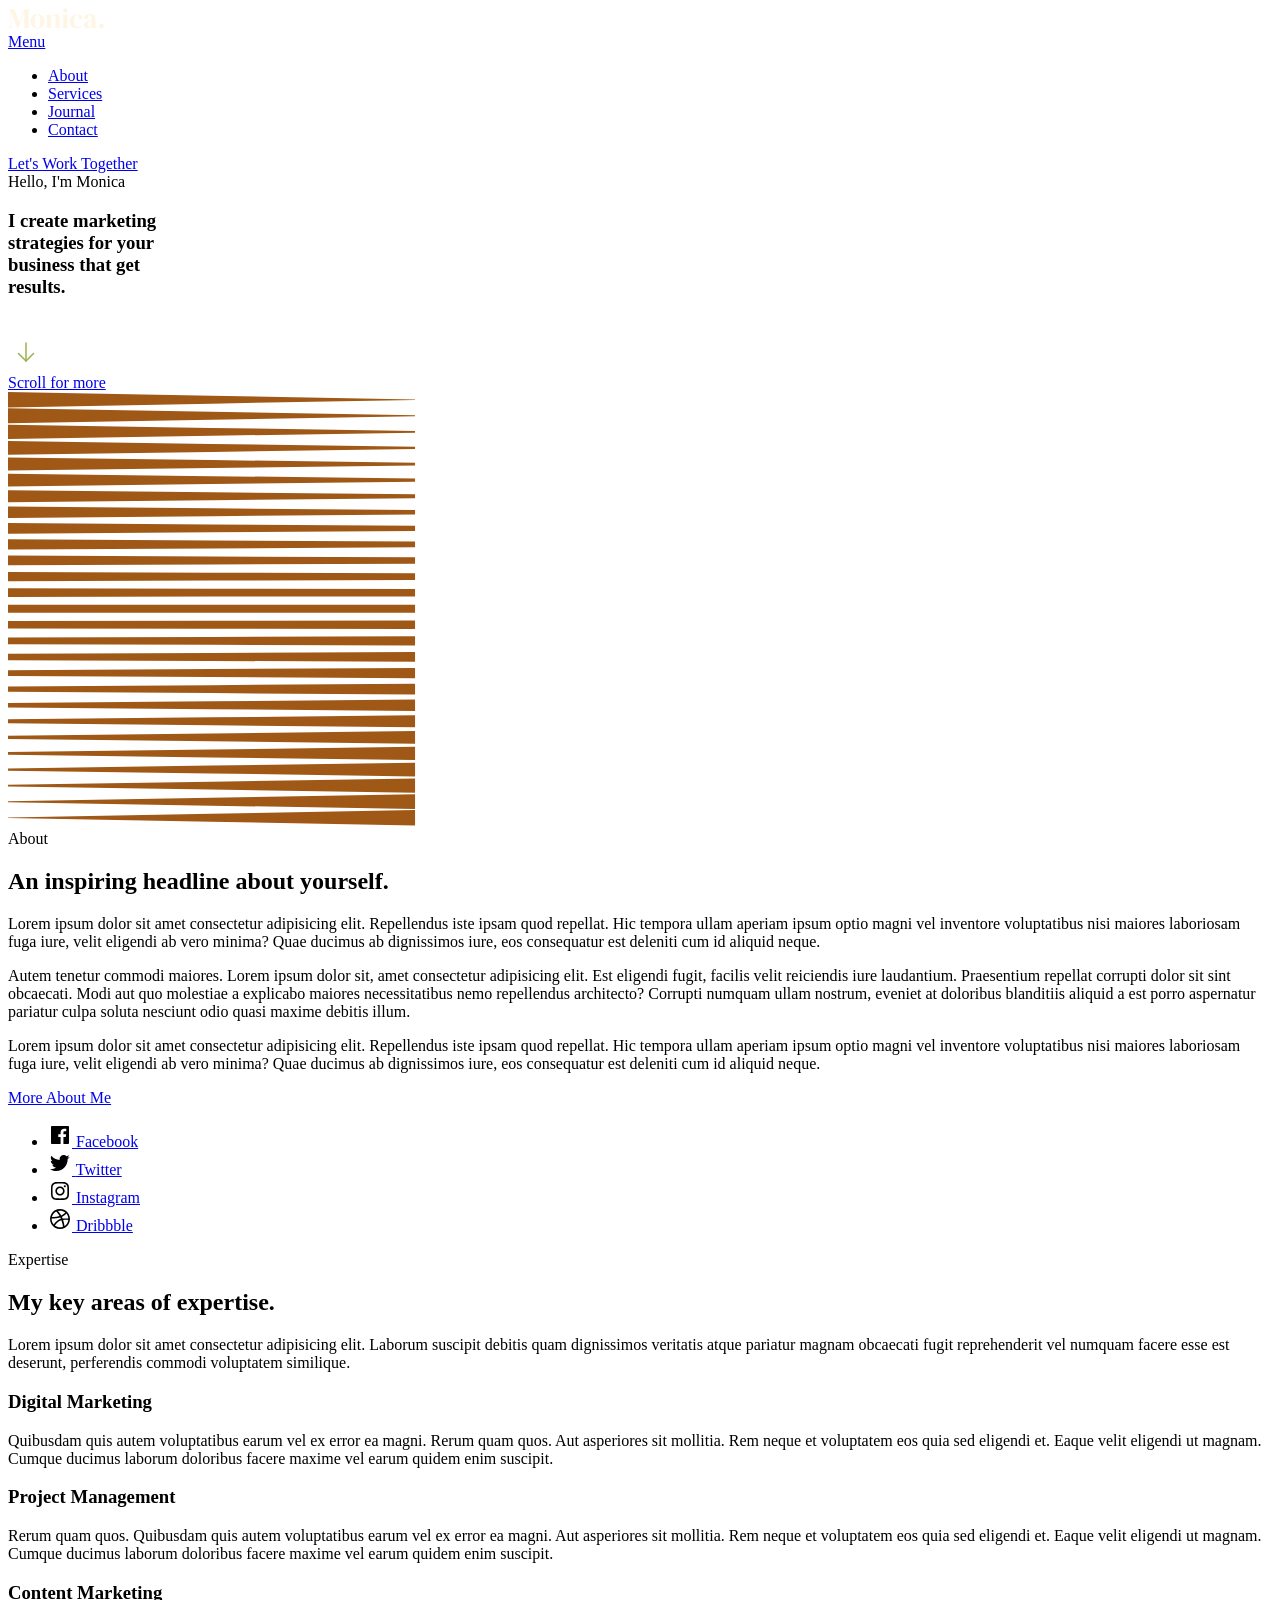
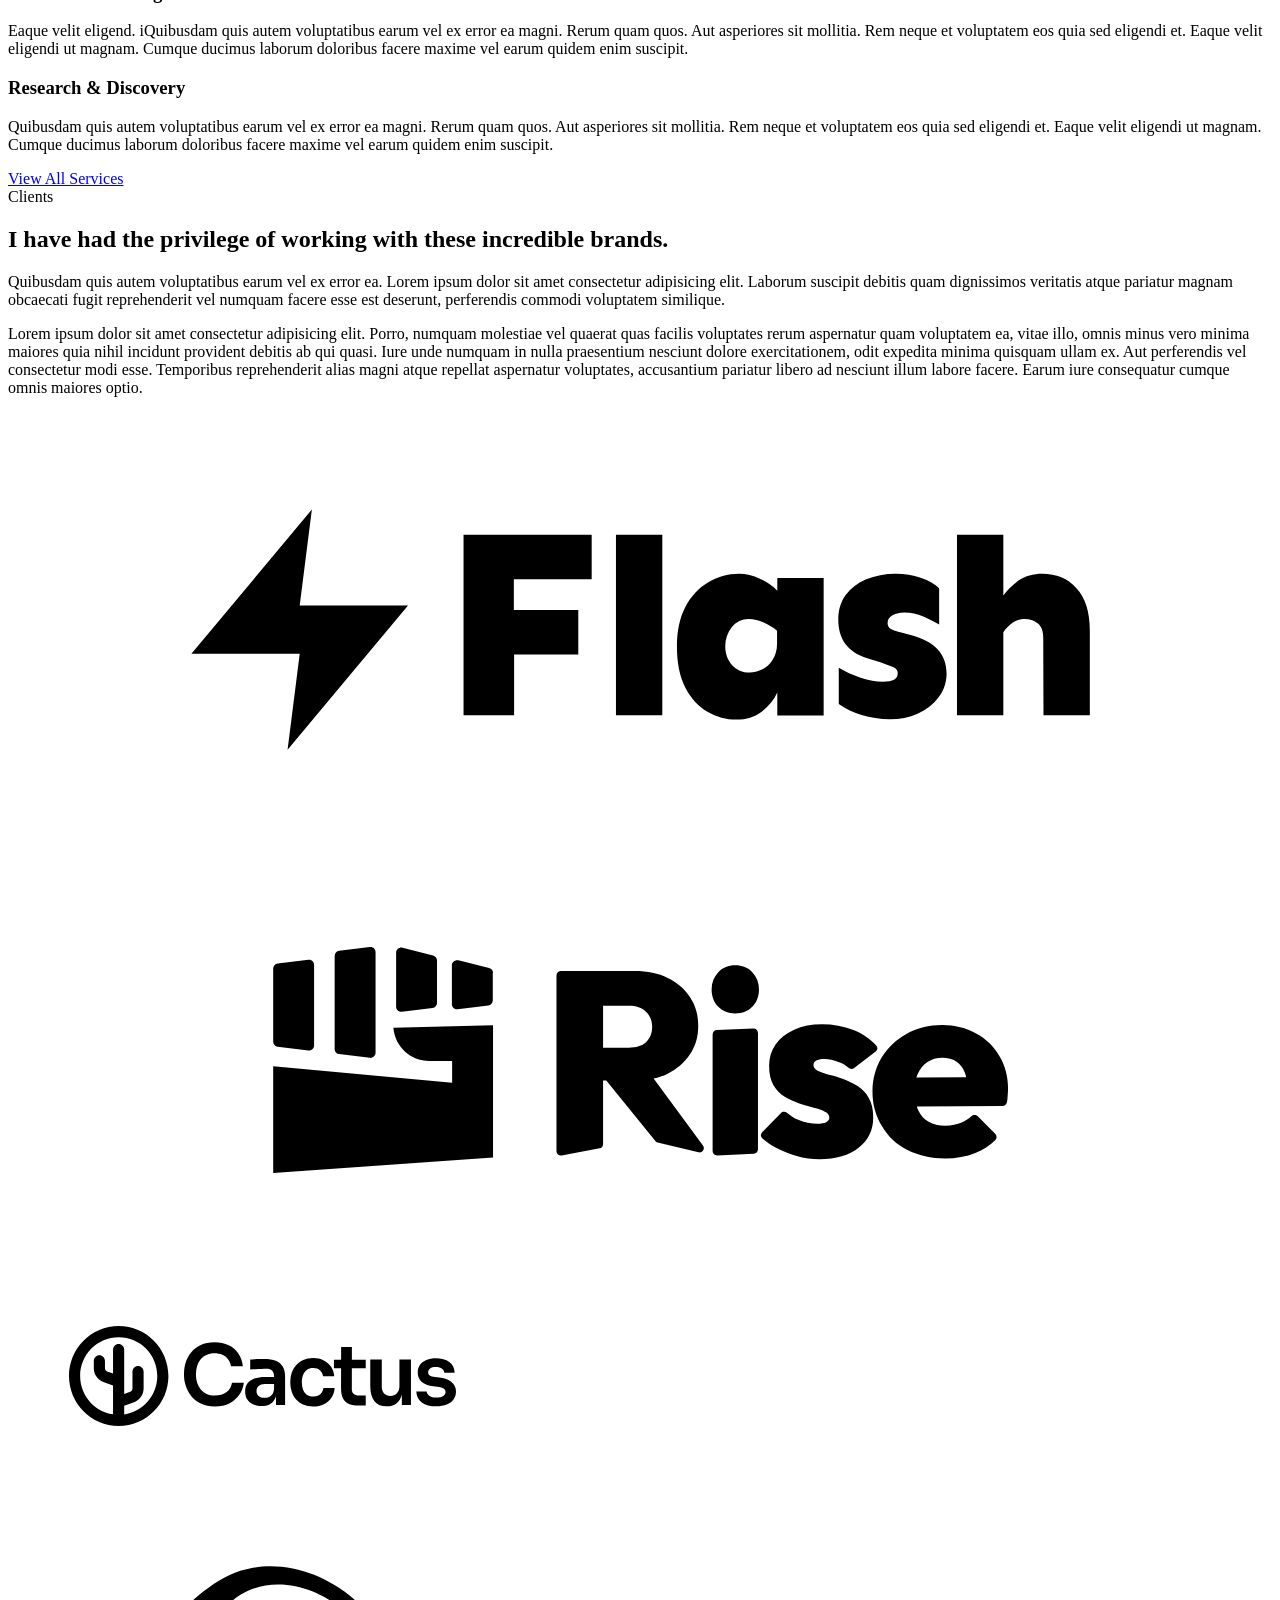
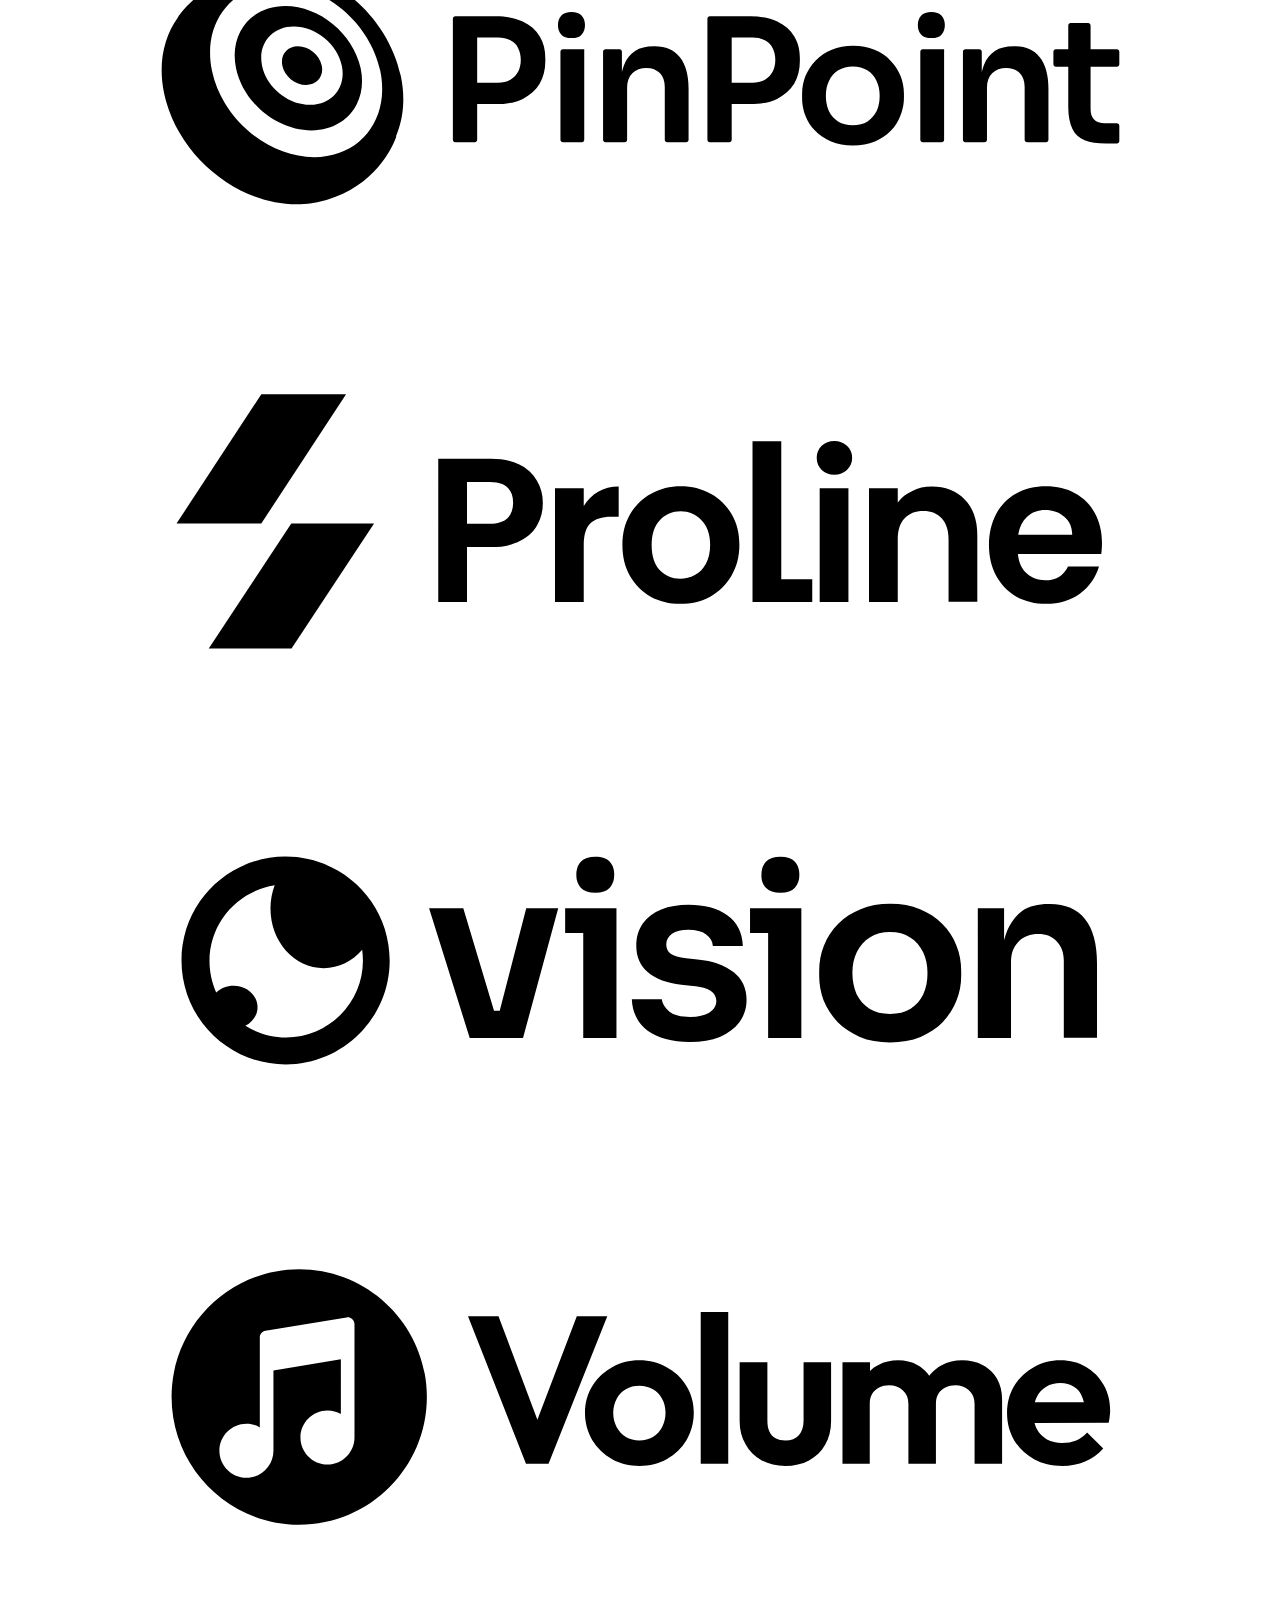
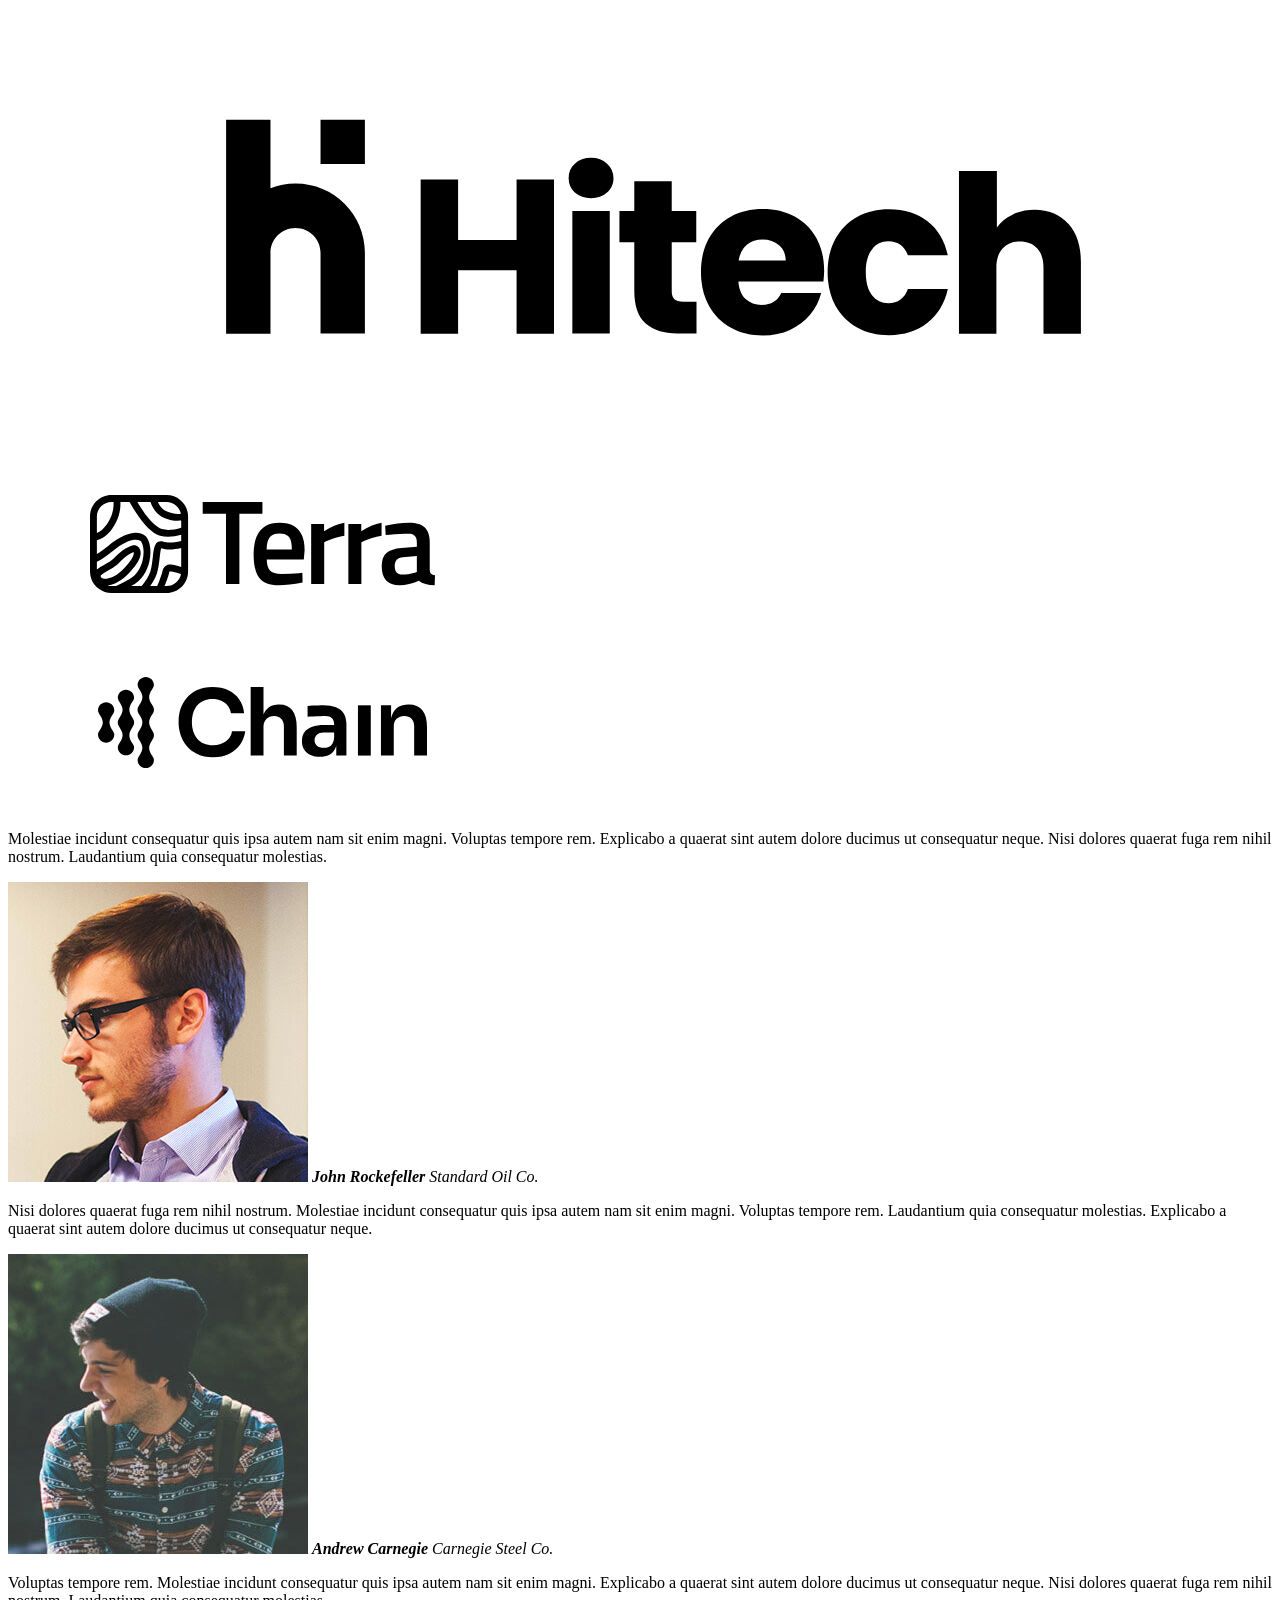
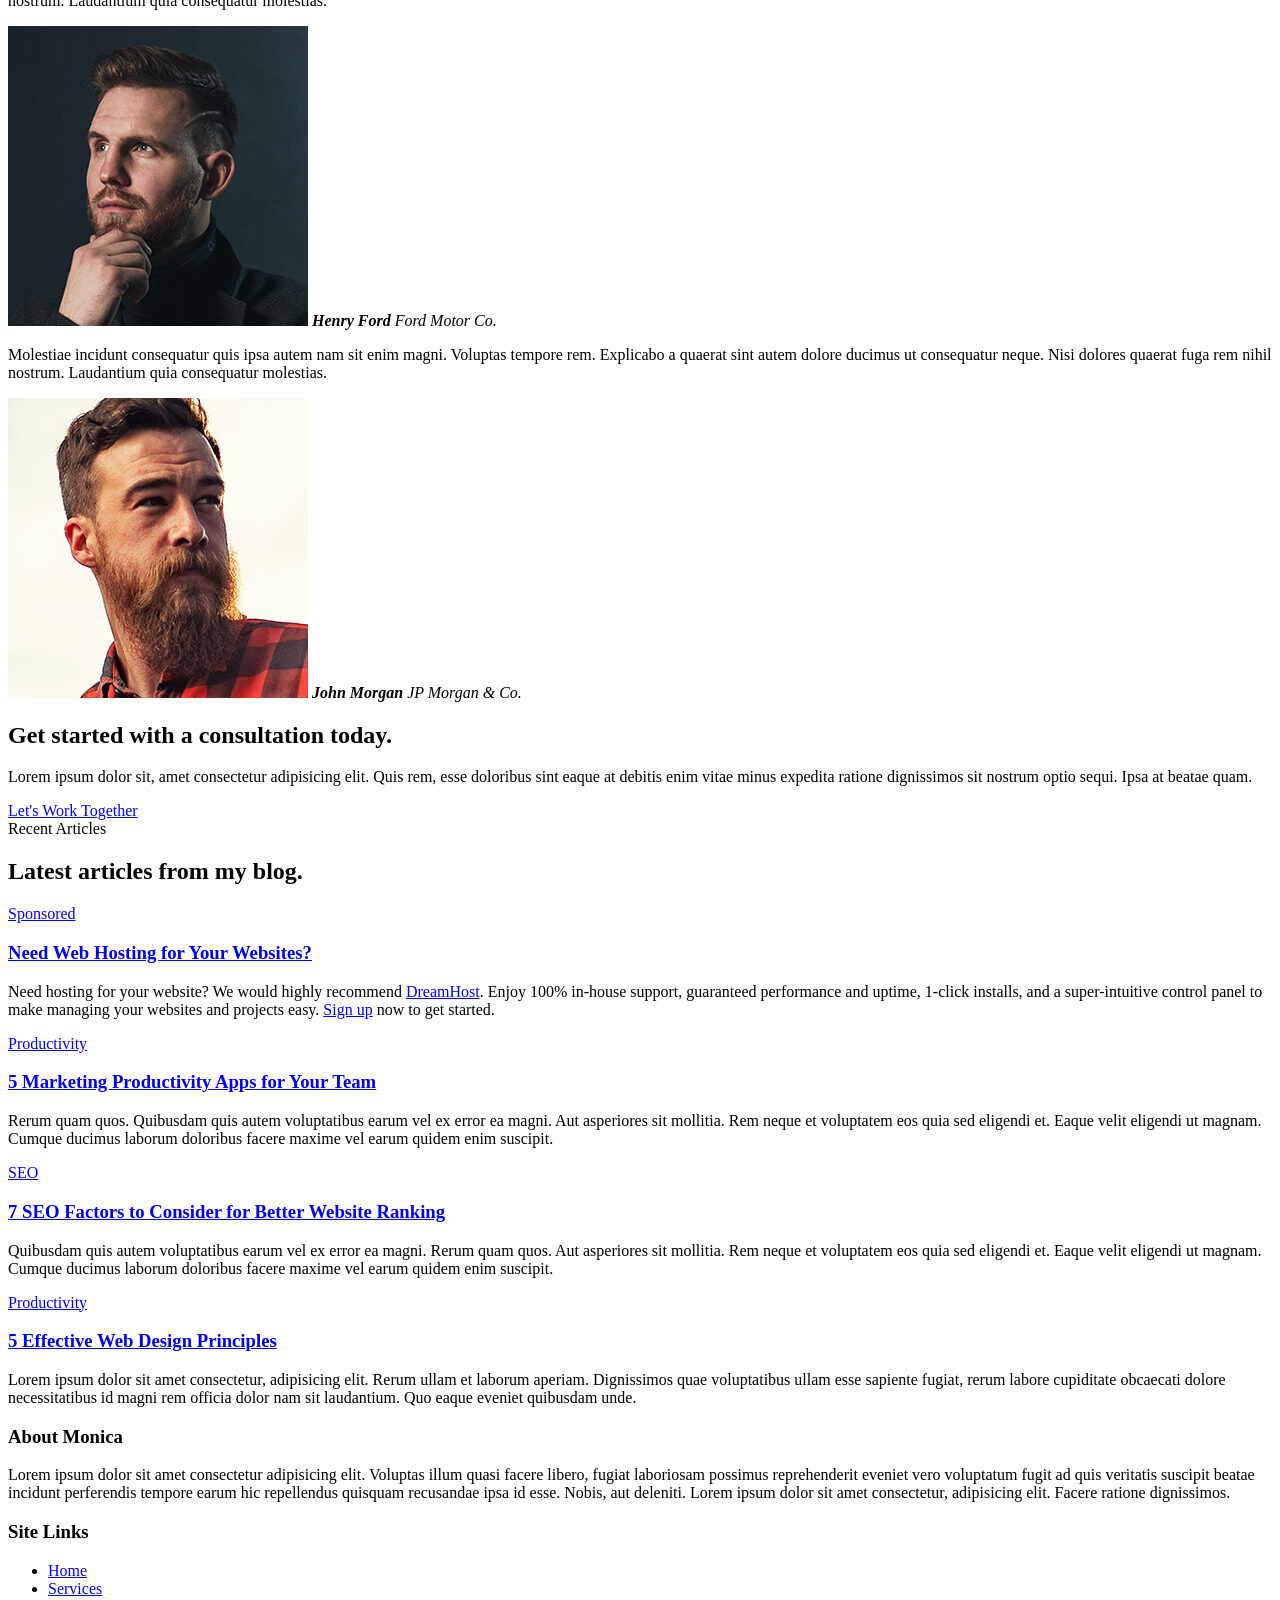
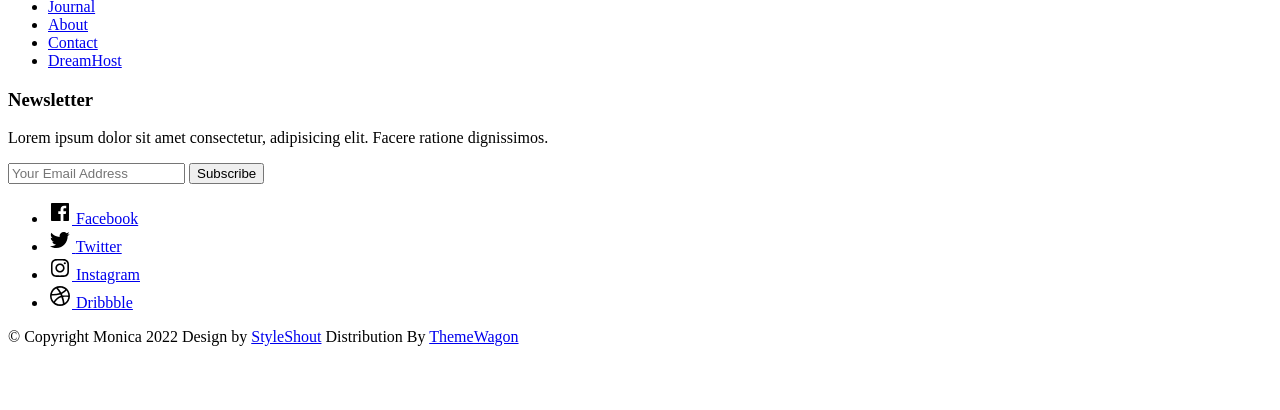
==== index.html @ dda1d22d "Hitesh P | First commit for web hosting" ====
<!DOCTYPE html>
<html lang="en" class="no-js" >
<head>

    <!--- basic page needs
    ================================================== -->
    <meta charset="utf-8">
    <meta name="viewport" content="width=device-width, initial-scale=1">
    <title>Monica</title>

    <script>
        document.documentElement.classList.remove('no-js');
        document.documentElement.classList.add('js');
    </script>

    <!-- CSS
    ================================================== -->
    <link rel="stylesheet" href="css/vendor.css">
    <link rel="stylesheet" href="css/styles.css">

    <!-- favicons
    ================================================== -->
    <link rel="apple-touch-icon" sizes="180x180" href="apple-touch-icon.png">
    <link rel="icon" type="image/png" sizes="32x32" href="favicon-32x32.png">
    <link rel="icon" type="image/png" sizes="16x16" href="favicon-16x16.png">
    <link rel="manifest" href="site.webmanifest">

</head>


<body id="top">

    
    <!-- preloader
    ================================================== -->
    <div id="preloader">
        <div id="loader" class="dots-fade">
            <div></div>
            <div></div>
            <div></div>
        </div>
    </div>


    <!-- page wrap
    ================================================== -->
    <div id="page" class="s-pagewrap ss-home">


        <!-- # site header 
        ================================================== -->
        <header class="s-header">

            <div class="row s-header__inner width-sixteen-col">

                <div class="s-header__block">
                    <div class="s-header__logo">
                        <a class="logo" href="index.html">
                            <img src="images/logo.svg" alt="Homepage">
                        </a>
                    </div>

                    <a class="s-header__menu-toggle" href="#0"><span>Menu</span></a>
                </div> <!-- end s-header__block -->

                <nav class="s-header__nav">
    
                    <ul class="s-header__menu-links">
                        <li><a href="about.html">About</a></li>
                        <li><a href="services.html">Services</a></li>
                        <li><a href="blog.html">Journal</a></li>
                        <li><a href="contact.html">Contact</a></li>
                    </ul> <!-- s-header__menu-links -->

                    <div class="s-header__contact">
                        <a href="contact.html" class="btn btn--primary s-header__contact-btn">Let's Work Together</a>                        
                    </div> <!-- s-header__contact -->
    
                </nav> <!-- end s-header__nav -->

            </div> <!-- end s-header__inner -->

        </header> <!-- end s-header -->


        <!-- # site main content
        ================================================== -->
        <section id="content" class="s-content">

            <!-- intro
            ----------------------------------------------- -->
            <section id="intro" class="s-intro">

                <div class="row s-intro__content width-sixteen-col">

                    <div class="column lg-12 s-intro__content-inner grid-block">
                        
                        <div class="s-intro__content-text">
                            <div class="s-intro__content-pretitle text-pretitle">Hello, I'm Monica</div>
                            <h1 class="s-intro__content-title">
                            I create marketing <br>
                            strategies for your <br>
                            business that get <br>
                            results.
                            </h1>
                        </div> <!-- s-intro__content-text -->

                        <div class="s-intro__content-media"> 
                            <div class="s-intro__content-media-inner">                               
                                <img src="images/intro-bg.jpg" srcset="images/intro-bg.jpg 1x, images/intro-bg@2x.jpg 2x" alt="">
                                <div class="lines">                               
                                    <span></span>                                  
                                </div>
                            </div>
                        </div> <!-- s-intro__content-media -->                      

                        <div class="s-intro__scroll-down">
                            <a href="#about" class="smoothscroll">
                                <div class="scroll-icon">
                                    <svg xmlns="http://www.w3.org/2000/svg" viewBox="0 0 24 24" width="36" height="36" fill="none" stroke="#97b34a" stroke-width="1" stroke-linecap="round" stroke-linejoin="round">&lt;!--!  Atomicons Free 1.00 by @atisalab License - https://atomicons.com/license/ (Icons: CC BY 4.0) Copyright 2021 Atomicons --&gt;<polyline points="7 13 12 18 17 13"></polyline><line x1="12" y1="18" x2="12" y2="6"></line></svg>
                                </div>
                                <span>Scroll for more</span>
                            </a>
                        </div> <!-- s-intro__scroll-down -->
                        
                    </div> <!-- s-intro__content-inner -->

                </div> <!-- s-intro__content -->

            </section> <!-- end s-intro -->

            <!-- about
            ----------------------------------------------- -->
            <section id="about" class="s-about target-section">

                <div class="row s-about__content width-sixteen-col">
                    <div class="column grid-block grid-section-split">

                        <img src="images/geometric_shape.svg" alt="" class="s-about__content-imgbg">

                        <div class="section-header grid-section-split__header">
                            <div class="text-pretitle">About</div>                           
                            <h2 class="text-display-title">
                            An inspiring headline about yourself.
                            </h2>                           
                        </div> <!-- end section-header -->

                        <div class="s-about__content-main grid-section-split__primary">
                            <p class="attention-getter">
                            Lorem ipsum dolor sit amet consectetur adipisicing elit. 
                            Repellendus iste ipsam quod repellat. Hic tempora ullam aperiam 
                            ipsum optio magni vel inventore voluptatibus nisi maiores laboriosam 
                            fuga iure, velit eligendi ab vero minima? Quae ducimus ab dignissimos 
                            iure, eos consequatur est deleniti cum id aliquid neque.
                            </p>

                            <p class="attention-getter">
                            Autem tenetur commodi maiores. Lorem ipsum dolor sit, amet consectetur adipisicing elit.  
                            Est eligendi fugit, facilis velit reiciendis iure laudantium. Praesentium repellat 
                            corrupti dolor sit sint obcaecati. Modi aut quo molestiae a explicabo maiores necessitatibus 
                            nemo repellendus architecto? Corrupti numquam ullam nostrum, eveniet at doloribus blanditiis 
                            aliquid a est porro aspernatur pariatur culpa soluta nesciunt odio quasi maxime debitis illum.
                            </p>

                            <p class="attention-getter">
                            Lorem ipsum dolor sit amet consectetur adipisicing elit. 
                            Repellendus iste ipsam quod repellat. Hic tempora ullam aperiam 
                            ipsum optio magni vel inventore voluptatibus nisi maiores laboriosam 
                            fuga iure, velit eligendi ab vero minima? Quae ducimus ab dignissimos 
                            iure, eos consequatur est deleniti cum id aliquid neque.
                            </p>
                        </div> <!-- end s-about__content-main -->

                        <div class="s-about__content-btn grid-section-split__bottom">
                            <a href="about.html" class="btn btn--stroke u-fullwidth">More About Me</a>

                            <ul class="s-about__social social-list">
                                <li>
                                    <a href="#0">
                                        <svg xmlns="http://www.w3.org/2000/svg" width="24" height="24" viewBox="0 0 24 24" style="fill:rgba(0, 0, 0, 1);transform:;-ms-filter:"><path d="M20,3H4C3.447,3,3,3.448,3,4v16c0,0.552,0.447,1,1,1h8.615v-6.96h-2.338v-2.725h2.338v-2c0-2.325,1.42-3.592,3.5-3.592 c0.699-0.002,1.399,0.034,2.095,0.107v2.42h-1.435c-1.128,0-1.348,0.538-1.348,1.325v1.735h2.697l-0.35,2.725h-2.348V21H20 c0.553,0,1-0.448,1-1V4C21,3.448,20.553,3,20,3z"></path></svg>
                                        <span class="u-screen-reader-text">Facebook</span>
                                    </a>
                                </li>
                                <li>
                                    <a href="#0">
                                        <svg xmlns="http://www.w3.org/2000/svg" width="24" height="24" viewBox="0 0 24 24" style="fill:rgba(0, 0, 0, 1);transform:;-ms-filter:"><path d="M19.633,7.997c0.013,0.175,0.013,0.349,0.013,0.523c0,5.325-4.053,11.461-11.46,11.461c-2.282,0-4.402-0.661-6.186-1.809 c0.324,0.037,0.636,0.05,0.973,0.05c1.883,0,3.616-0.636,5.001-1.721c-1.771-0.037-3.255-1.197-3.767-2.793 c0.249,0.037,0.499,0.062,0.761,0.062c0.361,0,0.724-0.05,1.061-0.137c-1.847-0.374-3.23-1.995-3.23-3.953v-0.05 c0.537,0.299,1.16,0.486,1.82,0.511C3.534,9.419,2.823,8.184,2.823,6.787c0-0.748,0.199-1.434,0.548-2.032 c1.983,2.443,4.964,4.04,8.306,4.215c-0.062-0.3-0.1-0.611-0.1-0.923c0-2.22,1.796-4.028,4.028-4.028 c1.16,0,2.207,0.486,2.943,1.272c0.91-0.175,1.782-0.512,2.556-0.973c-0.299,0.935-0.936,1.721-1.771,2.22 c0.811-0.088,1.597-0.312,2.319-0.624C21.104,6.712,20.419,7.423,19.633,7.997z"></path></svg>
                                        <span class="u-screen-reader-text">Twitter</span>
                                    </a>
                                </li>
                                <li>
                                    <a href="#0">
                                        <svg xmlns="http://www.w3.org/2000/svg" width="24" height="24" viewBox="0 0 24 24" style="fill:rgba(0, 0, 0, 1);transform:;-ms-filter:"><path d="M11.999,7.377c-2.554,0-4.623,2.07-4.623,4.623c0,2.554,2.069,4.624,4.623,4.624c2.552,0,4.623-2.07,4.623-4.624 C16.622,9.447,14.551,7.377,11.999,7.377L11.999,7.377z M11.999,15.004c-1.659,0-3.004-1.345-3.004-3.003 c0-1.659,1.345-3.003,3.004-3.003s3.002,1.344,3.002,3.003C15.001,13.659,13.658,15.004,11.999,15.004L11.999,15.004z"></path><circle cx="16.806" cy="7.207" r="1.078"></circle><path d="M20.533,6.111c-0.469-1.209-1.424-2.165-2.633-2.632c-0.699-0.263-1.438-0.404-2.186-0.42 c-0.963-0.042-1.268-0.054-3.71-0.054s-2.755,0-3.71,0.054C7.548,3.074,6.809,3.215,6.11,3.479C4.9,3.946,3.945,4.902,3.477,6.111 c-0.263,0.7-0.404,1.438-0.419,2.186c-0.043,0.962-0.056,1.267-0.056,3.71c0,2.442,0,2.753,0.056,3.71 c0.015,0.748,0.156,1.486,0.419,2.187c0.469,1.208,1.424,2.164,2.634,2.632c0.696,0.272,1.435,0.426,2.185,0.45 c0.963,0.042,1.268,0.055,3.71,0.055s2.755,0,3.71-0.055c0.747-0.015,1.486-0.157,2.186-0.419c1.209-0.469,2.164-1.424,2.633-2.633 c0.263-0.7,0.404-1.438,0.419-2.186c0.043-0.962,0.056-1.267,0.056-3.71s0-2.753-0.056-3.71C20.941,7.57,20.801,6.819,20.533,6.111z M19.315,15.643c-0.007,0.576-0.111,1.147-0.311,1.688c-0.305,0.787-0.926,1.409-1.712,1.711c-0.535,0.199-1.099,0.303-1.67,0.311 c-0.95,0.044-1.218,0.055-3.654,0.055c-2.438,0-2.687,0-3.655-0.055c-0.569-0.007-1.135-0.112-1.669-0.311 c-0.789-0.301-1.414-0.923-1.719-1.711c-0.196-0.534-0.302-1.099-0.311-1.669c-0.043-0.95-0.053-1.218-0.053-3.654 c0-2.437,0-2.686,0.053-3.655c0.007-0.576,0.111-1.146,0.311-1.687c0.305-0.789,0.93-1.41,1.719-1.712 c0.534-0.198,1.1-0.303,1.669-0.311c0.951-0.043,1.218-0.055,3.655-0.055c2.437,0,2.687,0,3.654,0.055 c0.571,0.007,1.135,0.112,1.67,0.311c0.786,0.303,1.407,0.925,1.712,1.712c0.196,0.534,0.302,1.099,0.311,1.669 c0.043,0.951,0.054,1.218,0.054,3.655c0,2.436,0,2.698-0.043,3.654H19.315z"></path></svg>
                                        <span class="u-screen-reader-text">Instagram</span>
                                    </a>
                                </li>
                                <li>
                                    <a href="#0">
                                        <svg xmlns="http://www.w3.org/2000/svg" width="24" height="24" viewBox="0 0 24 24" style="fill: rgba(0, 0, 0, 1);transform: ;msFilter:;"><path d="M20.66 6.98a9.932 9.932 0 0 0-3.641-3.64C15.486 2.447 13.813 2 12 2s-3.486.447-5.02 1.34c-1.533.893-2.747 2.107-3.64 3.64S2 10.187 2 12s.446 3.487 1.34 5.02a9.924 9.924 0 0 0 3.641 3.64C8.514 21.553 10.187 22 12 22s3.486-.447 5.02-1.34a9.932 9.932 0 0 0 3.641-3.64C21.554 15.487 22 13.813 22 12s-.446-3.487-1.34-5.02zM12 3.66c2 0 3.772.64 5.32 1.919-.92 1.174-2.286 2.14-4.1 2.9-1.002-1.813-2.088-3.327-3.261-4.54A7.715 7.715 0 0 1 12 3.66zM5.51 6.8a8.116 8.116 0 0 1 2.711-2.22c1.212 1.201 2.325 2.7 3.34 4.5-2 .6-4.114.9-6.341.9-.573 0-1.006-.013-1.3-.04A8.549 8.549 0 0 1 5.51 6.8zM3.66 12c0-.054.003-.12.01-.2.007-.08.01-.146.01-.2.254.014.641.02 1.161.02 2.666 0 5.146-.367 7.439-1.1.187.373.381.793.58 1.26-1.32.293-2.674 1.006-4.061 2.14S6.4 16.247 5.76 17.5c-1.4-1.587-2.1-3.42-2.1-5.5zM12 20.34c-1.894 0-3.594-.587-5.101-1.759.601-1.187 1.524-2.322 2.771-3.401 1.246-1.08 2.483-1.753 3.71-2.02a29.441 29.441 0 0 1 1.56 6.62 8.166 8.166 0 0 1-2.94.56zm7.08-3.96a8.351 8.351 0 0 1-2.58 2.621c-.24-2.08-.7-4.107-1.379-6.081.932-.066 1.765-.1 2.5-.1.799 0 1.686.034 2.659.1a8.098 8.098 0 0 1-1.2 3.46zm-1.24-5c-1.16 0-2.233.047-3.22.14a27.053 27.053 0 0 0-.68-1.62c2.066-.906 3.532-2.006 4.399-3.3 1.2 1.414 1.854 3.027 1.96 4.84-.812-.04-1.632-.06-2.459-.06z"></path></svg>
                                        <span class="u-screen-reader-text">Dribbble</span>
                                    </a>
                                </li>
                            </ul> <!-- end s-footer__social -->
                        </div> <!-- end s-about__content-btn -->
                    
                    </div> <!-- content-inner -->
                </div>
                
            </section> <!-- end s-about -->

            <!-- expertise
            ----------------------------------------------- -->
            <section id="expertise" class="s-expertise">

                <div class="row s-expertise__content width-sixteen-col">
                    <div class="column xl-12 grid-block grid-section-split">

                        <div class="section-header grid-section-split__header">
                            <div class="text-pretitle">Expertise</div>                           
                            <h2 class="text-display-title">
                            My key areas of expertise.
                            </h2>     
                            
                            <p class="lead">
                            Lorem ipsum dolor sit amet consectetur adipisicing elit. Laborum suscipit debitis quam dignissimos veritatis atque pariatur magnam obcaecati fugit reprehenderit vel numquam facere esse est deserunt, perferendis commodi voluptatem similique.
                            </p>
                        </div> <!-- end section-header -->

                        <div class="s-expertise__content-main grid-section-split__primary">

                            <div class="grid-list-items list-items show-ctr">
                                <div class="grid-list-items__item list-items__item">
                                    <div class="grid-list-items__title list-items__item-header">
                                        <h3 class="list-items__item-title">Digital Marketing</h3>
                                    </div>
                                    <div class="grid-list-items__text list-items__item-text">
                                        <p>
                                        Quibusdam quis autem voluptatibus earum vel ex error ea magni. Rerum quam quos. Aut asperiores 
                                        sit mollitia. Rem neque et voluptatem eos quia sed eligendi et. Eaque velit eligendi ut 
                                        magnam. Cumque ducimus laborum doloribus facere maxime vel earum quidem enim suscipit.
                                        </p>
                                    </div>
                                </div> <!-- list-item -->
                                <div class="grid-list-items__item list-items__item">
                                    <div class="grid-list-items__title list-items__item-header">
                                        <h3 class="list-items__item-title">Project Management</h3>
                                    </div>
                                    <div class="grid-list-items__text list-items__item-text">
                                        <p>
                                        Rerum quam quos. Quibusdam quis autem voluptatibus earum vel ex error ea magni. Aut asperiores 
                                        sit mollitia. Rem neque et voluptatem eos quia sed eligendi et. Eaque velit eligendi ut 
                                        magnam. Cumque ducimus laborum doloribus facere maxime vel earum quidem enim suscipit.
                                        </p>
                                    </div>
                                </div> <!-- list-expertise__item -->
                                <div class="grid-list-items__item list-items__item">
                                    <div class="grid-list-items__title list-items__item-header">
                                        <h3 class="list-items__item-title">Content Marketing</h3>
                                    </div>
                                    <div class="grid-list-items__text list-items__item-text">
                                        <p>
                                        Eaque velit eligend. iQuibusdam quis autem voluptatibus earum vel ex error ea magni. 
                                        Rerum quam quos. Aut asperiores sit mollitia. Rem neque et voluptatem eos quia sed eligendi et. 
                                        Eaque velit eligendi ut magnam. Cumque ducimus laborum doloribus facere maxime vel earum quidem enim suscipit.
                                        </p>
                                    </div>
                                </div> <!-- list-expertise__item -->
                                <div class="grid-list-items__item list-items__item">
                                    <div class="grid-list-items__title list-items__item-header">
                                        <h3 class="list-items__item-title">Research & Discovery</h3>
                                    </div>
                                    <div class="grid-list-items__text list-items__item-text">
                                        <p>
                                        Quibusdam quis autem voluptatibus earum vel ex error ea magni. Rerum quam quos. Aut asperiores 
                                        sit mollitia. Rem neque et voluptatem eos quia sed eligendi et. Eaque velit eligendi ut 
                                        magnam. Cumque ducimus laborum doloribus facere maxime vel earum quidem enim suscipit.
                                        </p>
                                    </div>
                                </div> <!-- list-expertise__item -->

                            </div> <!-- grid-list-items -->
                        </div> <!-- end s-expertise__content-main -->

                        <div class="s-expertise__content-btn grid-section-split__bottom">
                            <a href="services.html" class="btn btn--stroke u-fullwidth">View All Services</a>
                        </div> <!-- end s-about__content-btn -->

                    </div> <!-- end grid-block-->
                </div> <!-- end s-expertise__content -->

            </section> <!-- end s-expertise -->

            <!-- clients
            ----------------------------------------------- -->
            <section id="clients" class="s-clients">          

                <div class="row s-clients__content-block width-sixteen-col">
                    <div class="column xl-12 grid-block grid-section-split">
                    
                        <div class="section-header grid-section-split__header">
                            <div class="text-pretitle">Clients</div>                           
                            <h2 class="text-display-title">
                            I have had the privilege of working with these incredible brands.
                            </h2>       
                        </div> <!-- end section-header -->
                    
                        <div class="grid-section-split__primary">
                            <p class="lead">
                            Quibusdam quis autem voluptatibus earum vel ex error ea. Lorem ipsum dolor sit amet consectetur 
                            adipisicing elit. Laborum suscipit debitis quam dignissimos veritatis atque pariatur magnam 
                            obcaecati fugit reprehenderit vel numquam facere esse est deserunt, perferendis commodi voluptatem similique.
                            </p>   

                            <p>
                            Lorem ipsum dolor sit amet consectetur adipisicing elit. Porro, numquam molestiae vel quaerat quas 
                            facilis voluptates rerum aspernatur quam voluptatem ea, vitae illo, omnis minus vero minima maiores 
                            quia nihil incidunt provident debitis ab qui quasi. Iure unde numquam in nulla praesentium nesciunt 
                            dolore exercitationem, odit expedita minima quisquam ullam ex. Aut perferendis vel consectetur modi esse.
                            Temporibus reprehenderit alias magni atque repellat aspernatur voluptates, accusantium pariatur libero ad 
                            nesciunt illum labore facere. Earum iure consequatur cumque omnis maiores optio.
                            </p>
                        </div> <!-- end grid-section-split__primary -->
                    
                    </div> <!-- end column -->
                </div> <!-- end row -->

                <div class="row s-clients__content-block width-sixteen-col">
                    <div class="column xl-12">
                    
                        <div class="clients-list">                            
                            <div class="clients-list__item">
                                <a href="#0">
                                    <img src="images/clients/flash.svg" alt="">
                                </a>
                            </div>
                            <div class="clients-list__item">
                                <a href="#0">
                                    <img src="images/clients/rise.svg" alt="">
                                </a>
                            </div>
                            <div class="clients-list__item">
                                <a href="#0">
                                    <img src="images/clients/cactus.svg" alt="">
                                </a>
                            </div>
                            <div class="clients-list__item">
                                <a href="#0">
                                    <img src="images/clients/pinpoint.svg" alt="">
                                </a>
                            </div>
                            <div class="clients-list__item">
                                <a href="#0">
                                    <img src="images/clients/proline.svg" alt="">
                                </a>
                            </div>
                            <div class="clients-list__item">
                                <a href="#0">
                                    <img src="images/clients/vision.svg" alt="">
                                </a>
                            </div>
                            <div class="column clients-list__item">
                                <a href="#0">
                                    <img src="images/clients/volume.svg" alt="">
                                </a>
                            </div>
                            <div class="column clients-list__item">
                                <a href="#0">
                                    <img src="images/clients/hitech.svg" alt="">
                                </a>
                            </div><div class="clients-list__item">
                                <a href="#0">
                                    <img src="images/clients/terra.svg" alt="">
                                </a>
                            </div>
                            <div class="clients-list__item">
                                <a href="#0">
                                    <img src="images/clients/chain.svg" alt="">
                                </a>
                            </div>
                        </div> <!-- end clients-list -->

                    </div> <!-- end column -->
                </div> <!-- end row -->
                                
                <div class="row s-clients__content-block width-sixteen-col">
                    <div class="column xl-12 testimonials">
                    
                        <div class="swiper-container testimonials__slider home-slider">

                            <div class="swiper-wrapper">
                                <div class="testimonials__slide swiper-slide">
                                    <p>
                                    Molestiae incidunt consequatur quis ipsa autem nam sit enim magni. Voluptas tempore rem. 
                                    Explicabo a quaerat sint autem dolore ducimus ut consequatur neque. Nisi dolores quaerat fuga rem nihil nostrum.
                                    Laudantium quia consequatur molestias.
                                    </p>
                                    <div class="testimonials__author">
                                        <img src="images/avatars/user-01.jpg" alt="Author image" class="testimonials__avatar">
                                        <cite class="testimonials__cite">
                                            <strong>John Rockefeller</strong>
                                            <span>Standard Oil Co.</span>
                                        </cite>
                                    </div>
                                </div>
                                <div class="testimonials__slide swiper-slide">
                                    <p>
                                    Nisi dolores quaerat fuga rem nihil nostrum. Molestiae incidunt consequatur quis ipsa autem nam sit enim magni. 
                                    Voluptas tempore rem. Laudantium quia consequatur molestias.
                                    Explicabo a quaerat sint autem dolore ducimus ut consequatur neque.
                                    </p>
                                    <div class="testimonials__author">
                                        <img src="images/avatars/user-04.jpg" alt="Author image" class="testimonials__avatar">
                                        <cite class="testimonials__cite">
                                            <strong>Andrew Carnegie</strong>
                                            <span>Carnegie Steel Co.</span>
                                        </cite>
                                    </div>
                                </div>
                                <div class="testimonials__slide swiper-slide">
                                    <p>
                                    Voluptas tempore rem. Molestiae incidunt consequatur quis ipsa autem nam sit enim magni.  
                                    Explicabo a quaerat sint autem dolore ducimus ut consequatur neque. 
                                    Nisi dolores quaerat fuga rem nihil nostrum. Laudantium quia consequatur molestias.
                                    </p>
                                    <div class="testimonials__author">
                                        <img src="images/avatars/user-06.jpg" alt="Author image" class="testimonials__avatar">
                                        <cite class="testimonials__cite">
                                            <strong>Henry Ford</strong>
                                            <span>Ford Motor Co.</span>
                                        </cite>
                                    </div>
                                </div>
                                <div class="testimonials__slide swiper-slide">
                                    <p>
                                    Molestiae incidunt consequatur quis ipsa autem nam sit enim magni. Voluptas tempore rem. 
                                    Explicabo a quaerat sint autem dolore ducimus ut consequatur neque. Nisi dolores quaerat fuga rem nihil nostrum.
                                    Laudantium quia consequatur molestias.
                                    </p>
                                    <div class="testimonials__author">
                                        <img src="images/avatars/user-02.jpg" alt="Author image" class="testimonials__avatar">
                                        <cite class="testimonials__cite">
                                            <strong>John Morgan</strong>
                                            <span>JP Morgan & Co.</span>
                                        </cite>
                                    </div>
                                </div> 
                            </div> <!-- end swiper-wrapper --> 

                            <div class="swiper-pagination"></div>

                        </div> <!--end testimonials__slider -->                    
                    
                    </div> <!-- end column -->
                </div> <!-- end row -->


            </section> <!-- end s-clients -->            

        </section> <!-- s-content-->

        <!-- # cta
        ================================================== -->
        <section id="cta" class="s-cta">

            <div class="row row-x-center text-center">
                <div class="column xl-8 lg-12">

                    <div class="s-cta__content">
                        <h2 class="text-display-title">
                        Get started with a consultation today.
                        </h2>
                        <p class="lead">
                        Lorem ipsum dolor sit, amet consectetur adipisicing elit. Quis rem, esse doloribus sint eaque at debitis enim vitae minus expedita ratione dignissimos sit nostrum optio sequi. Ipsa at beatae quam.
                        </p>
                        <a href="contact.html" class="btn btn--primary">Let's Work Together</a>
                    </div>

                </div>
            </div>

        </section> <!-- end s-cta -->

        <!-- # journal
        ================================================== -->
        <section id="journal" class="s-journal">

            <div class="row s-journal__content width-sixteen-col">
                <div class="column xl-12 grid-block">

                    <div class="grid-full section-header text-center">
                        <div class="text-pretitle">Recent Articles</div>                           
                        <h2 class="text-display-title">
                        Latest articles from my blog.
                        </h2>  
                    </div> <!-- end section-header --> 

                    <div class="grid-full s-journal__content-main grid-list-items">

                        <div class="grid-list-items__item blog-card">
                            <div class="blog-card__header">
                                <div class="blog-card__cat-links">
                                    <a href="https://www.dreamhost.com/r.cgi?287326">Sponsored</a>
                                </div>
                                <h3 class="blog-card__title"><a href="https://www.dreamhost.com/r.cgi?287326">Need Web Hosting for Your Websites?</a></h3>
                            </div>
                            <div class="blog-card__text">
                                <p>
                                Need hosting for your website? We would highly recommend <a href="https://www.dreamhost.com/r.cgi?287326">DreamHost</a>.
                                Enjoy 100% in-house support, guaranteed performance and uptime, 1-click installs, and a super-intuitive control 
                                panel to make managing your websites and projects easy. <a href="https://www.dreamhost.com/r.cgi?287326">Sign up</a> now to get started.
                                </p>
                            </div>
                        </div> <!-- end blog-card -->
                        <div class="grid-list-items__item blog-card">
                            <div class="blog-card__header">
                                <div class="blog-card__cat-links">
                                    <a href="blog.html">Productivity</a>
                                </div>
                                <h3 class="blog-card__title"><a href="single.html">5 Marketing Productivity Apps for Your Team</a></h3>
                            </div>
                            <div class="blog-card__text">
                                <p>
                                Rerum quam quos. Quibusdam quis autem voluptatibus earum vel ex error ea magni. Aut asperiores 
                                sit mollitia. Rem neque et voluptatem eos quia sed eligendi et. Eaque velit eligendi ut 
                                magnam. Cumque ducimus laborum doloribus facere maxime vel earum quidem enim suscipit.
                                </p>
                            </div>
                        </div> <!-- end blog-card -->
                        <div class="grid-list-items__item blog-card">
                            <div class="blog-card__header">
                                <div class="blog-card__cat-links">
                                    <a href="blog.html">SEO</a>
                                </div>
                                <h3 class="blog-card__title"><a href="single.html">7 SEO Factors to Consider for Better Website Ranking</a></h3>
                            </div>
                            <div class="blog-card__text">
                                <p>
                                Quibusdam quis autem voluptatibus earum vel ex error ea magni. Rerum quam quos. Aut asperiores 
                                sit mollitia. Rem neque et voluptatem eos quia sed eligendi et. Eaque velit eligendi ut 
                                magnam. Cumque ducimus laborum doloribus facere maxime vel earum quidem enim suscipit.
                                </p>
                            </div>
                        </div> <!-- end blog card -->
                        <div class="grid-list-items__item blog-card">
                            <div class="blog-card__header">
                                <div class="blog-card__cat-links">
                                    <a href="blog.html">Productivity</a>
                                </div>
                                <h3 class="blog-card__title"><a href="single.html">5 Effective Web Design Principles</a></h3>
                            </div>
                            <div class="blog-card__text">
                                <p>
                                Lorem ipsum dolor sit amet consectetur, adipisicing elit. Rerum ullam et laborum aperiam. 
                                Dignissimos quae voluptatibus ullam esse sapiente fugiat, rerum labore cupiditate obcaecati 
                                dolore necessitatibus id magni rem officia dolor nam sit laudantium. Quo eaque eveniet quibusdam unde. 
                                </p>
                            </div>
                        </div> <!-- end blog-card -->

                    </div> <!-- end grid-list-items -->

                </div> <!-- end grid-block-->
            </div> <!-- end s-journal__content -->

        </section> <!-- end s-journal -->


        <!-- # footer 
        ================================================== -->
        <footer class="s-footer">
            <div class="row s-footer__content">
                <div class="column xl-6 lg-6 md-12 s-footer__block s-footer__about">                    
                    <h3>About Monica</h3>
                    <p>
                    Lorem ipsum dolor sit amet consectetur adipisicing elit. Voluptas illum quasi facere libero, 
                    fugiat laboriosam possimus reprehenderit eveniet vero voluptatum fugit ad quis veritatis suscipit beatae 
                    incidunt perferendis tempore earum hic repellendus quisquam recusandae ipsa id esse. Nobis, aut deleniti.
                    Lorem ipsum dolor sit amet consectetur, adipisicing elit. Facere ratione dignissimos.
                    </p>               
                </div>                
                <div class="column xl-3 lg-6 md-12 s-footer__block s-footer__site-links">
                    <h3>Site Links</h3>
                    <ul class="link-list">
                        <li><a href="index.html">Home</a></li>
                        <li><a href="services.html">Services</a></li>
                        <li><a href="blog.html">Journal</a></li>
                        <li><a href="about.html">About</a></li>
                        <li><a href="contact.html">Contact</a></li>
                        <li><a href="https://www.dreamhost.com/r.cgi?287326">DreamHost</a></li>
                    </ul>
                </div>
                <div class="column xl-3 lg-6 md-12 tab-12 s-footer__block s-footer__newsletter">
                    <h3>Newsletter</h3>

                    <p>
                    Lorem ipsum dolor sit amet consectetur, adipisicing elit. Facere ratione dignissimos.
                    </p>

                    <div class="subscribe-form">
                        <form id="mc-form" class="mc-form">
                            <input type="email" name="EMAIL" id="mce-EMAIL" class="u-fullwidth text-center" placeholder="Your Email Address" title="The domain portion of the email address is invalid (the portion after the @)." pattern="^([^\x00-\x20\x22\x28\x29\x2c\x2e\x3a-\x3c\x3e\x40\x5b-\x5d\x7f-\xff]+|\x22([^\x0d\x22\x5c\x80-\xff]|\x5c[\x00-\x7f])*\x22)(\x2e([^\x00-\x20\x22\x28\x29\x2c\x2e\x3a-\x3c\x3e\x40\x5b-\x5d\x7f-\xff]+|\x22([^\x0d\x22\x5c\x80-\xff]|\x5c[\x00-\x7f])*\x22))*\x40([^\x00-\x20\x22\x28\x29\x2c\x2e\x3a-\x3c\x3e\x40\x5b-\x5d\x7f-\xff]+|\x5b([^\x0d\x5b-\x5d\x80-\xff]|\x5c[\x00-\x7f])*\x5d)(\x2e([^\x00-\x20\x22\x28\x29\x2c\x2e\x3a-\x3c\x3e\x40\x5b-\x5d\x7f-\xff]+|\x5b([^\x0d\x5b-\x5d\x80-\xff]|\x5c[\x00-\x7f])*\x5d))*(\.\w{2,})+$" required>
                            <input type="submit" name="subscribe" value="Subscribe" class="btn btn--primary btn--small u-fullwidth">
                            <!-- <div style="position: absolute; left: -5000px;" aria-hidden="true"><input type="text" name="b_cdb7b577e41181934ed6a6a44_9a91cfe7b3" tabindex="-1" value=""></div> -->
                            <div class="mc-status"></div>
                        </form>
                    </div>
                </div>
            </div>    
            
            <div class="row s-footer__bottom">
                <div class="column xl-6 lg-12">
                    <ul class="s-footer__social social-list">
                        <li>
                            <a href="#0">
                                <svg xmlns="http://www.w3.org/2000/svg" width="24" height="24" viewBox="0 0 24 24" style="fill:rgba(0, 0, 0, 1);transform:;-ms-filter:"><path d="M20,3H4C3.447,3,3,3.448,3,4v16c0,0.552,0.447,1,1,1h8.615v-6.96h-2.338v-2.725h2.338v-2c0-2.325,1.42-3.592,3.5-3.592 c0.699-0.002,1.399,0.034,2.095,0.107v2.42h-1.435c-1.128,0-1.348,0.538-1.348,1.325v1.735h2.697l-0.35,2.725h-2.348V21H20 c0.553,0,1-0.448,1-1V4C21,3.448,20.553,3,20,3z"></path></svg>
                                <span class="u-screen-reader-text">Facebook</span>
                            </a>
                        </li>
                        <li>
                            <a href="#0">
                                <svg xmlns="http://www.w3.org/2000/svg" width="24" height="24" viewBox="0 0 24 24" style="fill:rgba(0, 0, 0, 1);transform:;-ms-filter:"><path d="M19.633,7.997c0.013,0.175,0.013,0.349,0.013,0.523c0,5.325-4.053,11.461-11.46,11.461c-2.282,0-4.402-0.661-6.186-1.809 c0.324,0.037,0.636,0.05,0.973,0.05c1.883,0,3.616-0.636,5.001-1.721c-1.771-0.037-3.255-1.197-3.767-2.793 c0.249,0.037,0.499,0.062,0.761,0.062c0.361,0,0.724-0.05,1.061-0.137c-1.847-0.374-3.23-1.995-3.23-3.953v-0.05 c0.537,0.299,1.16,0.486,1.82,0.511C3.534,9.419,2.823,8.184,2.823,6.787c0-0.748,0.199-1.434,0.548-2.032 c1.983,2.443,4.964,4.04,8.306,4.215c-0.062-0.3-0.1-0.611-0.1-0.923c0-2.22,1.796-4.028,4.028-4.028 c1.16,0,2.207,0.486,2.943,1.272c0.91-0.175,1.782-0.512,2.556-0.973c-0.299,0.935-0.936,1.721-1.771,2.22 c0.811-0.088,1.597-0.312,2.319-0.624C21.104,6.712,20.419,7.423,19.633,7.997z"></path></svg>
                                <span class="u-screen-reader-text">Twitter</span>
                            </a>
                        </li>
                        <li>
                            <a href="#0">
                                <svg xmlns="http://www.w3.org/2000/svg" width="24" height="24" viewBox="0 0 24 24" style="fill:rgba(0, 0, 0, 1);transform:;-ms-filter:"><path d="M11.999,7.377c-2.554,0-4.623,2.07-4.623,4.623c0,2.554,2.069,4.624,4.623,4.624c2.552,0,4.623-2.07,4.623-4.624 C16.622,9.447,14.551,7.377,11.999,7.377L11.999,7.377z M11.999,15.004c-1.659,0-3.004-1.345-3.004-3.003 c0-1.659,1.345-3.003,3.004-3.003s3.002,1.344,3.002,3.003C15.001,13.659,13.658,15.004,11.999,15.004L11.999,15.004z"></path><circle cx="16.806" cy="7.207" r="1.078"></circle><path d="M20.533,6.111c-0.469-1.209-1.424-2.165-2.633-2.632c-0.699-0.263-1.438-0.404-2.186-0.42 c-0.963-0.042-1.268-0.054-3.71-0.054s-2.755,0-3.71,0.054C7.548,3.074,6.809,3.215,6.11,3.479C4.9,3.946,3.945,4.902,3.477,6.111 c-0.263,0.7-0.404,1.438-0.419,2.186c-0.043,0.962-0.056,1.267-0.056,3.71c0,2.442,0,2.753,0.056,3.71 c0.015,0.748,0.156,1.486,0.419,2.187c0.469,1.208,1.424,2.164,2.634,2.632c0.696,0.272,1.435,0.426,2.185,0.45 c0.963,0.042,1.268,0.055,3.71,0.055s2.755,0,3.71-0.055c0.747-0.015,1.486-0.157,2.186-0.419c1.209-0.469,2.164-1.424,2.633-2.633 c0.263-0.7,0.404-1.438,0.419-2.186c0.043-0.962,0.056-1.267,0.056-3.71s0-2.753-0.056-3.71C20.941,7.57,20.801,6.819,20.533,6.111z M19.315,15.643c-0.007,0.576-0.111,1.147-0.311,1.688c-0.305,0.787-0.926,1.409-1.712,1.711c-0.535,0.199-1.099,0.303-1.67,0.311 c-0.95,0.044-1.218,0.055-3.654,0.055c-2.438,0-2.687,0-3.655-0.055c-0.569-0.007-1.135-0.112-1.669-0.311 c-0.789-0.301-1.414-0.923-1.719-1.711c-0.196-0.534-0.302-1.099-0.311-1.669c-0.043-0.95-0.053-1.218-0.053-3.654 c0-2.437,0-2.686,0.053-3.655c0.007-0.576,0.111-1.146,0.311-1.687c0.305-0.789,0.93-1.41,1.719-1.712 c0.534-0.198,1.1-0.303,1.669-0.311c0.951-0.043,1.218-0.055,3.655-0.055c2.437,0,2.687,0,3.654,0.055 c0.571,0.007,1.135,0.112,1.67,0.311c0.786,0.303,1.407,0.925,1.712,1.712c0.196,0.534,0.302,1.099,0.311,1.669 c0.043,0.951,0.054,1.218,0.054,3.655c0,2.436,0,2.698-0.043,3.654H19.315z"></path></svg>
                                <span class="u-screen-reader-text">Instagram</span>
                            </a>
                        </li>
                        <li>
                            <a href="#0">
                                <svg xmlns="http://www.w3.org/2000/svg" width="24" height="24" viewBox="0 0 24 24" style="fill: rgba(0, 0, 0, 1);transform: ;msFilter:;"><path d="M20.66 6.98a9.932 9.932 0 0 0-3.641-3.64C15.486 2.447 13.813 2 12 2s-3.486.447-5.02 1.34c-1.533.893-2.747 2.107-3.64 3.64S2 10.187 2 12s.446 3.487 1.34 5.02a9.924 9.924 0 0 0 3.641 3.64C8.514 21.553 10.187 22 12 22s3.486-.447 5.02-1.34a9.932 9.932 0 0 0 3.641-3.64C21.554 15.487 22 13.813 22 12s-.446-3.487-1.34-5.02zM12 3.66c2 0 3.772.64 5.32 1.919-.92 1.174-2.286 2.14-4.1 2.9-1.002-1.813-2.088-3.327-3.261-4.54A7.715 7.715 0 0 1 12 3.66zM5.51 6.8a8.116 8.116 0 0 1 2.711-2.22c1.212 1.201 2.325 2.7 3.34 4.5-2 .6-4.114.9-6.341.9-.573 0-1.006-.013-1.3-.04A8.549 8.549 0 0 1 5.51 6.8zM3.66 12c0-.054.003-.12.01-.2.007-.08.01-.146.01-.2.254.014.641.02 1.161.02 2.666 0 5.146-.367 7.439-1.1.187.373.381.793.58 1.26-1.32.293-2.674 1.006-4.061 2.14S6.4 16.247 5.76 17.5c-1.4-1.587-2.1-3.42-2.1-5.5zM12 20.34c-1.894 0-3.594-.587-5.101-1.759.601-1.187 1.524-2.322 2.771-3.401 1.246-1.08 2.483-1.753 3.71-2.02a29.441 29.441 0 0 1 1.56 6.62 8.166 8.166 0 0 1-2.94.56zm7.08-3.96a8.351 8.351 0 0 1-2.58 2.621c-.24-2.08-.7-4.107-1.379-6.081.932-.066 1.765-.1 2.5-.1.799 0 1.686.034 2.659.1a8.098 8.098 0 0 1-1.2 3.46zm-1.24-5c-1.16 0-2.233.047-3.22.14a27.053 27.053 0 0 0-.68-1.62c2.066-.906 3.532-2.006 4.399-3.3 1.2 1.414 1.854 3.027 1.96 4.84-.812-.04-1.632-.06-2.459-.06z"></path></svg>
                                <span class="u-screen-reader-text">Dribbble</span>
                            </a>
                        </li>
                    </ul> <!-- end s-footer__social -->
                </div>
                <div class="column xl-6 lg-12">
                    <p class="ss-copyright">
                        <span>© Copyright Monica 2022</span> 
                        <span>Design by <a href="https://www.styleshout.com/">StyleShout</a> Distribution By <a href="https://themewagon.com">ThemeWagon</a></span>
                    </p>
                </div>

                <div class="ss-go-top">
                    <a class="smoothscroll" title="Back to Top" href="#top">
                        <svg xmlns="http://www.w3.org/2000/svg" viewBox="0 0 24 24" width="36" height="36" fill="none" stroke="#ffffff" stroke-width="1" stroke-linecap="round" stroke-linejoin="round">&lt;!--!  Atomicons Free 1.00 by @atisalab License - https://atomicons.com/license/ (Icons: CC BY 4.0) Copyright 2021 Atomicons --&gt;<polyline points="17 11 12 6 7 11"></polyline><line x1="12" y1="18" x2="12" y2="6"></line></svg>
                    </a>
                </div> <!-- end ss-go-top -->
            </div>
            
        </footer> <!-- end s-footer -->

    </div> <!-- end page-wrap -->

    <!-- Java Script
    ================================================== -->
    <script src="js/plugins.js"></script>
    <script src="js/main.js"></script>

</body>
</html>
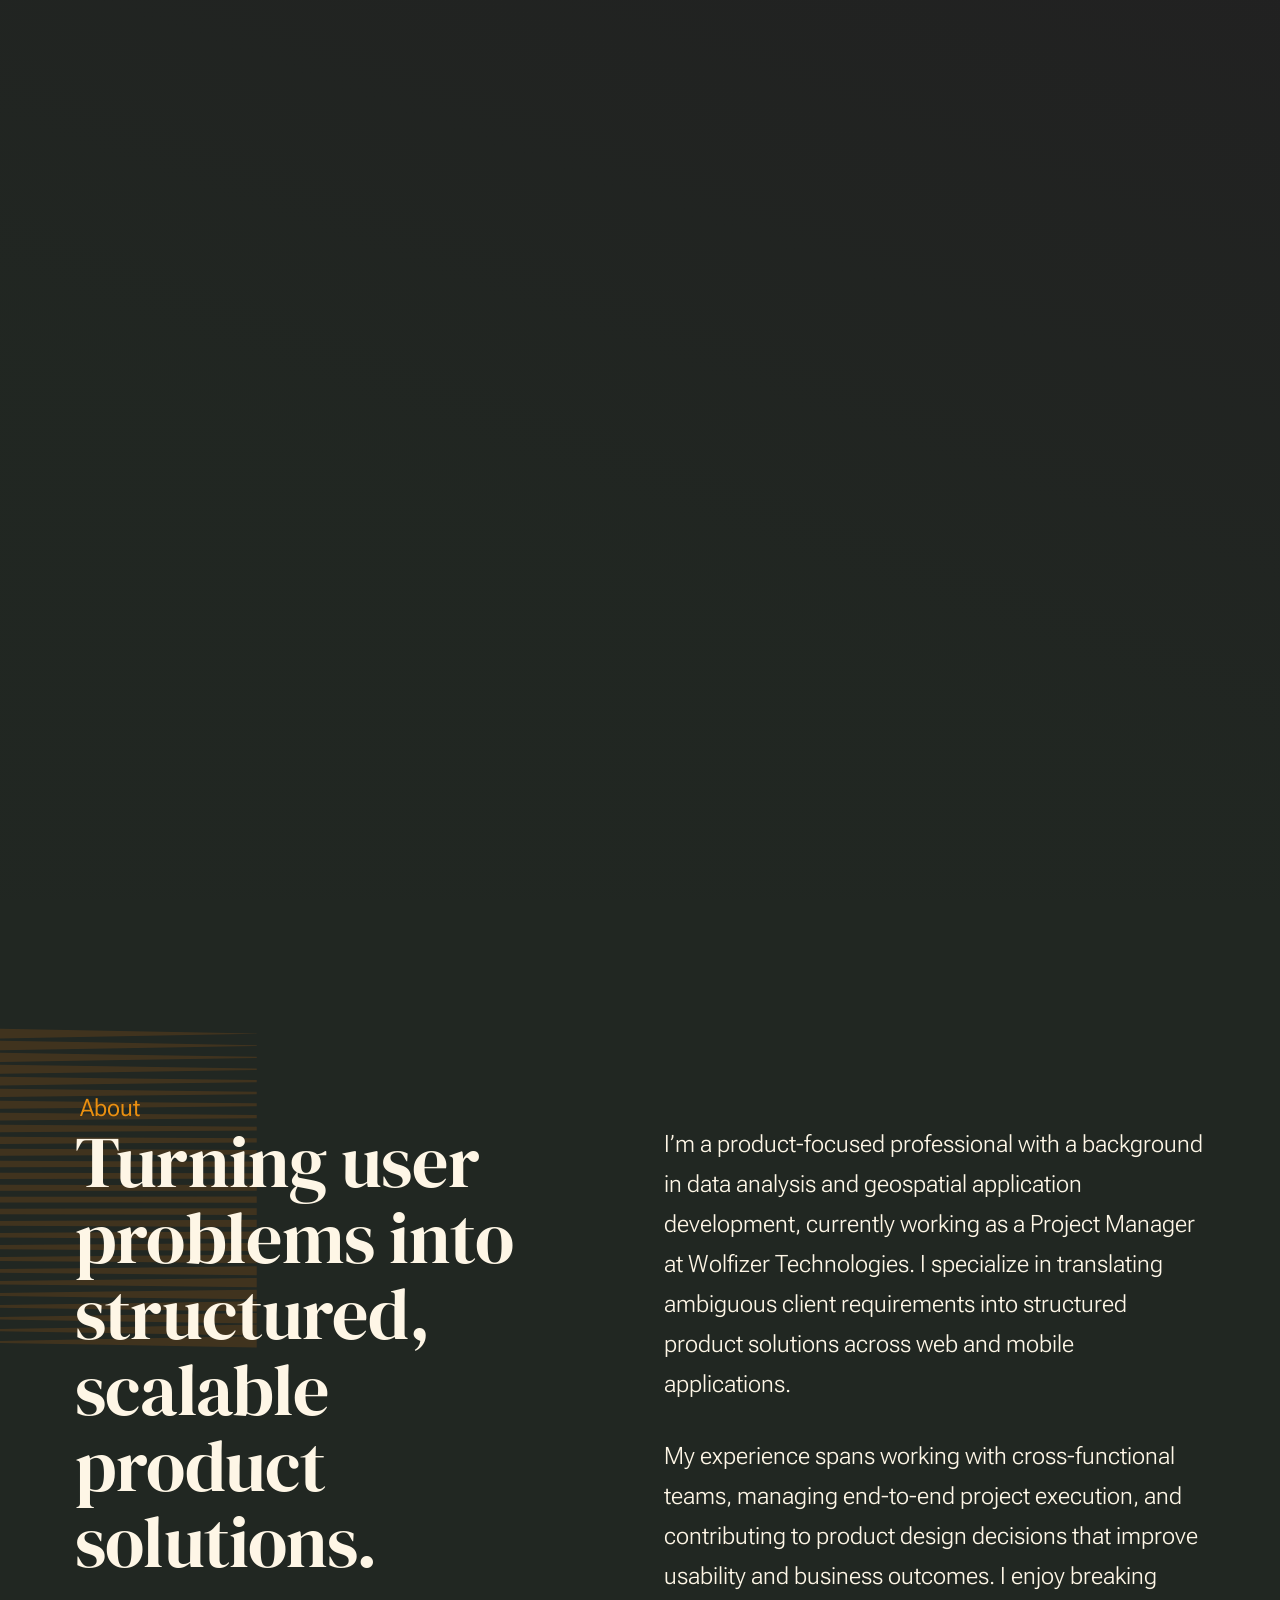
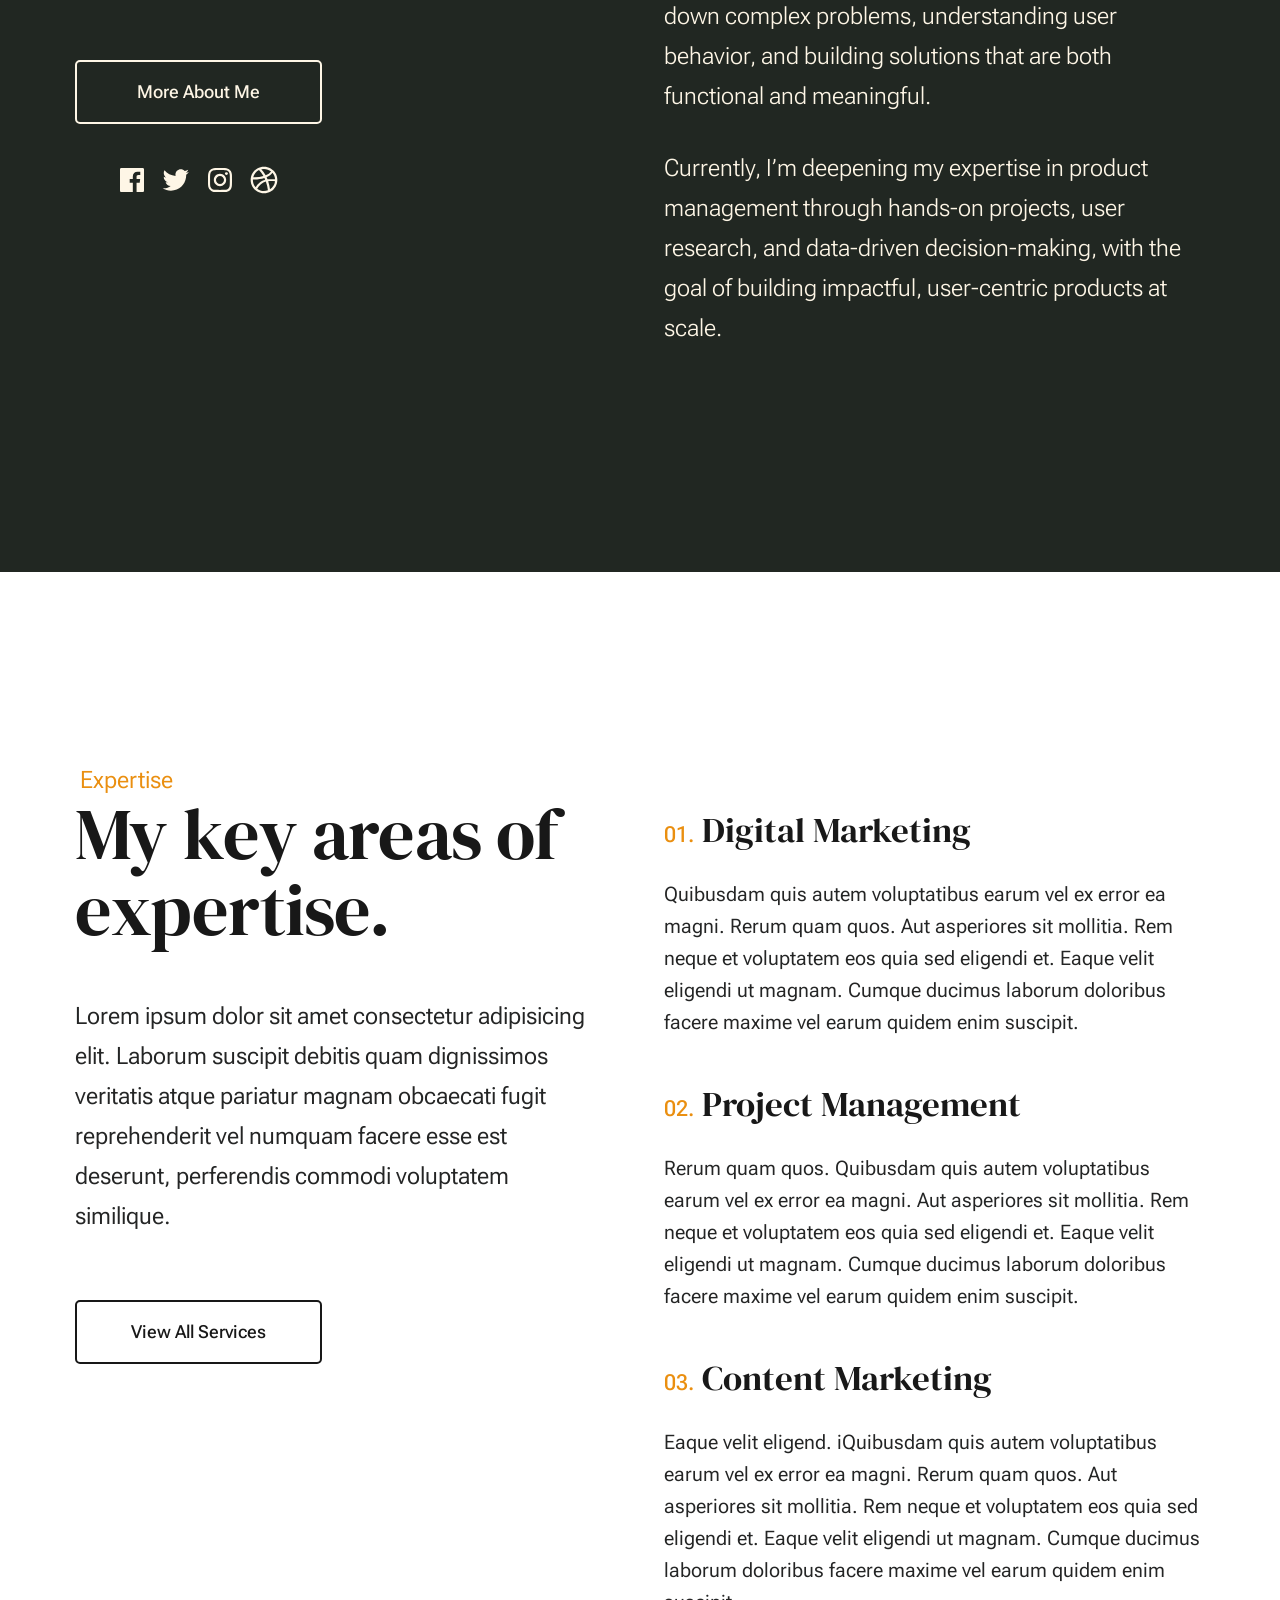
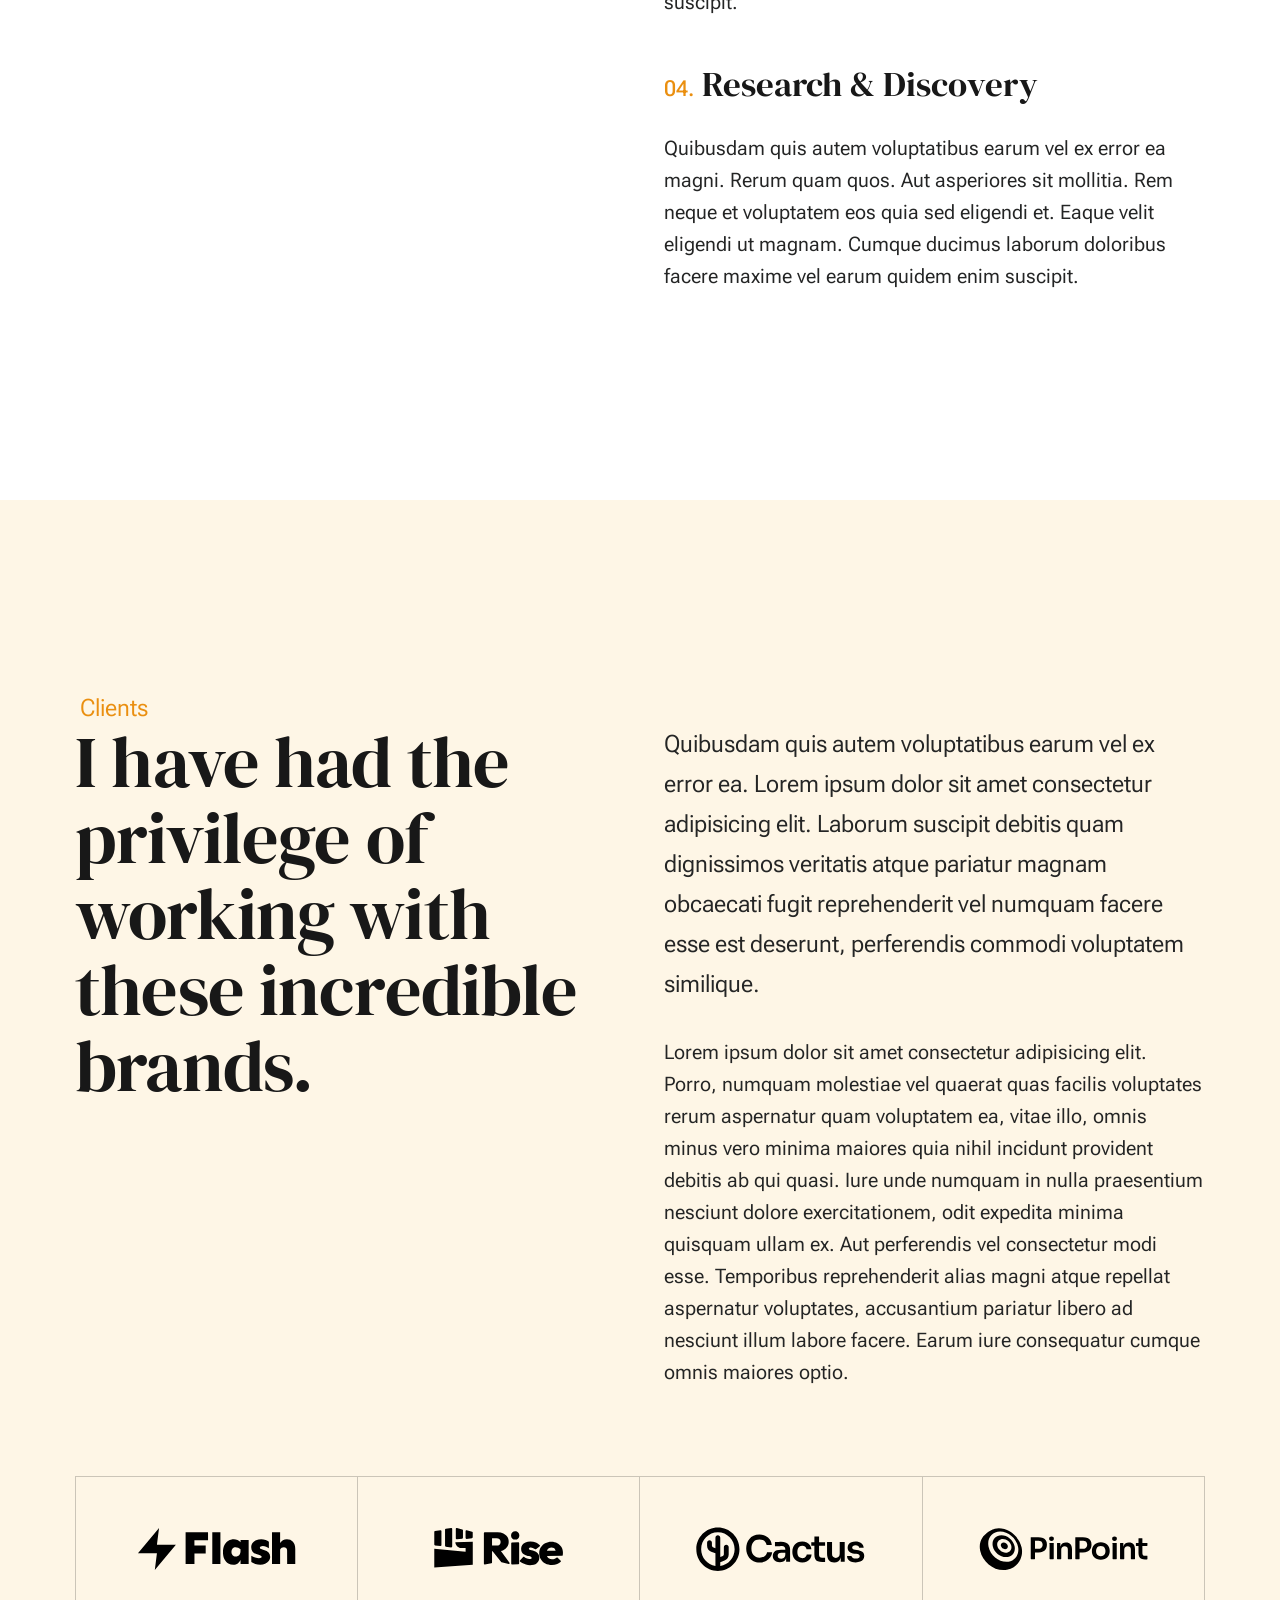
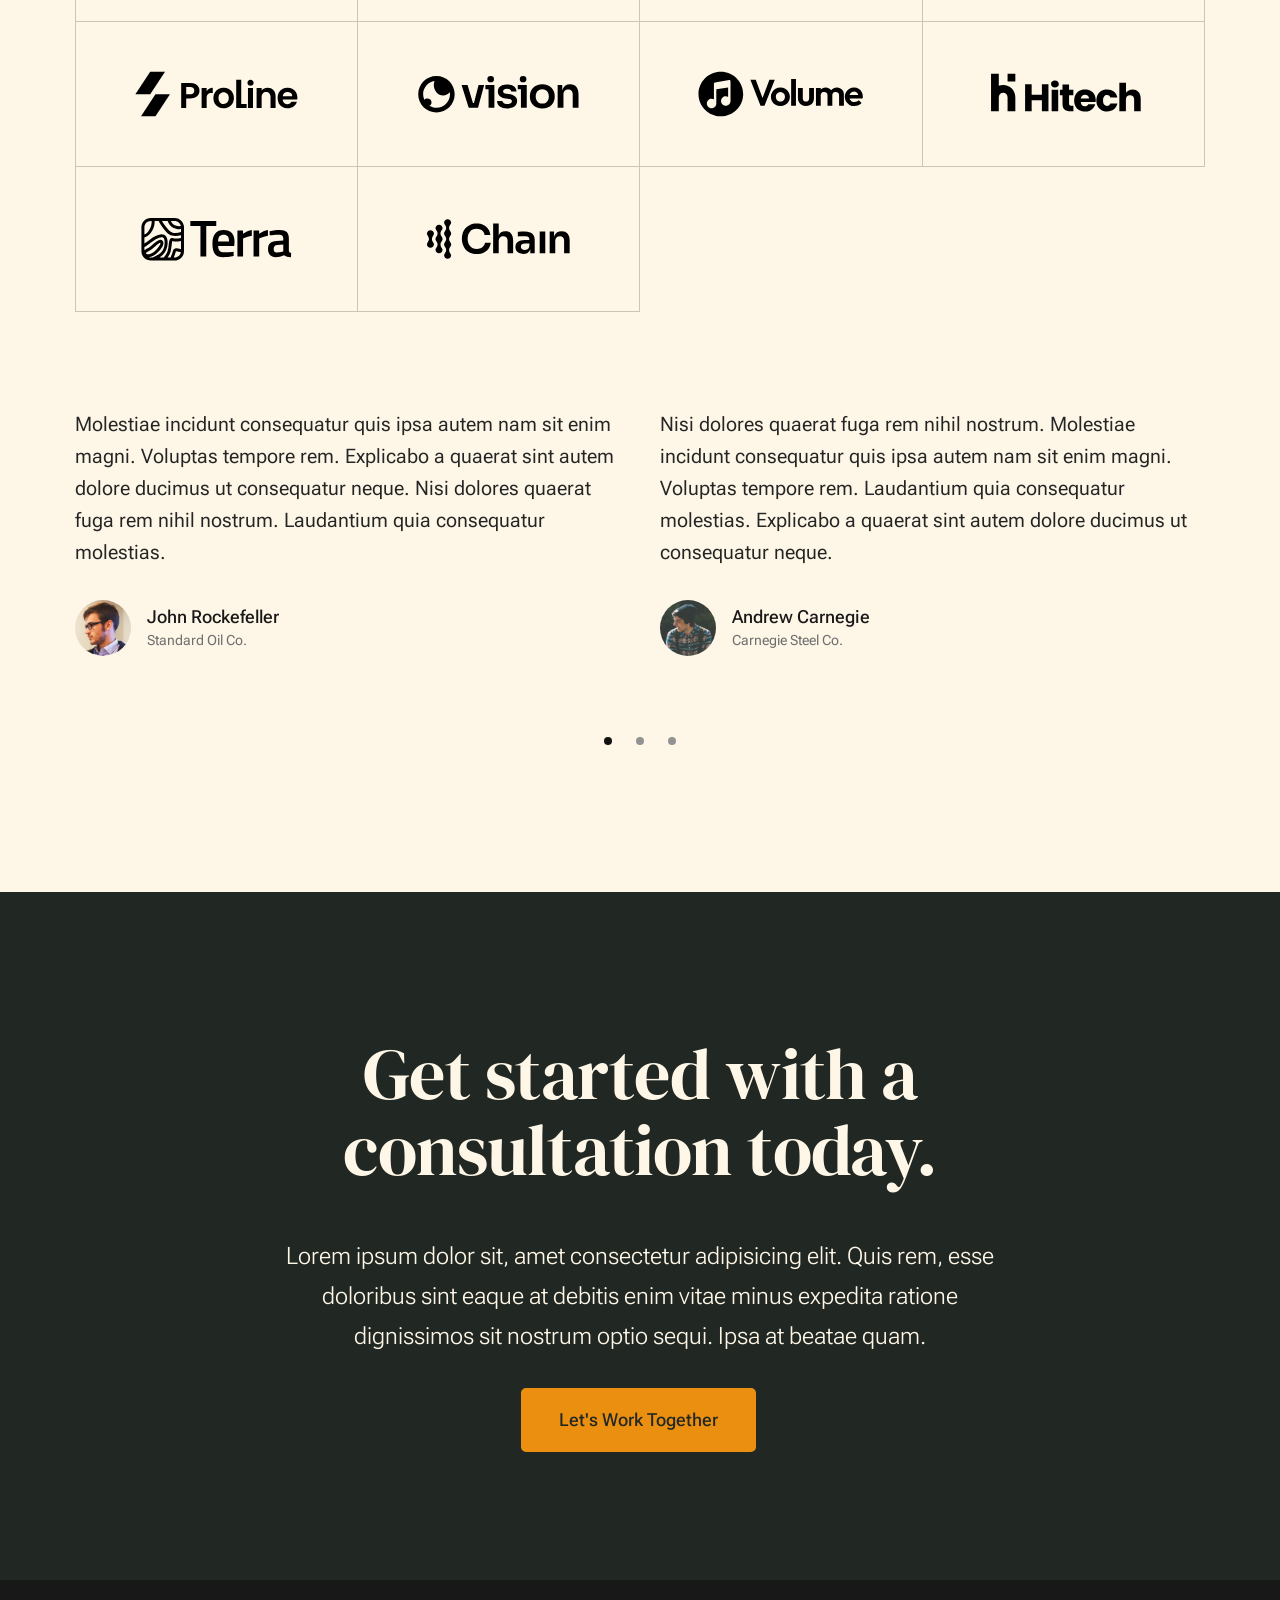
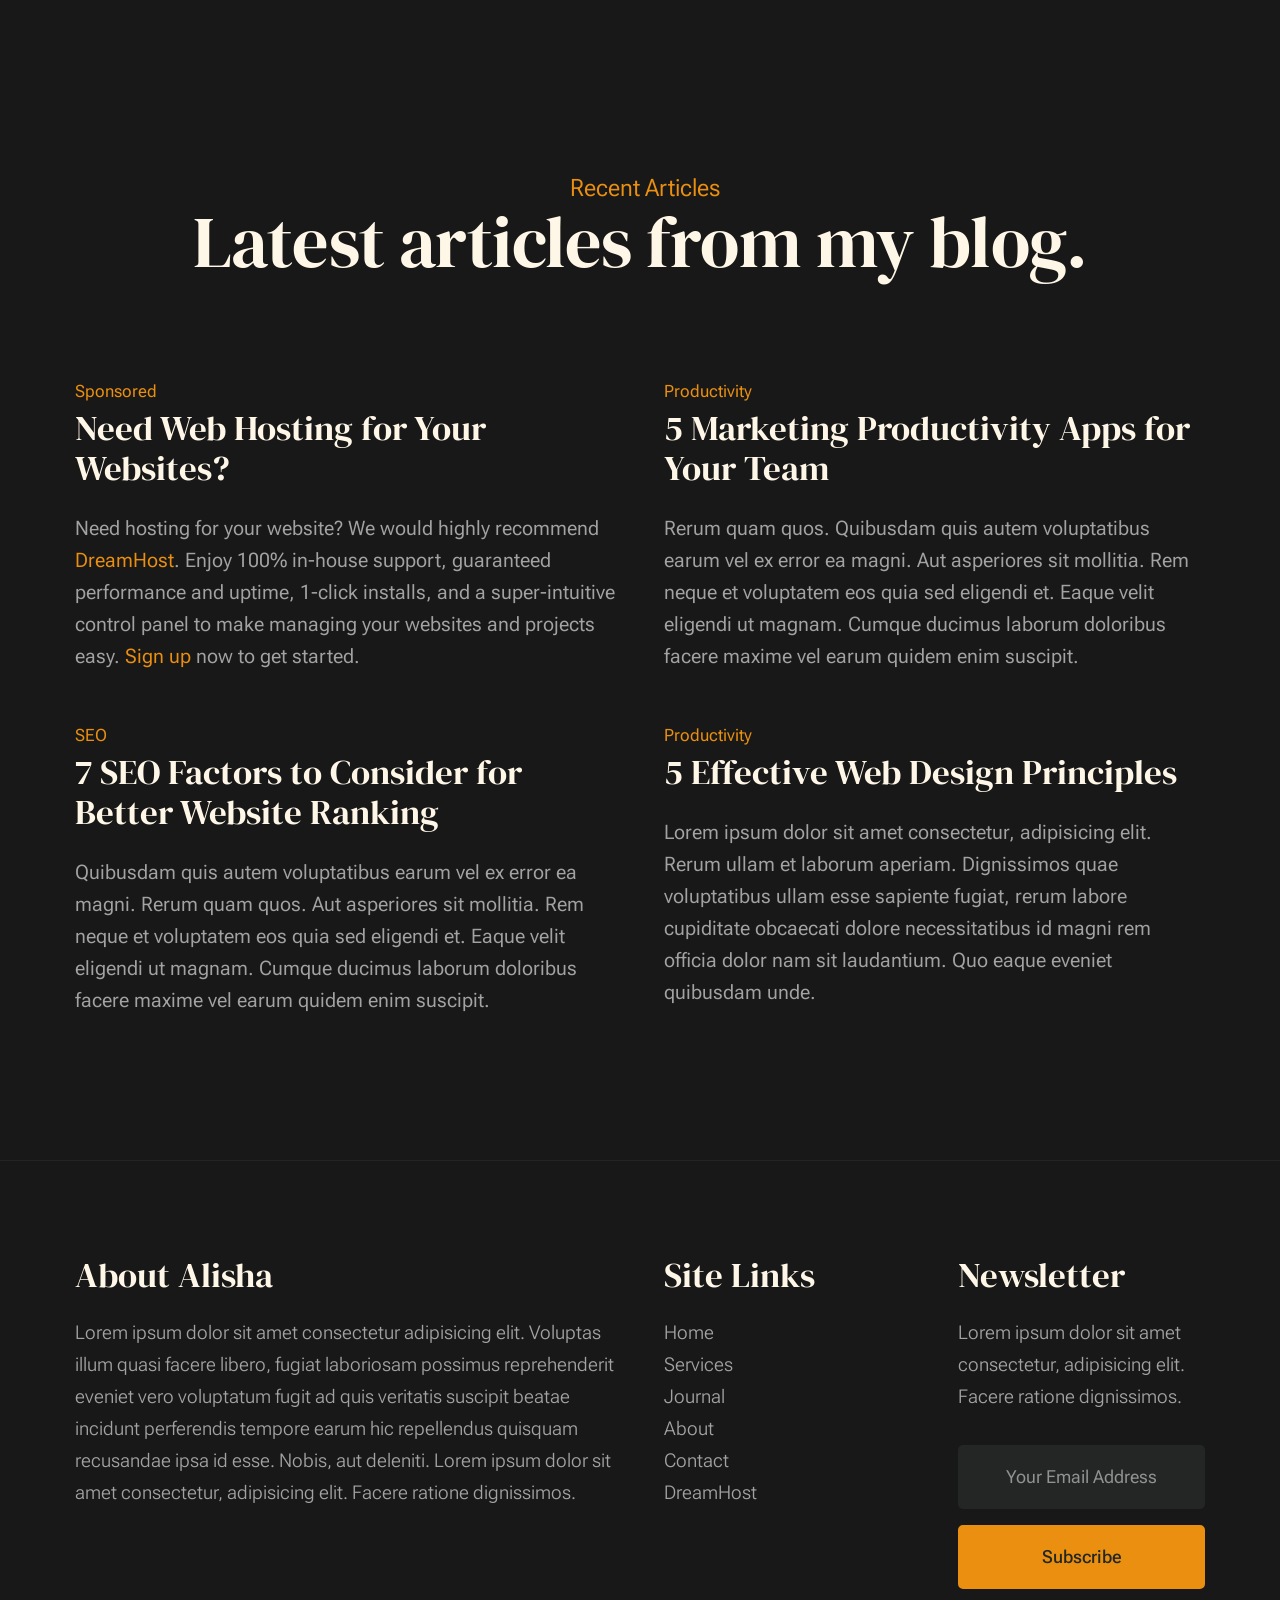
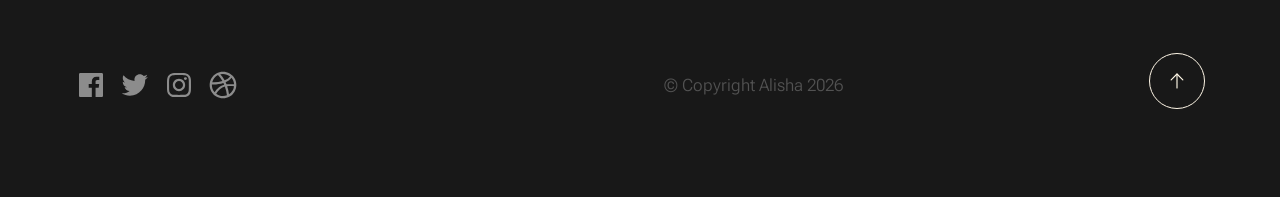
==== commit 5c13f216: "Hitesh P | Index page changes Signed-off-by: patilhiteshb <patilhiteshb@gmail.com>" ====
--- a/index.html
+++ b/index.html
@@ -6,7 +6,7 @@
     ================================================== -->
     <meta charset="utf-8">
     <meta name="viewport" content="width=device-width, initial-scale=1">
-    <title>Monica</title>
+    <title>Alisha</title>
 
     <script>
         document.documentElement.classList.remove('no-js');
@@ -96,12 +96,11 @@
                     <div class="column lg-12 s-intro__content-inner grid-block">
                         
                         <div class="s-intro__content-text">
-                            <div class="s-intro__content-pretitle text-pretitle">Hello, I'm Monica</div>
+                            <div class="s-intro__content-pretitle text-pretitle">Hello, I'm Alisha</div>
                             <h1 class="s-intro__content-title">
-                            I create marketing <br>
-                            strategies for your <br>
-                            business that get <br>
-                            results.
+                            I build user-focused <br>
+                            digital products that <br>
+                            solve real problems.
                             </h1>
                         </div> <!-- s-intro__content-text -->
 
@@ -141,33 +140,21 @@
                         <div class="section-header grid-section-split__header">
                             <div class="text-pretitle">About</div>                           
                             <h2 class="text-display-title">
-                            An inspiring headline about yourself.
+                            Turning user problems into structured, scalable product solutions.
                             </h2>                           
                         </div> <!-- end section-header -->
 
                         <div class="s-about__content-main grid-section-split__primary">
                             <p class="attention-getter">
-                            Lorem ipsum dolor sit amet consectetur adipisicing elit. 
-                            Repellendus iste ipsam quod repellat. Hic tempora ullam aperiam 
-                            ipsum optio magni vel inventore voluptatibus nisi maiores laboriosam 
-                            fuga iure, velit eligendi ab vero minima? Quae ducimus ab dignissimos 
-                            iure, eos consequatur est deleniti cum id aliquid neque.
+                            I’m a product-focused professional with a background in data analysis and geospatial application development, currently working as a Project Manager at Wolfizer Technologies. I specialize in translating ambiguous client requirements into structured product solutions across web and mobile applications.
                             </p>
 
                             <p class="attention-getter">
-                            Autem tenetur commodi maiores. Lorem ipsum dolor sit, amet consectetur adipisicing elit.  
-                            Est eligendi fugit, facilis velit reiciendis iure laudantium. Praesentium repellat 
-                            corrupti dolor sit sint obcaecati. Modi aut quo molestiae a explicabo maiores necessitatibus 
-                            nemo repellendus architecto? Corrupti numquam ullam nostrum, eveniet at doloribus blanditiis 
-                            aliquid a est porro aspernatur pariatur culpa soluta nesciunt odio quasi maxime debitis illum.
+                            My experience spans working with cross-functional teams, managing end-to-end project execution, and contributing to product design decisions that improve usability and business outcomes. I enjoy breaking down complex problems, understanding user behavior, and building solutions that are both functional and meaningful.
                             </p>
 
                             <p class="attention-getter">
-                            Lorem ipsum dolor sit amet consectetur adipisicing elit. 
-                            Repellendus iste ipsam quod repellat. Hic tempora ullam aperiam 
-                            ipsum optio magni vel inventore voluptatibus nisi maiores laboriosam 
-                            fuga iure, velit eligendi ab vero minima? Quae ducimus ab dignissimos 
-                            iure, eos consequatur est deleniti cum id aliquid neque.
+                            Currently, I’m deepening my expertise in product management through hands-on projects, user research, and data-driven decision-making, with the goal of building impactful, user-centric products at scale.
                             </p>
                         </div> <!-- end s-about__content-main -->
 
@@ -569,7 +556,7 @@
         <footer class="s-footer">
             <div class="row s-footer__content">
                 <div class="column xl-6 lg-6 md-12 s-footer__block s-footer__about">                    
-                    <h3>About Monica</h3>
+                    <h3>About Alisha</h3>
                     <p>
                     Lorem ipsum dolor sit amet consectetur adipisicing elit. Voluptas illum quasi facere libero, 
                     fugiat laboriosam possimus reprehenderit eveniet vero voluptatum fugit ad quis veritatis suscipit beatae 
@@ -637,8 +624,8 @@
                 </div>
                 <div class="column xl-6 lg-12">
                     <p class="ss-copyright">
-                        <span>© Copyright Monica 2022</span> 
-                        <span>Design by <a href="https://www.styleshout.com/">StyleShout</a> Distribution By <a href="https://themewagon.com">ThemeWagon</a></span>
+                        <span>© Copyright Alisha 2026</span> 
+                        <!-- <span>Design by <a href="https://www.styleshout.com/">StyleShout</a> Distribution By <a href="https://themewagon.com">ThemeWagon</a></span> -->
                     </p>
                 </div>
 
@@ -659,4 +646,4 @@
     <script src="js/main.js"></script>
 
 </body>
-</html>+</html>
--- a/css/vendor.css
+++ b/css/vendor.css
@@ -0,0 +1,776 @@
+/* ===================================================================
+ * Alisha Third-party Stylesheets
+ * Template Ver. 1.0.0
+ * 12-13-2022
+ * -------------------------------------------------------------------
+ *
+ * TOC:
+ * # PrismJS
+ * # Swiper
+ *
+ * ------------------------------------------------------------------- */
+
+
+/* ===================================================================
+ * # PrismJS 1.20.0
+ *   https://prismjs.com/download.html#themes=prism-okaidia&languages=markup+css+clike+javascript+markup-templating+php 
+ *   
+ *   okaidia theme for JavaScript, CSS and HTML
+ *   Loosely based on Monokai textmate theme by http://www.monokai.nl/
+ *   @author ocodia
+ * ------------------------------------------------------------------- */
+code[class*=language-],
+pre[class*=language-] {
+  color          : #f8f8f2;
+  background     : none;
+  text-shadow    : 0 1px rgba(0, 0, 0, 0.3);
+  font-family    : var(--font-mono);
+  font-size      : calc(var(--text-size) * 0.9444);
+  text-align     : left;
+  white-space    : pre;
+  word-spacing   : normal;
+  word-break     : normal;
+  word-wrap      : normal;
+  line-height    : var(--vspace-1);
+  -moz-tab-size  : 4;
+  -o-tab-size    : 4;
+  tab-size       : 4;
+  -webkit-hyphens: none;
+  -ms-hyphens    : none;
+  hyphens        : none;
+}
+
+/* Code blocks */
+pre[class*=language-] {
+  padding : var(--vspace-0_5) 0 var(--vspace-1);
+  margin  : var(--vspace-1) 0;
+  overflow: auto;
+}
+
+:not(pre)>code[class*=language-],
+pre[class*=language-] {
+  background: #272822;
+}
+
+/* Inline code */
+:not(pre)>code[class*=language-] {
+  padding    : 0.1em;
+  white-space: normal;
+}
+
+.token.comment,
+.token.prolog,
+.token.doctype,
+.token.cdata {
+  color: slategray;
+}
+
+.token.punctuation {
+  color: #f8f8f2;
+}
+
+.token.namespace {
+  opacity: 0.7;
+}
+
+.token.property,
+.token.tag,
+.token.constant,
+.token.symbol,
+.token.deleted {
+  color: #f92672;
+}
+
+.token.boolean,
+.token.number {
+  color: #ae81ff;
+}
+
+.token.selector,
+.token.attr-name,
+.token.string,
+.token.char,
+.token.builtin,
+.token.inserted {
+  color: #a6e22e;
+}
+
+.token.operator,
+.token.entity,
+.token.url,
+.language-css .token.string,
+.style .token.string,
+.token.variable {
+  color: #f8f8f2;
+}
+
+.token.atrule,
+.token.attr-value,
+.token.function,
+.token.class-name {
+  color: #e6db74;
+}
+
+.token.keyword {
+  color: #66d9ef;
+}
+
+.token.regex,
+.token.important {
+  color: #fd971f;
+}
+
+.token.important,
+.token.bold {
+  font-weight: bold;
+}
+
+.token.italic {
+  font-style: italic;
+}
+
+.token.entity {
+  cursor: help;
+}
+
+
+
+/* ===================================================================
+ * # Swiper 6.4.5
+ *   Most modern mobile touch slider and framework with hardware accelerated transitions
+ *   https://swiperjs.com
+ *
+ *   Copyright 2014-2020 Vladimir Kharlampidi
+ *
+ *   Released under the MIT License
+ *
+ *   Released on: December 18, 2020
+ * ------------------------------------------------------------------- */
+@font-face {
+  font-family: "swiper-icons";
+  src        : url("data:application/font-woff;charset=utf-8;base64, [base64]//wADZ2x5ZgAAAywAAADMAAAD2MHtryVoZWFkAAABbAAAADAAAAA2E2+eoWhoZWEAAAGcAAAAHwAAACQC9gDzaG10eAAAAigAAAAZAAAArgJkABFsb2NhAAAC0AAAAFoAAABaFQAUGG1heHAAAAG8AAAAHwAAACAAcABAbmFtZQAAA/gAAAE5AAACXvFdBwlwb3N0AAAFNAAAAGIAAACE5s74hXjaY2BkYGAAYpf5Hu/j+W2+MnAzMYDAzaX6QjD6/4//Bxj5GA8AuRwMYGkAPywL13jaY2BkYGA88P8Agx4j+/8fQDYfA1AEBWgDAIB2BOoAeNpjYGRgYNBh4GdgYgABEMnIABJzYNADCQAACWgAsQB42mNgYfzCOIGBlYGB0YcxjYGBwR1Kf2WQZGhhYGBiYGVmgAFGBiQQkOaawtDAoMBQxXjg/wEGPcYDDA4wNUA2CCgwsAAAO4EL6gAAeNpj2M0gyAACqxgGNWBkZ2D4/wMA+xkDdgAAAHjaY2BgYGaAYBkGRgYQiAHyGMF8FgYHIM3DwMHABGQrMOgyWDLEM1T9/w8UBfEMgLzE////P/5//f/V/xv+r4eaAAeMbAxwIUYmIMHEgKYAYjUcsDAwsLKxc3BycfPw8jEQA/[base64]/uznmfPFBNODM2K7MTQ45YEAZqGP81AmGGcF3iPqOop0r1SPTaTbVkfUe4HXj97wYE+yNwWYxwWu4v1ugWHgo3S1XdZEVqWM7ET0cfnLGxWfkgR42o2PvWrDMBSFj/IHLaF0zKjRgdiVMwScNRAoWUoH78Y2icB/yIY09An6AH2Bdu/UB+yxopYshQiEvnvu0dURgDt8QeC8PDw7Fpji3fEA4z/PEJ6YOB5hKh4dj3EvXhxPqH/SKUY3rJ7srZ4FZnh1PMAtPhwP6fl2PMJMPDgeQ4rY8YT6Gzao0eAEA409DuggmTnFnOcSCiEiLMgxCiTI6Cq5DZUd3Qmp10vO0LaLTd2cjN4fOumlc7lUYbSQcZFkutRG7g6JKZKy0RmdLY680CDnEJ+UMkpFFe1RN7nxdVpXrC4aTtnaurOnYercZg2YVmLN/d/gczfEimrE/fs/bOuq29Zmn8tloORaXgZgGa78yO9/cnXm2BpaGvq25Dv9S4E9+5SIc9PqupJKhYFSSl47+Qcr1mYNAAAAeNptw0cKwkAAAMDZJA8Q7OUJvkLsPfZ6zFVERPy8qHh2YER+3i/BP83vIBLLySsoKimrqKqpa2hp6+jq6RsYGhmbmJqZSy0sraxtbO3sHRydnEMU4uR6yx7JJXveP7WrDycAAAAAAAH//wACeNpjYGRgYOABYhkgZgJCZgZNBkYGLQZtIJsFLMYAAAw3ALgAeNolizEKgDAQBCchRbC2sFER0YD6qVQiBCv/H9ezGI6Z5XBAw8CBK/m5iQQVauVbXLnOrMZv2oLdKFa8Pjuru2hJzGabmOSLzNMzvutpB3N42mNgZGBg4GKQYzBhYMxJLMlj4GBgAYow/P/PAJJhLM6sSoWKfWCAAwDAjgbRAAB42mNgYGBkAIIbCZo5IPrmUn0hGA0AO8EFTQAA") format("woff");
+  font-weight: 400;
+  font-style : normal;
+}
+
+:root {
+  --swiper-theme-color: #007aff;
+}
+
+.swiper-container {
+  margin-left : auto;
+  margin-right: auto;
+  position    : relative;
+  overflow    : hidden;
+  list-style  : none;
+  padding     : 0;
+  /* Fix of Webkit flickering */
+  z-index     : 1;
+}
+
+.swiper-container-vertical>.swiper-wrapper {
+  flex-direction: column;
+}
+
+.swiper-wrapper {
+  position           : relative;
+  width              : 100%;
+  height             : 100%;
+  z-index            : 1;
+  display            : flex;
+  transition-property: transform;
+  box-sizing         : content-box;
+}
+
+.swiper-container-android .swiper-slide,
+.swiper-wrapper {
+  transform: translate3d(0px, 0, 0);
+}
+
+.swiper-container-multirow>.swiper-wrapper {
+  flex-wrap: wrap;
+}
+
+.swiper-container-multirow-column>.swiper-wrapper {
+  flex-wrap     : wrap;
+  flex-direction: column;
+}
+
+.swiper-container-free-mode>.swiper-wrapper {
+  transition-timing-function: ease-out;
+  margin                    : 0 auto;
+}
+
+.swiper-slide {
+  flex-shrink        : 0;
+  width              : 100%;
+  height             : 100%;
+  position           : relative;
+  transition-property: transform;
+}
+
+.swiper-slide-invisible-blank {
+  visibility: hidden;
+}
+
+/* Auto Height */
+.swiper-container-autoheight,
+.swiper-container-autoheight .swiper-slide {
+  height: auto;
+}
+
+.swiper-container-autoheight .swiper-wrapper {
+  align-items        : flex-start;
+  transition-property: transform, height;
+}
+
+/* 3D Effects */
+.swiper-container-3d {
+  perspective: 1200px;
+}
+
+.swiper-container-3d .swiper-wrapper,
+.swiper-container-3d .swiper-slide,
+.swiper-container-3d .swiper-slide-shadow-left,
+.swiper-container-3d .swiper-slide-shadow-right,
+.swiper-container-3d .swiper-slide-shadow-top,
+.swiper-container-3d .swiper-slide-shadow-bottom,
+.swiper-container-3d .swiper-cube-shadow {
+  transform-style: preserve-3d;
+}
+
+.swiper-container-3d .swiper-slide-shadow-left,
+.swiper-container-3d .swiper-slide-shadow-right,
+.swiper-container-3d .swiper-slide-shadow-top,
+.swiper-container-3d .swiper-slide-shadow-bottom {
+  position      : absolute;
+  left          : 0;
+  top           : 0;
+  width         : 100%;
+  height        : 100%;
+  pointer-events: none;
+  z-index       : 10;
+}
+
+.swiper-container-3d .swiper-slide-shadow-left {
+  background-image: linear-gradient(to left, rgba(0, 0, 0, 0.5), rgba(0, 0, 0, 0));
+}
+
+.swiper-container-3d .swiper-slide-shadow-right {
+  background-image: linear-gradient(to right, rgba(0, 0, 0, 0.5), rgba(0, 0, 0, 0));
+}
+
+.swiper-container-3d .swiper-slide-shadow-top {
+  background-image: linear-gradient(to top, rgba(0, 0, 0, 0.5), rgba(0, 0, 0, 0));
+}
+
+.swiper-container-3d .swiper-slide-shadow-bottom {
+  background-image: linear-gradient(to bottom, rgba(0, 0, 0, 0.5), rgba(0, 0, 0, 0));
+}
+
+/* CSS Mode */
+.swiper-container-css-mode>.swiper-wrapper {
+  overflow          : auto;
+  scrollbar-width   : none;
+  /* For Firefox */
+  -ms-overflow-style: none;
+  /* For Internet Explorer and Edge */
+}
+
+.swiper-container-css-mode>.swiper-wrapper::-webkit-scrollbar {
+  display: none;
+}
+
+.swiper-container-css-mode>.swiper-wrapper>.swiper-slide {
+  scroll-snap-align: start start;
+}
+
+.swiper-container-horizontal.swiper-container-css-mode>.swiper-wrapper {
+  -ms-scroll-snap-type: x mandatory;
+  scroll-snap-type    : x mandatory;
+}
+
+.swiper-container-vertical.swiper-container-css-mode>.swiper-wrapper {
+  -ms-scroll-snap-type: y mandatory;
+  scroll-snap-type    : y mandatory;
+}
+
+:root {
+  --swiper-navigation-size   : 44px;
+  /*
+    --swiper-navigation-color: var(--swiper-theme-color);
+    */
+}
+
+.swiper-button-prev,
+.swiper-button-next {
+  position       : absolute;
+  top            : 50%;
+  width          : calc(var(--swiper-navigation-size) / 44 * 27);
+  height         : var(--swiper-navigation-size);
+  margin-top     : calc(-1 * var(--swiper-navigation-size) / 2);
+  z-index        : 10;
+  cursor         : pointer;
+  display        : flex;
+  align-items    : center;
+  justify-content: center;
+  color          : var(--swiper-navigation-color, var(--swiper-theme-color));
+}
+
+.swiper-button-prev.swiper-button-disabled,
+.swiper-button-next.swiper-button-disabled {
+  opacity       : 0.35;
+  cursor        : auto;
+  pointer-events: none;
+}
+
+.swiper-button-prev:after,
+.swiper-button-next:after {
+  font-family   : swiper-icons;
+  font-size     : var(--swiper-navigation-size);
+  text-transform: none !important;
+  letter-spacing: 0;
+  text-transform: none;
+  font-variant  : initial;
+  line-height   : 1;
+}
+
+.swiper-button-prev,
+.swiper-container-rtl .swiper-button-next {
+  left : 10px;
+  right: auto;
+}
+
+.swiper-button-prev:after,
+.swiper-container-rtl .swiper-button-next:after {
+  content: "prev";
+}
+
+.swiper-button-next,
+.swiper-container-rtl .swiper-button-prev {
+  right: 10px;
+  left : auto;
+}
+
+.swiper-button-next:after,
+.swiper-container-rtl .swiper-button-prev:after {
+  content: "next";
+}
+
+.swiper-button-prev.swiper-button-white,
+.swiper-button-next.swiper-button-white {
+  --swiper-navigation-color: #ffffff;
+}
+
+.swiper-button-prev.swiper-button-black,
+.swiper-button-next.swiper-button-black {
+  --swiper-navigation-color: #000000;
+}
+
+.swiper-button-lock {
+  display: none;
+}
+
+:root {
+  /*
+    --swiper-pagination-color: var(--swiper-theme-color);
+    */
+}
+
+.swiper-pagination {
+  position  : absolute;
+  text-align: center;
+  transition: 300ms opacity;
+  transform : translate3d(0, 0, 0);
+  z-index   : 10;
+}
+
+.swiper-pagination.swiper-pagination-hidden {
+  opacity: 0;
+}
+
+/* Common Styles */
+.swiper-pagination-fraction,
+.swiper-pagination-custom,
+.swiper-container-horizontal>.swiper-pagination-bullets {
+  bottom: 10px;
+  left  : 0;
+  width : 100%;
+}
+
+/* Bullets */
+.swiper-pagination-bullets-dynamic {
+  overflow : hidden;
+  font-size: 0;
+}
+
+.swiper-pagination-bullets-dynamic .swiper-pagination-bullet {
+  transform: scale(0.33);
+  position : relative;
+}
+
+.swiper-pagination-bullets-dynamic .swiper-pagination-bullet-active {
+  transform: scale(1);
+}
+
+.swiper-pagination-bullets-dynamic .swiper-pagination-bullet-active-main {
+  transform: scale(1);
+}
+
+.swiper-pagination-bullets-dynamic .swiper-pagination-bullet-active-prev {
+  transform: scale(0.66);
+}
+
+.swiper-pagination-bullets-dynamic .swiper-pagination-bullet-active-prev-prev {
+  transform: scale(0.33);
+}
+
+.swiper-pagination-bullets-dynamic .swiper-pagination-bullet-active-next {
+  transform: scale(0.66);
+}
+
+.swiper-pagination-bullets-dynamic .swiper-pagination-bullet-active-next-next {
+  transform: scale(0.33);
+}
+
+.swiper-pagination-bullet {
+  width        : 8px;
+  height       : 8px;
+  display      : inline-block;
+  border-radius: 100%;
+  background   : #000;
+  opacity      : 0.2;
+}
+
+button.swiper-pagination-bullet {
+  border            : none;
+  margin            : 0;
+  padding           : 0;
+  box-shadow        : none;
+  -webkit-appearance: none;
+  -moz-appearance   : none;
+  appearance        : none;
+}
+
+.swiper-pagination-clickable .swiper-pagination-bullet {
+  cursor: pointer;
+}
+
+.swiper-pagination-bullet-active {
+  opacity   : 1;
+  background: var(--swiper-pagination-color, var(--swiper-theme-color));
+}
+
+.swiper-container-vertical>.swiper-pagination-bullets {
+  right    : 10px;
+  top      : 50%;
+  transform: translate3d(0px, -50%, 0);
+}
+
+.swiper-container-vertical>.swiper-pagination-bullets .swiper-pagination-bullet {
+  margin : 6px 0;
+  display: block;
+}
+
+.swiper-container-vertical>.swiper-pagination-bullets.swiper-pagination-bullets-dynamic {
+  top      : 50%;
+  transform: translateY(-50%);
+  width    : 8px;
+}
+
+.swiper-container-vertical>.swiper-pagination-bullets.swiper-pagination-bullets-dynamic .swiper-pagination-bullet {
+  display   : inline-block;
+  transition: 200ms transform, 200ms top;
+}
+
+.swiper-container-horizontal>.swiper-pagination-bullets .swiper-pagination-bullet {
+  margin: 0 4px;
+}
+
+.swiper-container-horizontal>.swiper-pagination-bullets.swiper-pagination-bullets-dynamic {
+  left       : 50%;
+  transform  : translateX(-50%);
+  white-space: nowrap;
+}
+
+.swiper-container-horizontal>.swiper-pagination-bullets.swiper-pagination-bullets-dynamic .swiper-pagination-bullet {
+  transition: 200ms transform, 200ms left;
+}
+
+.swiper-container-horizontal.swiper-container-rtl>.swiper-pagination-bullets-dynamic .swiper-pagination-bullet {
+  transition: 200ms transform, 200ms right;
+}
+
+/* Progress */
+.swiper-pagination-progressbar {
+  background: rgba(0, 0, 0, 0.25);
+  position  : absolute;
+}
+
+.swiper-pagination-progressbar .swiper-pagination-progressbar-fill {
+  background      : var(--swiper-pagination-color, var(--swiper-theme-color));
+  position        : absolute;
+  left            : 0;
+  top             : 0;
+  width           : 100%;
+  height          : 100%;
+  transform       : scale(0);
+  transform-origin: left top;
+}
+
+.swiper-container-rtl .swiper-pagination-progressbar .swiper-pagination-progressbar-fill {
+  transform-origin: right top;
+}
+
+.swiper-container-horizontal>.swiper-pagination-progressbar,
+.swiper-container-vertical>.swiper-pagination-progressbar.swiper-pagination-progressbar-opposite {
+  width : 100%;
+  height: 4px;
+  left  : 0;
+  top   : 0;
+}
+
+.swiper-container-vertical>.swiper-pagination-progressbar,
+.swiper-container-horizontal>.swiper-pagination-progressbar.swiper-pagination-progressbar-opposite {
+  width : 4px;
+  height: 100%;
+  left  : 0;
+  top   : 0;
+}
+
+.swiper-pagination-white {
+  --swiper-pagination-color: #ffffff;
+}
+
+.swiper-pagination-black {
+  --swiper-pagination-color: #000000;
+}
+
+.swiper-pagination-lock {
+  display: none;
+}
+
+/* Scrollbar */
+.swiper-scrollbar {
+  border-radius   : 10px;
+  position        : relative;
+  -ms-touch-action: none;
+  background      : rgba(0, 0, 0, 0.1);
+}
+
+.swiper-container-horizontal>.swiper-scrollbar {
+  position: absolute;
+  left    : 1%;
+  bottom  : 3px;
+  z-index : 50;
+  height  : 5px;
+  width   : 98%;
+}
+
+.swiper-container-vertical>.swiper-scrollbar {
+  position: absolute;
+  right   : 3px;
+  top     : 1%;
+  z-index : 50;
+  width   : 5px;
+  height  : 98%;
+}
+
+.swiper-scrollbar-drag {
+  height       : 100%;
+  width        : 100%;
+  position     : relative;
+  background   : rgba(0, 0, 0, 0.5);
+  border-radius: 10px;
+  left         : 0;
+  top          : 0;
+}
+
+.swiper-scrollbar-cursor-drag {
+  cursor: move;
+}
+
+.swiper-scrollbar-lock {
+  display: none;
+}
+
+.swiper-zoom-container {
+  width          : 100%;
+  height         : 100%;
+  display        : flex;
+  justify-content: center;
+  align-items    : center;
+  text-align     : center;
+}
+
+.swiper-zoom-container>img,
+.swiper-zoom-container>svg,
+.swiper-zoom-container>canvas {
+  max-width    : 100%;
+  max-height   : 100%;
+  -o-object-fit: contain;
+  object-fit   : contain;
+}
+
+.swiper-slide-zoomed {
+  cursor: move;
+}
+
+/* Preloader */
+:root {
+  /*
+    --swiper-preloader-color: var(--swiper-theme-color);
+    */
+}
+
+.swiper-lazy-preloader {
+  width            : 42px;
+  height           : 42px;
+  position         : absolute;
+  left             : 50%;
+  top              : 50%;
+  margin-left      : -21px;
+  margin-top       : -21px;
+  z-index          : 10;
+  transform-origin : 50%;
+  -webkit-animation: swiper-preloader-spin 1s infinite linear;
+  animation        : swiper-preloader-spin 1s infinite linear;
+  box-sizing       : border-box;
+  border           : 4px solid var(--swiper-preloader-color, var(--swiper-theme-color));
+  border-radius    : 50%;
+  border-top-color : transparent;
+}
+
+.swiper-lazy-preloader-white {
+  --swiper-preloader-color: #fff;
+}
+
+.swiper-lazy-preloader-black {
+  --swiper-preloader-color: #000;
+}
+
+@-webkit-keyframes swiper-preloader-spin {
+  100% {
+    transform: rotate(360deg);
+  }
+}
+
+@keyframes swiper-preloader-spin {
+  100% {
+    transform: rotate(360deg);
+  }
+}
+
+/* a11y */
+.swiper-container .swiper-notification {
+  position      : absolute;
+  left          : 0;
+  top           : 0;
+  pointer-events: none;
+  opacity       : 0;
+  z-index       : -1000;
+}
+
+.swiper-container-fade.swiper-container-free-mode .swiper-slide {
+  transition-timing-function: ease-out;
+}
+
+.swiper-container-fade .swiper-slide {
+  pointer-events     : none;
+  transition-property: opacity;
+}
+
+.swiper-container-fade .swiper-slide .swiper-slide {
+  pointer-events: none;
+}
+
+.swiper-container-fade .swiper-slide-active,
+.swiper-container-fade .swiper-slide-active .swiper-slide-active {
+  pointer-events: auto;
+}
+
+.swiper-container-cube {
+  overflow: visible;
+}
+
+.swiper-container-cube .swiper-slide {
+  pointer-events             : none;
+  -webkit-backface-visibility: hidden;
+  backface-visibility        : hidden;
+  z-index                    : 1;
+  visibility                 : hidden;
+  transform-origin           : 0 0;
+  width                      : 100%;
+  height                     : 100%;
+}
+
+.swiper-container-cube .swiper-slide .swiper-slide {
+  pointer-events: none;
+}
+
+.swiper-container-cube.swiper-container-rtl .swiper-slide {
+  transform-origin: 100% 0;
+}
+
+.swiper-container-cube .swiper-slide-active,
+.swiper-container-cube .swiper-slide-active .swiper-slide-active {
+  pointer-events: auto;
+}
+
+.swiper-container-cube .swiper-slide-active,
+.swiper-container-cube .swiper-slide-next,
+.swiper-container-cube .swiper-slide-prev,
+.swiper-container-cube .swiper-slide-next+.swiper-slide {
+  pointer-events: auto;
+  visibility    : visible;
+}
+
+.swiper-container-cube .swiper-slide-shadow-top,
+.swiper-container-cube .swiper-slide-shadow-bottom,
+.swiper-container-cube .swiper-slide-shadow-left,
+.swiper-container-cube .swiper-slide-shadow-right {
+  z-index                    : 0;
+  -webkit-backface-visibility: hidden;
+  backface-visibility        : hidden;
+}
+
+.swiper-container-cube .swiper-cube-shadow {
+  position  : absolute;
+  left      : 0;
+  bottom    : 0px;
+  width     : 100%;
+  height    : 100%;
+  background: #000;
+  opacity   : 0.6;
+  filter    : blur(50px);
+  z-index   : 0;
+}
+
+.swiper-container-flip {
+  overflow: visible;
+}
+
+.swiper-container-flip .swiper-slide {
+  pointer-events             : none;
+  -webkit-backface-visibility: hidden;
+  backface-visibility        : hidden;
+  z-index                    : 1;
+}
+
+.swiper-container-flip .swiper-slide .swiper-slide {
+  pointer-events: none;
+}
+
+.swiper-container-flip .swiper-slide-active,
+.swiper-container-flip .swiper-slide-active .swiper-slide-active {
+  pointer-events: auto;
+}
+
+.swiper-container-flip .swiper-slide-shadow-top,
+.swiper-container-flip .swiper-slide-shadow-bottom,
+.swiper-container-flip .swiper-slide-shadow-left,
+.swiper-container-flip .swiper-slide-shadow-right {
+  z-index                    : 0;
+  -webkit-backface-visibility: hidden;
+  backface-visibility        : hidden;
+}
--- a/css/styles.css
+++ b/css/styles.css
@@ -0,0 +1,4742 @@
+@charset "UTF-8";
+/* =================================================================== 
+ * Alisha Main Stylesheet
+ * Template Ver. 1.0.0
+ * 12-13-2022
+ * ------------------------------------------------------------------
+ *
+ * TOC:
+ * # SETTINGS
+ *		## fonts
+ *    	## colors
+ *	  	## spacing and typescale
+ *		## grid variables
+ * # CSS RESET
+ * # GRID
+ *		## extra large devices
+ *		## large devices
+ *		## medium devices 
+ *		## tablet devices
+ *		## mobile devices
+ *		## small mobile devices
+ *		## additional column stackpoints 
+ * # BASE SETUP
+ * # UTILITY CLASSES
+ * # TYPOGRAPHY 
+ *		## additional typography & helper classes
+ *		## lists
+ *		## media 
+ *		## spacing
+ * # PRELOADER
+ *		## page loaded
+ * # FORM 
+ *		## style placeholder text
+ *		## change autocomplete styles in Chrome
+ * # BUTTONS
+ * # TABLE
+ * # COMPONENTS
+ *		## pagination 
+ *		## alert box 
+ *		## skillbars
+ *		## stats tabs
+ * # PROJECT-WIDE SHARED STYLES
+ *		## list items
+ *		## social list
+ *		## blog card
+ *		## testimonials
+ *		## swiper overrides
+ * # GRID-BASED LAYOUTS
+ *		## grid block
+ *		## list grid
+ * # PAGE WRAP
+ * # SITE HEADER
+ *		## logo
+ *		## main navigation
+ *		## mobile menu toggle
+ * # PAGEHEADER & PAGECONTENT
+ * # INTRO
+ *		## intro content
+ *		## intro scroll down
+ *		## intro transitions
+ * # ABOUT
+ * # EXPERTISE
+ * # CLIENTS
+ *		## clients list
+ * # CTA
+ * # JOURNAL
+ * # FOOTER
+ *		## newsletter
+ *		## copyright
+ *		## go top
+ * # BLOG STYLES 
+ * # PAGE STYLES 
+ *		## services page
+ *		## contact page
+ *
+ * ------------------------------------------------------------------ */
+
+
+/* ===================================================================
+ * # SETTINGS
+ *
+ *
+ * ------------------------------------------------------------------- */
+
+/* ------------------------------------------------------------------- 
+ * ## fonts 
+ * ------------------------------------------------------------------- */
+@import url("https://fonts.googleapis.com/css2?family=DM+Serif+Display&family=Roboto+Flex:opsz,wght@8..144,300;8..144,400;8..144,500;8..144,600&display=swap");
+
+:root {
+	--font-1: "Roboto Flex", sans-serif;
+	--font-2: "DM Serif Display", Serif;
+
+  /* monospace
+   */
+	--font-mono: Consolas, "Andale Mono", Courier, "Courier New", monospace;
+}
+
+/* ------------------------------------------------------------------- 
+ * ## colors
+ * ------------------------------------------------------------------- */
+:root {
+  /* color-1(#EA9010)
+   * color-2(#343D35)
+   * color-3(#FEF5E4)
+   */
+	--color-1: hsla(35, 87%, 49%, 1);
+	--color-2: hsla(127, 8%, 22%, 1);
+	--color-3: hsla(39, 93%, 95%, 1);
+
+  /* theme color variations
+   */
+	--color-1-lightest             : hsla(35, 87%, 96%, 1);
+	--color-1-lighter              : hsla(35, 87%, 69%, 1);
+	--color-1-light                : hsla(35, 87%, 59%, 1);
+	--color-1-dark                 : hsla(35, 87%, 39%, 1);
+	--color-1-darker               : hsla(35, 87%, 29%, 1);
+	--color-1-darkest              : hsla(35, 87%, 10%, 1);
+
+	--color-2-lightest             : hsla(127, 8%, 55%, 1);
+	--color-2-lighter              : hsla(127, 8%, 42%, 1);
+	--color-2-light                : hsla(127, 8%, 32%, 1);
+	--color-2-dark                 : hsla(127, 8%, 14%, 1);
+	--color-2-darker               : hsla(127, 8%, 2%, 1);
+	
+	--color-3-light                : hsla(39, 93%, 100%, 1);
+	--color-3-dark                 : hsla(39, 93%, 85%, 1);
+	--color-3-darker               : hsla(39, 93%, 75%, 1);
+
+  /* feedback colors
+   * color-error(#ffd1d2), color-success(#c8e675), 
+   * color-info(#d7ecfb), color-notice(#fff099)
+   */
+	--color-error                  : hsla(359, 100%, 91%, 1);
+	--color-success                : hsla(76, 69%, 68%, 1);
+	--color-info                   : hsla(205, 82%, 91%, 1);
+	--color-notice                 : hsla(51, 100%, 80%, 1);
+	--color-error-content          : hsla(359, 50%, 50%, 1);
+	--color-success-content        : hsla(76, 29%, 28%, 1);
+	--color-info-content           : hsla(205, 32%, 31%, 1);
+	--color-notice-content         : hsla(51, 30%, 30%, 1);
+
+  /* shades 
+   * generated using 
+   * Tint & Shade Generator 
+   * (https                     ://maketintsandshades.com/)
+   */
+	--color-black                  : #000000;
+	--color-gray-19                : #121212;
+	--color-gray-18                : #242525;
+	--color-gray-17                : #363737;
+	--color-gray-16                : #484949;
+	--color-gray-15                : #5b5c5c;
+	--color-gray-14                : #6d6e6e;
+	--color-gray-13                : #7f8080;
+	--color-gray-12                : #919292;
+	--color-gray-11                : #a3a5a5;
+	--color-gray-10                : #b5b7b7;
+	--color-gray-9                 : #bcbebe;
+	--color-gray-8                 : #c4c5c5;
+	--color-gray-7                 : #cbcdcd;
+	--color-gray-6                 : #d3d4d4;
+	--color-gray-5                 : #dadbdb;
+	--color-gray-4                 : #e1e2e2;
+	--color-gray-3                 : #e9e9e9;
+	--color-gray-2                 : #f0f1f1;
+	--color-gray-1                 : #f8f8f8;
+	--color-white                  : #ffffff;
+
+  /* text
+   */
+	--color-text                   : var(--color-gray-18);
+	--color-text-dark              : #181818;
+	--color-text-light             : var(--color-gray-14);
+	--color-placeholder            : var(--color-gray-12);
+
+  /* link
+   */
+	--color-link                   : var(--color-1);
+	--color-link-hover             : var(--color-2-lighter);
+	--color-link-active            : var(--color-2-lighter);
+
+  /* buttons
+   */
+	--color-btn                    : var(--color-gray-4);
+	--color-btn-text               : var(--color-text);
+	--color-btn-hover              : var(--color-gray-5);
+	--color-btn-hover-text         : var(--color-text);
+	--color-btn-primary            : var(--color-1);
+	--color-btn-primary-text       : var(--color-2-dark);
+	--color-btn-primary-hover      : var(--color-1-light);
+	--color-btn-primary-hover-text : var(--color-2-dark);
+	--color-btn-stroke             : var(--color-text-dark);
+	--color-btn-stroke-text        : var(--color-text-dark);
+	--color-btn-stroke-hover       : var(--color-text-dark);
+	--color-btn-stroke-hover-text  : var(--color-white);
+
+  /* preloader
+   */
+	--color-preloader-bg           : var(--color-2-dark);
+	--color-loader                 : var(--color-white);
+	--color-loader-light           : var(--color-2-light);
+
+  /* others
+   */
+	--color-body                   : white;
+	--color-border                 : rgba(0, 0, 0, .1);
+	--border-radius                : 5px;
+}
+
+/* ------------------------------------------------------------------- 
+ * ## spacing and typescale
+ * ------------------------------------------------------------------- */
+:root {
+  /* spacing
+   * base font size: 20px 
+   * vertical space unit : 32px
+   */
+	--base-size        : 62.5%;
+	--multiplier       : 1;
+	--base-font-size   : calc(2rem * var(--multiplier));
+	--space            : calc(3.2rem * var(--multiplier));
+
+  /* vertical spacing 
+   */
+	--vspace-0_125     : calc(0.125 * var(--space));
+	--vspace-0_25      : calc(0.25 * var(--space));
+	--vspace-0_375     : calc(0.375 * var(--space));
+	--vspace-0_5       : calc(0.5 * var(--space));
+	--vspace-0_625     : calc(0.625 * var(--space));
+	--vspace-0_75      : calc(0.75 * var(--space));
+	--vspace-0_875     : calc(0.875 * var(--space));
+	--vspace-1         : calc(var(--space));
+	--vspace-1_25      : calc(1.25 * var(--space));
+	--vspace-1_5       : calc(1.5 * var(--space));
+	--vspace-1_75      : calc(1.75 * var(--space));
+	--vspace-2         : calc(2 * var(--space));
+	--vspace-2_5       : calc(2.5 * var(--space));
+	--vspace-3         : calc(3 * var(--space));
+	--vspace-3_5       : calc(3.5 * var(--space));
+	--vspace-4         : calc(4 * var(--space));
+	--vspace-4_5       : calc(4.5 * var(--space));
+	--vspace-5         : calc(5 * var(--space));
+	--vspace-5_5       : calc(5.5 * var(--space));
+	--vspace-6         : calc(6 * var(--space));
+	--vspace-6_5       : calc(6.5 * var(--space));
+	--vspace-7         : calc(7 * var(--space));
+	--vspace-7_5       : calc(7.5 * var(--space));
+	--vspace-8         : calc(8 * var(--space));
+	--vspace-8_5       : calc(8.5 * var(--space));
+	--vspace-9         : calc(9 * var(--space));
+	--vspace-9_5       : calc(9.5 * var(--space));
+	--vspace-10        : calc(10 * var(--space));
+
+  /* type scale
+   * ratio 1        :2 | base: 20px
+   * -------------------------------------------------------
+   *
+   * --text-huge-3    = (148.60px)
+   * --text-huge-2    = (123.83px)
+   * --text-huge-1    = (103.20px)
+   * --text-display-3 = (86.00px)
+   * --text-display-2 = (71.66px)
+   * --text-display-1 = (59.72px)
+   * --text-xxxl      = (49.77px)
+   * --text-xxl       = (41.47px)
+   * --text-xl        = (34.56px)
+   * --text-lg        = (28.80px)
+   * --text-md        = (24.00px)
+   * --text-size      = (20.00px) BASE
+   * --text-sm        = (16.67px)
+   * --text-xs        = (13.89px)
+   *
+   * ---------------------------------------------------------
+   */
+	--text-scale-ratio : 1.2;
+	--text-size        : var(--base-font-size);
+	--text-xs          : calc((var(--text-size) / var(--text-scale-ratio)) / var(--text-scale-ratio));
+	--text-sm          : calc(var(--text-xs) * var(--text-scale-ratio));
+	--text-md          : calc(var(--text-sm) * var(--text-scale-ratio) * var(--text-scale-ratio));
+	--text-lg          : calc(var(--text-md) * var(--text-scale-ratio));
+	--text-xl          : calc(var(--text-lg) * var(--text-scale-ratio));
+	--text-xxl         : calc(var(--text-xl) * var(--text-scale-ratio));
+	--text-xxxl        : calc(var(--text-xxl) * var(--text-scale-ratio));
+	--text-display-1   : calc(var(--text-xxxl) * var(--text-scale-ratio));
+	--text-display-2   : calc(var(--text-display-1) * var(--text-scale-ratio));
+	--text-display-3   : calc(var(--text-display-2) * var(--text-scale-ratio));
+	--text-huge-1      : calc(var(--text-display-3) * var(--text-scale-ratio));
+	--text-huge-2      : calc(var(--text-huge-1) * var(--text-scale-ratio));
+	--text-huge-3      : calc(var(--text-huge-2) * var(--text-scale-ratio));
+
+  /* default button height
+   */
+	--vspace-btn       : var(--vspace-2);
+}
+
+/* on mobile devices below 600px, change the value of '--multiplier' 
+ * to adjust the values of base font size and vertical space unit.
+ */
+@media screen and (max-width: 600px) {
+	:root {
+		--multiplier: .9375;
+	}
+}
+
+/* ------------------------------------------------------------------- 
+ * ## grid variables
+ * ------------------------------------------------------------------- */
+:root {
+  
+  /* widths for rows and containers
+   */
+	--width-sixteen-cols: 1760px;
+	--width-default     : 1320px;
+	--width-wide        : 1600px;
+	--width-wider       : 1800px;
+	--width-narrow      : 1200px;
+	--width-narrower    : 1000px;
+	--width-narrowest   : 800px;
+	--width-full        : 100%;
+	--width-grid-max    : var(--width-default);
+
+  /* gutter
+   */
+	--gutter            : 2.4rem;
+}
+
+/* on large screen devices
+ */
+@media screen and (max-width: 1000px) {
+	:root {
+		--gutter: 2.2rem;
+	}
+}
+
+/* on small devices
+ */
+@media screen and (max-width: 600px) {
+	:root {
+		--gutter: 1rem;
+	}
+}
+
+
+
+/* ====================================================================
+ * # CSS RESET
+ *
+ *
+ * --------------------------------------------------------------------
+ * http://meyerweb.com/eric/tools/css/reset/ 
+ * v2.0 | 20110126
+ * License: none (public domain)
+ * -------------------------------------------------------------------- */
+html,
+body,
+div,
+span,
+applet,
+object,
+iframe,
+h1,
+h2,
+h3,
+h4,
+h5,
+h6,
+p,
+blockquote,
+pre,
+a,
+abbr,
+acronym,
+address,
+big,
+cite,
+code,
+del,
+dfn,
+em,
+img,
+ins,
+kbd,
+q,
+s,
+samp,
+small,
+strike,
+strong,
+sub,
+sup,
+tt,
+var,
+b,
+u,
+i,
+center,
+dl,
+dt,
+dd,
+ol,
+ul,
+li,
+fieldset,
+form,
+label,
+legend,
+table,
+caption,
+tbody,
+tfoot,
+thead,
+tr,
+th,
+td,
+article,
+aside,
+canvas,
+details,
+embed,
+figure,
+figcaption,
+footer,
+header,
+hgroup,
+menu,
+nav,
+output,
+ruby,
+section,
+summary,
+time,
+mark,
+audio,
+video {
+	margin        : 0;
+	padding       : 0;
+	border        : 0;
+	font-size     : 100%;
+	font          : inherit;
+	vertical-align: baseline;
+}
+
+/* HTML5 display-role reset for older browsers */
+article,
+aside,
+details,
+figcaption,
+figure,
+footer,
+header,
+hgroup,
+menu,
+nav,
+section {
+	display: block;
+}
+
+body {
+	line-height: 1;
+}
+
+ol,
+ul {
+	list-style: none;
+}
+
+blockquote,
+q {
+	quotes: none;
+}
+
+blockquote:before,
+blockquote:after,
+q:before,
+q:after {
+	content: "";
+	content: none;
+}
+
+table {
+	border-collapse: collapse;
+	border-spacing : 0;
+}
+
+
+/* ===================================================================
+ * # GRID v5.0.0
+ *
+ *
+ * -------------------------------------------------------------------
+ * - Grid system based on the flex display property.
+ *
+ * - Grid breakpoints are based on MAXIMUM WIDTH media queries, 
+ *   meaning they apply to that one breakpoint and ALL THOSE BELOW IT.
+ *
+ * - Grid columns without a specified width will automatically layout 
+ *   as equal width columns.
+ *
+ * - On viewports 400px and below, all grid columns will stacked 
+ *   vertically
+ *
+ * ------------------------------------------------------------------- */
+
+/* row 
+ */
+.row {
+	display  : flex;
+	flex-flow: row wrap;
+	width    : min(92%, var(--width-grid-max));
+	margin   : 0 auto;
+}
+
+.row .row {
+	width       : auto;
+	margin-left : calc(var(--gutter) * -1);
+	margin-right: calc(var(--gutter) * -1);
+}
+
+/* column
+ */
+.column {
+	flex   : 1;
+	padding: 0 var(--gutter);
+}
+
+.collapse>.column,
+.column.collapse {
+	padding: 0;
+}
+
+/* row utility classes
+ */
+.row.row-wrap {
+	flex-wrap: wrap;
+}
+
+.row.row-nowrap {
+	flex-wrap: nowrap;
+}
+
+.row.row-y-top {
+	align-items: flex-start;
+}
+
+.row.row-y-bottom {
+	align-items: flex-end;
+}
+
+.row.row-y-center {
+	align-items: center;
+}
+
+.row.row-stretch {
+	align-items: stretch;
+}
+
+.row.row-baseline {
+	align-items: baseline;
+}
+
+.row.row-x-left {
+	justify-content: flex-start;
+}
+
+.row.row-x-right {
+	justify-content: flex-end;
+}
+
+.row.row-x-center {
+	justify-content: center;
+}
+
+.row.row-center {
+	align-items    : center;
+	justify-content: center;
+}
+
+/* ------------------------- -------------------------------------------
+ * ## extra large devices (1201px and above)
+ * -------------------------------------------------------------------- */
+.xl-1 {
+	flex : none;
+	width: 8.3333333333%;
+}
+
+.xl-2 {
+	flex : none;
+	width: 16.6666666667%;
+}
+
+.xl-3 {
+	flex : none;
+	width: 25%;
+}
+
+.xl-4 {
+	flex : none;
+	width: 33.3333333333%;
+}
+
+.xl-5 {
+	flex : none;
+	width: 41.6666666667%;
+}
+
+.xl-6 {
+	flex : none;
+	width: 50%;
+}
+
+.xl-7 {
+	flex : none;
+	width: 58.3333333333%;
+}
+
+.xl-8 {
+	flex : none;
+	width: 66.6666666667%;
+}
+
+.xl-9 {
+	flex : none;
+	width: 75%;
+}
+
+.xl-10 {
+	flex : none;
+	width: 83.3333333333%;
+}
+
+.xl-11 {
+	flex : none;
+	width: 91.6666666667%;
+}
+
+.xl-12 {
+	flex : none;
+	width: 100%;
+}
+
+/* --------------------------------------------------------------------
+ * ## large devices (1001px to 1200px)
+ * -------------------------------------------------------------------- */
+@media screen and (max-width: 1200px) {
+	.lg-1 {
+		flex : none;
+		width: 8.3333333333%;
+	}
+
+	.lg-2 {
+		flex : none;
+		width: 16.6666666667%;
+	}
+
+	.lg-3 {
+		flex : none;
+		width: 25%;
+	}
+
+	.lg-4 {
+		flex : none;
+		width: 33.3333333333%;
+	}
+
+	.lg-5 {
+		flex : none;
+		width: 41.6666666667%;
+	}
+
+	.lg-6 {
+		flex : none;
+		width: 50%;
+	}
+
+	.lg-7 {
+		flex : none;
+		width: 58.3333333333%;
+	}
+
+	.lg-8 {
+		flex : none;
+		width: 66.6666666667%;
+	}
+
+	.lg-9 {
+		flex : none;
+		width: 75%;
+	}
+
+	.lg-10 {
+		flex : none;
+		width: 83.3333333333%;
+	}
+
+	.lg-11 {
+		flex : none;
+		width: 91.6666666667%;
+	}
+
+	.lg-12 {
+		flex : none;
+		width: 100%;
+	}
+}
+
+/* --------------------------------------------------------------------
+ * ## medium devices (801px to 1000px)
+ * -------------------------------------------------------------------- */
+@media screen and (max-width: 1000px) {
+	.md-1 {
+		flex : none;
+		width: 8.3333333333%;
+	}
+
+	.md-2 {
+		flex : none;
+		width: 16.6666666667%;
+	}
+
+	.md-3 {
+		flex : none;
+		width: 25%;
+	}
+
+	.md-4 {
+		flex : none;
+		width: 33.3333333333%;
+	}
+
+	.md-5 {
+		flex : none;
+		width: 41.6666666667%;
+	}
+
+	.md-6 {
+		flex : none;
+		width: 50%;
+	}
+
+	.md-7 {
+		flex : none;
+		width: 58.3333333333%;
+	}
+
+	.md-8 {
+		flex : none;
+		width: 66.6666666667%;
+	}
+
+	.md-9 {
+		flex : none;
+		width: 75%;
+	}
+
+	.md-10 {
+		flex : none;
+		width: 83.3333333333%;
+	}
+
+	.md-11 {
+		flex : none;
+		width: 91.6666666667%;
+	}
+
+	.md-12 {
+		flex : none;
+		width: 100%;
+	}
+}
+
+/* --------------------------------------------------------------------
+ * ## tablet devices (601px to 800px)  
+ * -------------------------------------------------------------------- */
+@media screen and (max-width: 800px) {
+	.tab-1 {
+		flex : none;
+		width: 8.3333333333%;
+	}
+
+	.tab-2 {
+		flex : none;
+		width: 16.6666666667%;
+	}
+
+	.tab-3 {
+		flex : none;
+		width: 25%;
+	}
+
+	.tab-4 {
+		flex : none;
+		width: 33.3333333333%;
+	}
+
+	.tab-5 {
+		flex : none;
+		width: 41.6666666667%;
+	}
+
+	.tab-6 {
+		flex : none;
+		width: 50%;
+	}
+
+	.tab-7 {
+		flex : none;
+		width: 58.3333333333%;
+	}
+
+	.tab-8 {
+		flex : none;
+		width: 66.6666666667%;
+	}
+
+	.tab-9 {
+		flex : none;
+		width: 75%;
+	}
+
+	.tab-10 {
+		flex : none;
+		width: 83.3333333333%;
+	}
+
+	.tab-11 {
+		flex : none;
+		width: 91.6666666667%;
+	}
+
+	.tab-12 {
+		flex : none;
+		width: 100%;
+	}
+}
+
+/* --------------------------------------------------------------------
+ * ## mobile devices (401px to 600px)  
+ * -------------------------------------------------------------------- */
+@media screen and (max-width: 600px) {
+	.row {
+		width        : 100%;
+		padding-left : 6vw;
+		padding-right: 6vw;
+	}
+
+	.row .row {
+		padding-left : 0;
+		padding-right: 0;
+	}
+
+	.mob-1 {
+		flex : none;
+		width: 8.3333333333%;
+	}
+
+	.mob-2 {
+		flex : none;
+		width: 16.6666666667%;
+	}
+
+	.mob-3 {
+		flex : none;
+		width: 25%;
+	}
+
+	.mob-4 {
+		flex : none;
+		width: 33.3333333333%;
+	}
+
+	.mob-5 {
+		flex : none;
+		width: 41.6666666667%;
+	}
+
+	.mob-6 {
+		flex : none;
+		width: 50%;
+	}
+
+	.mob-7 {
+		flex : none;
+		width: 58.3333333333%;
+	}
+
+	.mob-8 {
+		flex : none;
+		width: 66.6666666667%;
+	}
+
+	.mob-9 {
+		flex : none;
+		width: 75%;
+	}
+
+	.mob-10 {
+		flex : none;
+		width: 83.3333333333%;
+	}
+
+	.mob-11 {
+		flex : none;
+		width: 91.6666666667%;
+	}
+
+	.mob-12 {
+		flex : none;
+		width: 100%;
+	}
+}
+
+/* --------------------------------------------------------------------
+ * ## small mobile devices (up to 400px)
+ * -------------------------------------------------------------------- */
+
+/* stack columns vertically
+ */
+@media screen and (max-width: 400px) {
+	.row .row {
+		margin-left : 0;
+		margin-right: 0;
+	}
+
+	.column {
+		flex        : none;
+		width       : 100%;
+		margin-left : 0;
+		margin-right: 0;
+		padding     : 0;
+	}
+}
+
+/* --------------------------------------------------------------------
+ * ## additional column stackpoints 
+ * -------------------------------------------------------------------- */
+@media screen and (max-width: 900px) {
+	.stack-on-900 {
+		flex        : none;
+		width       : 100%;
+		margin-left : 0;
+		margin-right: 0;
+	}
+}
+
+@media screen and (max-width: 700px) {
+	.stack-on-700 {
+		flex        : none;
+		width       : 100%;
+		margin-left : 0;
+		margin-right: 0;
+	}
+}
+
+@media screen and (max-width: 550px) {
+	.stack-on-550 {
+		flex        : none;
+		width       : 100%;
+		margin-left : 0;
+		margin-right: 0;
+	}
+}
+
+
+/* ===================================================================
+ * # BASE SETUP
+ *
+ *
+ * ------------------------------------------------------------------- */
+html {
+	font-size : var(--base-size);
+	box-sizing: border-box;
+}
+
+*,
+*::before,
+*::after {
+	box-sizing: inherit;
+}
+
+html,
+body {
+	height: 100%;
+}
+
+body {
+	background-color          : var(--color-body);
+	-webkit-overflow-scrolling: touch;
+	-webkit-text-size-adjust  : 100%;
+	-webkit-font-smoothing    : antialiased;
+	-moz-osx-font-smoothing   : grayscale;
+}
+
+p {
+	font-size     : inherit;
+	text-rendering: optimizeLegibility;
+}
+
+a {
+	text-decoration: none;
+}
+
+svg,
+img,
+video {
+	max-width: 100%;
+	height   : auto;
+}
+
+pre {
+	overflow: auto;
+}
+
+div,
+dl,
+dt,
+dd,
+ul,
+ol,
+li,
+h1,
+h2,
+h3,
+h4,
+h5,
+h6,
+pre,
+form,
+p,
+blockquote,
+th,
+td {
+	margin : 0;
+	padding: 0;
+}
+
+input[type=email],
+input[type=number],
+input[type=search],
+input[type=text],
+input[type=tel],
+input[type=url],
+input[type=password],
+textarea {
+	-webkit-appearance: none;
+	-moz-appearance   : none;
+	appearance        : none;
+}
+
+
+/* ===================================================================
+ * # UTILITY CLASSES
+ *
+ *
+ * ------------------------------------------------------------------- */
+
+/* flex item alignment classes
+ */
+.u-flexitem-center {
+	margin    : auto;
+	align-self: center;
+}
+
+.u-flexitem-left {
+	margin-right: auto;
+	align-self  : center;
+}
+
+.u-flexitem-right {
+	margin-left: auto;
+	align-self : center;
+}
+
+.u-flexitem-x-center {
+	margin-right: auto;
+	margin-left : auto;
+}
+
+.u-flexitem-x-left {
+	margin-right: auto;
+}
+
+.u-flexitem-x-right {
+	margin-left: auto;
+}
+
+.u-flexitem-y-center {
+	align-self: center;
+}
+
+.u-flexitem-y-top {
+	align-self: flex-start;
+}
+
+.u-flexitem-y-bottom {
+	align-self: flex-end;
+}
+
+/* misc helper classes
+ */
+.u-screen-reader-text {
+	clip             : rect(1px, 1px, 1px, 1px);
+	-webkit-clip-path: inset(50%);
+	clip-path        : inset(50%);
+	height           : 1px;
+	width            : 1px;
+	margin           : -1px;
+	overflow         : hidden;
+	padding          : 0;
+	border           : 0;
+	position         : absolute;
+	word-wrap        : normal !important;
+}
+
+.u-clearfix:after {
+	content: "";
+	display: table;
+	clear  : both;
+}
+
+.u-flex-center {
+	align-items    : center;
+	justify-content: center;
+}
+
+.u-hidden {
+	display: none;
+}
+
+.u-invisible {
+	visibility: hidden;
+}
+
+.u-antialiased {
+	-webkit-font-smoothing : antialiased;
+	-moz-osx-font-smoothing: grayscale;
+}
+
+.u-overflow-hidden {
+	overflow: hidden;
+}
+
+.u-remove-top {
+	margin-top: 0;
+}
+
+.u-remove-bottom {
+	margin-bottom: 0;
+}
+
+.u-add-half-bottom {
+	margin-bottom: var(--vspace-0_5);
+}
+
+.u-add-bottom {
+	margin-bottom: var(--vspace-1);
+}
+
+.u-no-border {
+	border: none;
+}
+
+.u-fullwidth {
+	width: 100%;
+}
+
+.u-pull-left {
+	float: left;
+}
+
+.u-pull-right {
+	float: right;
+}
+
+
+/* ===================================================================
+ * # TYPOGRAPHY 
+ *
+ *
+ * ------------------------------------------------------------------- 
+ * type scale - ratio 1:2 | base: 20px
+ * -------------------------------------------------------------------
+ *
+ * --text-huge-3    = (148.60px)
+ * --text-huge-2    = (123.83px)
+ * --text-huge-1    = (103.20px)
+ * --text-display-3 = (86.00px)
+ * --text-display-2 = (71.66px)
+ * --text-display-1 = (59.72px)
+ * --text-xxxl      = (49.77px)
+ * --text-xxl       = (41.47px)
+ * --text-xl        = (34.56px)
+ * --text-lg        = (28.80px)
+ * --text-md        = (24.00px)
+ * --text-size      = (20.00px) BASE
+ * --text-sm        = (16.67px)
+ * --text-xs        = (13.89px)
+ *
+ * -------------------------------------------------------------------- */
+
+/* --------------------------------------------------------------------
+ * ## base type styles
+ * -------------------------------------------------------------------- */
+body {
+	font-family: var(--font-1);
+	font-size  : var(--base-font-size);
+	font-weight: 400;
+	line-height: var(--vspace-1);
+	color      : var(--color-text);
+}
+
+/* links
+ */
+a {
+	color     : var(--color-link);
+	transition: all 0.3s ease-in-out;
+}
+
+a:focus,
+a:hover,
+a:active {
+	color: var(--color-link-hover);
+}
+
+a:hover,
+a:active {
+	outline: 0;
+}
+
+/* headings
+ */
+h1,
+h2,
+h3,
+h4,
+h5,
+h6,
+.h1,
+.h2,
+.h3,
+.h4,
+.h5,
+.h6 {
+	font-family           : var(--font-2);
+	font-weight           : 400;
+	color                 : var(--color-text-dark);
+	font-variant-ligatures: common-ligatures;
+	text-rendering        : optimizeLegibility;
+}
+
+h1,
+.h1 {
+	margin-top   : var(--vspace-2_5);
+	margin-bottom: var(--vspace-0_75);
+}
+
+h2,
+.h2,
+h3,
+.h3,
+h4,
+.h4 {
+	margin-top   : var(--vspace-2);
+	margin-bottom: var(--vspace-0_75);
+}
+
+h5,
+.h5,
+h6,
+.h6 {
+	margin-top   : var(--vspace-1_75);
+	margin-bottom: var(--vspace-0_5);
+}
+
+h1,
+.h1 {
+	font-size     : var(--text-display-2);
+	line-height   : calc(2.25 * var(--space));
+	letter-spacing: -0.015em;
+}
+
+@media screen and (max-width: 500px) {
+
+	h1,
+	.h1 {
+		font-size  : var(--text-xxxl);
+		line-height: calc(1.625 * var(--space));
+	}
+}
+
+h2,
+.h2 {
+	font-size     : var(--text-xxl);
+	line-height   : calc(1.375 * var(--space));
+	letter-spacing: -0.012em;
+}
+
+h3,
+.h3 {
+	font-size  : var(--text-xl);
+	line-height: calc(1.125 * var(--space));
+}
+
+h4,
+.h4 {
+	font-size  : var(--text-lg);
+	line-height: var(--vspace-1);
+}
+
+h5,
+.h5 {
+	font-size  : var(--text-md);
+	line-height: var(--vspace-0_875);
+}
+
+h6,
+.h6 {
+	font-family   : var(--font-1);
+	font-weight   : 600;
+	font-size     : var(--text-sm);
+	line-height   : var(--vspace-0_75);
+	text-transform: uppercase;
+	letter-spacing: 0.3rem;
+}
+
+/* emphasis, italic,
+ * strong, bold and small text
+ */
+em,
+i,
+strong,
+b {
+	font-size  : inherit;
+	line-height: inherit;
+}
+
+em,
+i {
+	font-style: italic;
+}
+
+strong,
+b {
+	font-weight: 600;
+	color      : var(--color-text-dark);
+}
+
+small {
+	font-size  : 80%;
+	font-weight: 400;
+	line-height: var(--vspace-0_5);
+}
+
+/* blockquotes
+ */
+blockquote {
+	margin     : 0 0 var(--vspace-1) 0;
+	padding    : var(--vspace-1) var(--vspace-1_5);
+	border-left: 2px solid var(--color-text-dark);
+	position   : relative;
+}
+
+blockquote p {
+	font-family: var(--font-1);
+	font-weight: 400;
+	font-size  : var(--text-lg);
+	font-style : normal;
+	line-height: var(--vspace-1_25);
+	color      : var(--color-text-dark);
+	padding    : 0;
+}
+
+blockquote cite {
+	display    : block;
+	font-family: var(--font-1);
+	font-weight: 400;
+	font-size  : var(--text-sm);
+	line-height: var(--vspace-0_75);
+	font-style : normal;
+}
+
+blockquote cite:before {
+	content: "— ";
+}
+
+blockquote cite,
+blockquote cite a,
+blockquote cite a:visited {
+	color : var(--color-text-light);
+	border: none;
+}
+
+@media screen and (max-width: 500px) {
+	blockquote {
+		padding: var(--vspace-0_75) var(--vspace-0_75);
+	}
+
+	blockquote p {
+		font-size  : var(--text-md);
+		line-height: var(--vspace-1);
+	}
+}
+
+/* figures
+ */
+figure img,
+p img {
+	margin        : 0;
+	vertical-align: bottom;
+}
+
+figure {
+	display     : block;
+	margin-left : 0;
+	margin-right: 0;
+}
+
+figure img+figcaption {
+	margin-top: var(--vspace-1);
+}
+
+figcaption {
+	/* font-style: italic; */
+	font-size    : var(--text-sm);
+	text-align   : center;
+	margin-bottom: 0;
+}
+
+/* preformatted, code
+ */
+var,
+kbd,
+samp,
+code,
+pre {
+	font-family: var(--font-mono);
+}
+
+pre {
+	padding   : var(--vspace-0_75) var(--vspace-1) var(--vspace-1);
+	background: var(--color-gray-2);
+	overflow-x: auto;
+}
+
+code {
+	font-size    : var(--text-sm);
+	line-height  : 1.6rem;
+	margin       : 0 0.2rem;
+	padding      : calc((var(--vspace-1) - 1.6rem) / 2 - 0.1rem) 0.7rem;
+	white-space  : nowrap;
+	background   : var(--color-gray-2);
+	border       : 1px solid var(--color-gray-5);
+	color        : var(--color-text);
+	border-radius: 3px;
+}
+
+pre>code {
+	display    : block;
+	white-space: pre;
+	line-height: var(--vspace-1);
+	padding    : 0;
+	margin     : 0;
+	border     : none;
+}
+
+/* deleted text, abbreviation,
+ * & mark text
+ */
+del {
+	text-decoration: line-through;
+}
+
+abbr {
+	font-family   : var(--font-1);
+	font-weight   : 600;
+	font-variant  : small-caps;
+	text-transform: lowercase;
+	letter-spacing: 0.1em;
+	color         : var(--color-text-dark);
+}
+
+abbr[title],
+dfn[title] {
+	border-bottom  : 1px dotted;
+	cursor         : help;
+	text-decoration: none;
+}
+
+mark {
+	background: var(--color-1-light);
+	color     : var(--color-text);
+}
+
+/* horizontal rule
+ */
+hr {
+	border      : solid var(--color-border);
+	border-width: 0.1rem 0 0;
+	clear       : both;
+	margin      : var(--vspace-2) 0 calc(var(--vspace-2) - 1px);
+	height      : 0;
+}
+
+hr.fancy {
+	border    : none;
+	margin    : var(--vspace-2) 0;
+	height    : var(--vspace-1);
+	text-align: center;
+}
+
+hr.fancy::before {
+	content       : "*****";
+	letter-spacing: 0.3em;
+}
+
+/* --------------------------------------------------------------------
+ * ## additional typography & helper classes
+ * -------------------------------------------------------------------- */
+.lead,
+.attention-getter {
+	font-family: var(--font-1);
+	font-size  : var(--text-md);
+	line-height: var(--vspace-1_25);
+}
+
+@media screen and (max-width: 800px) {
+
+	.lead,
+	.attention-getter {
+		font-size  : calc(var(--text-size) * 1.1);
+		line-height: calc(1.125 * var(--space));
+	}
+}
+
+.pull-quote {
+	position  : relative;
+	padding   : 0;
+	margin-top: 0;
+	text-align: center;
+}
+
+.pull-quote blockquote {
+	border     : none;
+	margin     : 0 auto;
+	max-width  : 62rem;
+	padding-top: var(--vspace-2_5);
+	position   : relative;
+}
+
+.pull-quote blockquote p {
+	font-weight: 400;
+	color      : var(--color-text-dark);
+}
+
+.pull-quote blockquote:before {
+	content          : "";
+	display          : block;
+	height           : var(--vspace-1);
+	width            : var(--vspace-1);
+	background-repeat: no-repeat;
+	background       : center center;
+	background-size  : contain;
+	background-image : url(../images/icons/icon-quote.svg);
+	transform        : translate(-50%, 0, 0);
+	position         : absolute;
+	top              : var(--vspace-1);
+	left             : 50%;
+}
+
+.drop-cap:first-letter {
+	float         : left;
+	font-family   : var(--font-1);
+	font-weight   : 600;
+	font-size     : calc(3 * var(--space));
+	line-height   : 1;
+	padding       : 0 0.125em 0 0;
+	text-transform: uppercase;
+	background    : transparent;
+	color         : var(--color-text-dark);
+}
+
+.text-center {
+	text-align: center;
+}
+
+.text-left {
+	text-align: left;
+}
+
+.text-right {
+	text-align: right;
+}
+
+/* --------------------------------------------------------------------
+ * ## lists
+ * -------------------------------------------------------------------- */
+ol {
+	list-style: decimal;
+}
+
+ul {
+	list-style: disc;
+}
+
+li {
+	display: list-item;
+}
+
+ol,
+ul {
+	margin-left: 1.6rem;
+}
+
+ul li {
+	padding-left: 0.4rem;
+}
+
+ul ul,
+ul ol,
+ol ol,
+ol ul {
+	margin: 1.6rem 0 1.6rem 1.6rem;
+}
+
+ul.disc li {
+	display   : list-item;
+	list-style: none;
+	padding   : 0 0 0 0.8rem;
+	position  : relative;
+}
+
+ul.disc li::before {
+	content       : "";
+	display       : inline-block;
+	width         : 6px;
+	height        : 6px;
+	border-radius : 50%;
+	background    : var(--color-1);
+	position      : absolute;
+	left          : -0.8em;
+	top           : calc(50% - 4px);
+	vertical-align: middle;
+}
+
+dt {
+	margin: 0;
+	color : var(--color-1);
+}
+
+dt strong {
+	color: var(--color-1);
+}
+
+dd {
+	margin: 0 0 0 2rem;
+}
+
+/* definition list line style 
+ */
+.lining dt,
+.lining dd {
+	display: inline;
+	margin : 0;
+}
+
+.lining dt+dt:before,
+.lining dd+dt:before {
+	content    : "\a";
+	white-space: pre;
+}
+
+.lining dd+dd:before {
+	content: ", ";
+}
+
+.lining dd+dd:before {
+	content: ", ";
+}
+
+.lining dd:before {
+	content    : ": ";
+	margin-left: -0.2em;
+}
+
+/* definition list dictionary style 
+ */
+.dictionary-style dt {
+	display      : inline;
+	counter-reset: definitions;
+}
+
+.dictionary-style dt+dt:before {
+	content    : ", ";
+	margin-left: -0.2em;
+}
+
+.dictionary-style dd {
+	display          : block;
+	counter-increment: definitions;
+}
+
+.dictionary-style dd:before {
+	content: counter(definitions, decimal) ". ";
+}
+
+/* ------------------------------------------------------------------- 
+ * ## media 
+ * ------------------------------------------------------------------- */
+
+/* floated image
+ */
+img.u-pull-right {
+	margin: var(--vspace-0_5) 0 var(--vspace-0_5) var(--vspace-0_875);
+}
+
+img.u-pull-left {
+	margin: var(--vspace-0_5) var(--vspace-0_875) var(--vspace-0_5) 0;
+}
+
+/* responsive video container
+ */
+.video-container {
+	--aspect-ratio: 16/9;
+	position      : relative;
+	height        : 0;
+	overflow      : hidden;
+	padding-bottom: calc(100% / (var(--aspect-ratio)));
+}
+
+.video-container iframe,
+.video-container object,
+.video-container embed,
+.video-container video {
+	position: absolute;
+	top     : 0;
+	left    : 0;
+	width   : 100%;
+	height  : 100%;
+}
+
+/* --------------------------------------------------------------------
+ * ## spacing
+ * -------------------------------------------------------------------- */
+fieldset,
+button,
+.btn {
+	margin-bottom: var(--vspace-0_5);
+}
+
+input,
+textarea,
+select,
+pre,
+blockquote,
+figure,
+figcaption,
+table,
+p,
+ul,
+ol,
+dl,
+form,
+img,
+.video-container,
+.ss-custom-select {
+	margin-bottom: var(--vspace-1);
+}
+
+
+
+/* ===================================================================
+ * # PRELOADER
+ * 
+ * 
+ * -------------------------------------------------------------------
+ * - markup:
+ *
+ * <div id="preloader">
+ *     <div id="loader" class="dots-fade">
+ *         <div></div>
+ *         <div></div>
+ *         <div></div>
+ *     </div>
+ * </div>
+ *
+ * - loader class:
+ * <dots-fade | dots-jump | dots-pulse>
+ *
+ * ------------------------------------------------------------------- */
+#preloader {
+	position       : fixed;
+	display        : flex;
+	flex-flow      : row wrap;
+	justify-content: center;
+	align-items    : center;
+	background     : var(--color-preloader-bg);
+	z-index        : 500;
+	height         : 100vh;
+	width          : 100%;
+	opacity        : 1;
+	overflow       : hidden;
+}
+
+.no-js #preloader {
+	display: none;
+}
+
+#loader {
+	position: relative;
+	width   : 4px;
+	height  : 4px;
+	padding : 0;
+	display : inline-block;
+}
+
+#loader>div {
+	content      : "";
+	background   : var(--color-loader);
+	width        : 4px;
+	height       : 4px;
+	position     : absolute;
+	top          : 0;
+	left         : 0;
+	border-radius: 50%;
+}
+
+#loader>div:nth-of-type(1) {
+	left: 15px;
+}
+
+#loader>div:nth-of-type(3) {
+	left: -15px;
+}
+
+/* dots jump */
+.dots-jump>div {
+	-webkit-animation      : dots-jump 1.2s infinite ease;
+	animation              : dots-jump 1.2s infinite ease;
+	-webkit-animation-delay: 0.2s;
+	animation-delay        : 0.2s;
+}
+
+.dots-jump>div:nth-of-type(1) {
+	-webkit-animation-delay: 0.4s;
+	animation-delay        : 0.4s;
+}
+
+.dots-jump>div:nth-of-type(3) {
+	-webkit-animation-delay: 0s;
+	animation-delay        : 0s;
+}
+
+@-webkit-keyframes dots-jump {
+	0% {
+		top: 0;
+	}
+
+	40% {
+		top: -6px;
+	}
+
+	80% {
+		top: 0;
+	}
+}
+
+@keyframes dots-jump {
+	0% {
+		top: 0;
+	}
+
+	40% {
+		top: -6px;
+	}
+
+	80% {
+		top: 0;
+	}
+}
+
+/* dots fade */
+.dots-fade>div {
+	-webkit-animation      : dots-fade 1.6s infinite ease;
+	animation              : dots-fade 1.6s infinite ease;
+	-webkit-animation-delay: 0.4s;
+	animation-delay        : 0.4s;
+}
+
+.dots-fade>div:nth-of-type(1) {
+	-webkit-animation-delay: 0.8s;
+	animation-delay        : 0.8s;
+}
+
+.dots-fade>div:nth-of-type(3) {
+	-webkit-animation-delay: 0s;
+	animation-delay        : 0s;
+}
+
+@-webkit-keyframes dots-fade {
+	0% {
+		opacity: 1;
+	}
+
+	40% {
+		opacity: 0.2;
+	}
+
+	80% {
+		opacity: 1;
+	}
+}
+
+@keyframes dots-fade {
+	0% {
+		opacity: 1;
+	}
+
+	40% {
+		opacity: 0.2;
+	}
+
+	80% {
+		opacity: 1;
+	}
+}
+
+/* dots pulse */
+.dots-pulse>div {
+	-webkit-animation      : dots-pulse 1.2s infinite ease;
+	animation              : dots-pulse 1.2s infinite ease;
+	-webkit-animation-delay: 0.2s;
+	animation-delay        : 0.2s;
+}
+
+.dots-pulse>div:nth-of-type(1) {
+	-webkit-animation-delay: 0.4s;
+	animation-delay        : 0.4s;
+}
+
+.dots-pulse>div:nth-of-type(3) {
+	-webkit-animation-delay: 0s;
+	animation-delay        : 0s;
+}
+
+@-webkit-keyframes dots-pulse {
+	0% {
+		transform: scale(1);
+	}
+
+	40% {
+		transform: scale(1.3);
+	}
+
+	80% {
+		transform: scale(1);
+	}
+}
+
+@keyframes dots-pulse {
+	0% {
+		transform: scale(1);
+	}
+
+	40% {
+		transform: scale(1.3);
+	}
+
+	80% {
+		transform: scale(1);
+	}
+}
+
+/* ------------------------------------------------------------------- 
+ * ## page loaded
+ * ------------------------------------------------------------------- */
+.ss-loaded #preloader {
+	opacity   : 0;
+	visibility: hidden;
+	transition: all 0.6s 0.9s ease-in-out;
+}
+
+.ss-loaded #preloader #loader {
+	opacity   : 0;
+	transition: opacity 0.6s ease-in-out;
+}
+
+
+
+/* ===================================================================
+ * # FORM 
+ *
+ *
+ * ------------------------------------------------------------------- */
+fieldset {
+	border : none;
+	padding: 0;
+}
+
+input[type=email],
+input[type=number],
+input[type=search],
+input[type=text],
+input[type=tel],
+input[type=url],
+input[type=password],
+textarea,
+select {
+	--input-height     : var(--vspace-2);
+	--input-line-height: var(--vspace-1);
+	--input-vpadding   : calc(((var(--input-height) - var(--input-line-height)) / 2) - 1px);
+	display            : block;
+	height             : var(--input-height);
+	padding            : var(--input-vpadding) calc(2.4rem - 1px);
+	border             : 0;
+	outline            : 0;
+	color              : var(--color-placeholder);
+	font-family        : var(--font-1);
+	font-size          : var(--text-sm);
+	font-size          : calc(var(--text-size) * 0.8889);
+	line-height        : var(--input-line-height);
+	max-width          : 100%;
+	background-color   : var(--color-gray-3);
+	border             : 1px solid transparent;
+	transition         : all 0.3s ease-in-out;
+	border-radius      : var(--border-radius);
+}
+
+.ss-custom-select {
+	position: relative;
+	padding : 0;
+}
+
+.ss-custom-select select {
+	-webkit-appearance: none;
+	-moz-appearance   : none;
+	appearance        : none;
+	text-indent       : 0.01px;
+	text-overflow     : "";
+	margin            : 0;
+	vertical-align    : middle;
+}
+
+.ss-custom-select select option {
+	padding-left : 2rem;
+	padding-right: 2rem;
+}
+
+.ss-custom-select select::-ms-expand {
+	display: none;
+}
+
+.ss-custom-select::after {
+	border-bottom   : 2px solid rgb(0, 0, 0);
+	border-right    : 2px solid rgb(0, 0, 0);
+	content         : "";
+	display         : block;
+	height          : 8px;
+	width           : 8px;
+	margin-top      : -7px;
+	pointer-events  : none;
+	position        : absolute;
+	right           : 2.4rem;
+	top             : 50%;
+	transition      : all 0.15s ease-in-out;
+	transform-origin: 66% 66%;
+	transform       : rotate(45deg);
+}
+
+textarea {
+	min-height: calc(8 * var(--space));
+}
+
+input[type=email]:focus,
+input[type=number]:focus,
+input[type=search]:focus,
+input[type=text]:focus,
+input[type=tel]:focus,
+input[type=url]:focus,
+input[type=password]:focus,
+textarea:focus,
+select:focus {
+	color           : var(--color-black);
+	background-color: white;
+	box-shadow      : 0 0 5px var(--color-1);
+	border          : 1px solid var(--color-1-light);
+}
+
+label,
+legend {
+	font-family  : var(--font-1);
+	font-weight  : 600;
+	font-size    : var(--text-sm);
+	line-height  : var(--vspace-0_5);
+	margin-bottom: var(--vspace-0_5);
+	color        : var(--color-text-dark);
+	display      : block;
+}
+
+input[type=checkbox],
+input[type=radio] {
+	display: inline;
+}
+
+label>.label-text {
+	display    : inline-block;
+	margin-left: 1rem;
+	font-family: var(--font-1);
+	line-height: inherit;
+}
+
+label>input[type=checkbox],
+label>input[type=radio] {
+	margin  : 0;
+	position: relative;
+	top     : 2px;
+}
+
+/* ------------------------------------------------------------------- 
+ * ## style placeholder text
+ * ------------------------------------------------------------------- */
+
+::-moz-placeholder {
+	/* Mozilla Firefox 19+ */
+	color  : var(--color-placeholder);
+	opacity: 1;
+}
+
+:-ms-input-placeholder {
+	/* Internet Explorer 10-11 */
+	color: var(--color-placeholder);
+}
+
+::placeholder {
+	/* Most modern browsers support this now. */
+	color: var(--color-placeholder);
+}
+
+/* ------------------------------------------------------------------- 
+ * ## change autocomplete styles in Chrome
+ * ------------------------------------------------------------------- */
+input:-webkit-autofill,
+input:-webkit-autofill:hover,
+input:-webkit-autofill:focus,
+textarea:-webkit-autofill,
+textarea:-webkit-autofill:hover,
+textarea:-webkit-autofill:focus,
+select:-webkit-autofill,
+select:-webkit-autofill:hover,
+select:-webkit-autofill:focus {
+	-webkit-text-fill-color: var(--color-1);
+	-webkit-transition     : background-color 5000s ease-in-out 0s;
+	transition             : background-color 5000s ease-in-out 0s;
+}
+
+/* ===================================================================
+ * # BUTTONS
+ *
+ *
+ * ------------------------------------------------------------------- */
+.btn,
+button,
+input[type=submit],
+input[type=reset],
+input[type=button] {
+	--btn-height           : var(--vspace-btn);
+	display                : inline-block;
+	font-family            : var(--font-1);
+	font-weight            : 500;
+	font-size              : calc(var(--text-size) * 0.9);
+	height                 : var(--btn-height);
+	line-height            : calc(var(--btn-height) - 4px);
+	padding                : 0 3.6rem;
+	margin                 : 0 0.4rem var(--vspace-0_5) 0;
+	color                  : var(--color-btn-text);
+	text-decoration        : none;
+	text-align             : center;
+	white-space            : nowrap;
+	cursor                 : pointer;
+	transition             : all 0.3s;
+	border-radius          : var(--border-radius);
+	background-color       : var(--color-btn);
+	border                 : 2px solid var(--color-btn);
+	-webkit-font-smoothing : antialiased;
+	-moz-osx-font-smoothing: grayscale;
+}
+
+.btn:focus,
+button:focus,
+input[type=submit]:focus,
+input[type=reset]:focus,
+input[type=button]:focus,
+.btn:hover,
+button:hover,
+input[type=submit]:hover,
+input[type=reset]:hover,
+input[type=button]:hover {
+	background-color: var(--color-btn-hover);
+	border-color    : var(--color-btn-hover);
+	color           : var(--color-btn-hover-text);
+	outline         : 0;
+}
+
+/* button primary
+ */
+.btn.btn--primary,
+button.btn--primary,
+input[type=submit].btn--primary,
+input[type=reset].btn--primary,
+input[type=button].btn--primary {
+	background  : var(--color-btn-primary);
+	border-color: var(--color-btn-primary);
+	color       : var(--color-btn-primary-text);
+}
+
+.btn.btn--primary:focus,
+button.btn--primary:focus,
+input[type=submit].btn--primary:focus,
+input[type=reset].btn--primary:focus,
+input[type=button].btn--primary:focus,
+.btn.btn--primary:hover,
+button.btn--primary:hover,
+input[type=submit].btn--primary:hover,
+input[type=reset].btn--primary:hover,
+input[type=button].btn--primary:hover {
+	background  : var(--color-btn-primary-hover);
+	border-color: var(--color-btn-primary-hover);
+	color       : var(--color-btn-primary-hover-text);
+}
+
+/* button modifiers
+ */
+.btn.u-fullwidth,
+button.u-fullwidth {
+	width       : 100%;
+	margin-right: 0;
+}
+
+.btn--small,
+button.btn--small {
+	--btn-height: calc(var(--vspace-btn) - 1.6rem);
+}
+
+.btn--medium,
+button.btn--medium {
+	--btn-height: calc(var(--vspace-btn) + .8rem);
+}
+
+.btn--large,
+button.btn--large {
+	--btn-height: calc(var(--vspace-btn) + 1.6rem);
+}
+
+.btn--stroke,
+button.btn--stroke {
+	background: transparent !important;
+	border    : 2px solid var(--color-btn-stroke);
+	color     : var(--color-btn-stroke-text);
+}
+
+.btn--stroke:focus,
+button.btn--stroke:focus,
+.btn--stroke:hover,
+button.btn--stroke:hover {
+	background: var(--color-btn-stroke-hover) !important;
+	border    : 2px solid var(--color-btn-stroke-hover);
+	color     : var(--color-btn-stroke-hover-text);
+}
+
+.btn--pill,
+button.btn--pill {
+	padding-left : 3.2rem !important;
+	padding-right: 3.2rem !important;
+	border-radius: 1000px !important;
+}
+
+
+/* ===================================================================
+ * # TABLE
+ *
+ *
+ * ------------------------------------------------------------------- */
+table {
+	border-width   : 0;
+	width          : 100%;
+	max-width      : 100%;
+	font-family    : var(--font-1);
+	border-collapse: collapse;
+}
+
+th,
+td {
+	padding      : var(--vspace-0_5) 3.2rem calc(var(--vspace-0_5) - 1px);
+	text-align   : left;
+	border-bottom: 1px solid var(--color-border);
+}
+
+th {
+	padding    : var(--vspace-0_5) 3.2rem;
+	color      : var(--color-text-dark);
+	font-family: var(--font-1);
+	font-weight: 600;
+}
+
+th:first-child,
+td:first-child {
+	padding-left: 0;
+}
+
+th:last-child,
+td:last-child {
+	padding-right: 0;
+}
+
+.table-responsive {
+	overflow-x                : auto;
+	-webkit-overflow-scrolling: touch;
+}
+
+
+
+/* ===================================================================
+ * # COMPONENTS
+ *
+ *
+ * ------------------------------------------------------------------- */
+
+/* -------------------------------------------------------------------
+ * ## pagination 
+ * ------------------------------------------------------------------- */
+.pgn {
+	--pgn-num-height: calc(var(--vspace-1) + .4rem);
+	margin          : 0 auto var(--vspace-1);
+	text-align      : center;
+}
+
+.pgn ul {
+	display        : inline-flex;
+	flex-flow      : row wrap;
+	justify-content: center;
+	list-style     : none;
+	margin-left    : 0;
+	position       : relative;
+	padding        : 0 6rem;
+}
+
+.pgn ul li {
+	margin : 0;
+	padding: 0;
+}
+
+.pgn__num {
+	font-family  : var(--font-1);
+	font-weight  : 600;
+	font-size    : var(--text-size);
+	line-height  : var(--vspace-1);
+	display      : block;
+	padding      : 0.2rem 1.2rem;
+	height       : var(--pgn-num-height);
+	margin       : 0.2rem 0.2rem;
+	color        : var(--color-text-dark);
+	border-radius: var(--border-radius);
+	transition   : all, 0.3s, ease-in-out;
+}
+
+.pgn__num:focus,
+.pgn__num:hover {
+	background: var(--color-text-dark);
+	color     : var(--color-white);
+}
+
+.pgn .current,
+.pgn .current:focus,
+.pgn .current:hover {
+	background: var(--color-text-dark);
+	color     : var(--color-white);
+}
+
+.pgn .inactive,
+.pgn .inactive:focus,
+.pgn .inactive:hover {
+	opacity: 0.4;
+	cursor : default;
+}
+
+.pgn__prev,
+.pgn__next {
+	display        : inline-flex;
+	flex-flow      : row wrap;
+	justify-content: center;
+	align-items    : center;
+	height         : var(--pgn-num-height);
+	width          : 4.8rem;
+	line-height    : var(--vspace-1);
+	border-radius  : 4px;
+	padding        : 0;
+	margin         : 0;
+	opacity        : 1;
+	font           : 0/0 a;
+	text-shadow    : none;
+	color          : transparent;
+	transition     : all, 0.3s, ease-in-out;
+	position       : absolute;
+	top            : 50%;
+	transform      : translate(0, -50%);
+}
+
+.pgn__prev:focus,
+.pgn__prev:hover,
+.pgn__next:focus,
+.pgn__next:hover {
+	background: var(--color-text-dark);
+}
+
+.pgn__prev svg,
+.pgn__next svg {
+	height    : 2.4rem;
+	width     : 2.4rem;
+	transition: all, 0.3s, ease-in-out;
+}
+
+.pgn__prev svg path,
+.pgn__next svg path {
+	fill: var(--color-text-dark);
+}
+
+.pgn__prev:focus svg path,
+.pgn__prev:hover svg path,
+.pgn__next:focus svg path,
+.pgn__next:hover svg path {
+	fill: white;
+}
+
+.pgn__prev {
+	left: 0;
+}
+
+.pgn__next {
+	right: 0;
+}
+
+.pgn__prev.inactive,
+.pgn__next.inactive {
+	opacity: 0.4;
+	cursor : default;
+}
+
+.pgn__prev.inactive:focus,
+.pgn__prev.inactive:hover,
+.pgn__next.inactive:focus,
+.pgn__next.inactive:hover {
+	background-color: transparent;
+}
+
+/* ------------------------------------------------------------------- 
+ * responsive:
+ * pagination
+ * ------------------------------------------------------------------- */
+@media screen and (max-width: 600px) {
+	.pgn ul {
+		padding: 0 5.2rem;
+	}
+}
+
+/* ------------------------------------------------------------------- 
+ * ## alert box 
+ * ------------------------------------------------------------------- */
+.alert-box {
+	padding      : var(--vspace-0_75) 4rem var(--vspace-0_75) 3.2rem;
+	margin-bottom: var(--vspace-1);
+	border-radius: var(--border-radius);
+	font-family  : var(--font-1);
+	font-weight  : 500;
+	font-size    : var(--text-sm);
+	line-height  : var(--vspace-0_75);
+	opacity      : 1;
+	visibility   : visible;
+	position     : relative;
+}
+
+.alert-box__close {
+	position: absolute;
+	display : block;
+	right   : 1.6rem;
+	top     : 1.6rem;
+	cursor  : pointer;
+	width   : 12px;
+	height  : 12px;
+}
+
+.alert-box__close::before,
+.alert-box__close::after {
+	content : "";
+	display : inline-block;
+	width   : 1px;
+	height  : 12px;
+	position: absolute;
+	top     : 0;
+	left    : 5px;
+}
+
+.alert-box__close::before {
+	transform: rotate(45deg);
+}
+
+.alert-box__close::after {
+	transform: rotate(-45deg);
+}
+
+.alert-box--error {
+	background-color: var(--color-error);
+	color           : var(--color-error-content);
+}
+
+.alert-box--error .alert-box__close::before,
+.alert-box--error .alert-box__close::after {
+	background-color: var(--color-error-content);
+}
+
+.alert-box--success {
+	background-color: var(--color-success);
+	color           : var(--color-success-content);
+}
+
+.alert-box--success .alert-box__close::before,
+.alert-box--success .alert-box__close::after {
+	background-color: var(--color-success-content);
+}
+
+.alert-box--info {
+	background-color: var(--color-info);
+	color           : var(--color-info-content);
+}
+
+.alert-box--info .alert-box__close::before,
+.alert-box--info .alert-box__close::after {
+	background-color: var(--color-info-content);
+}
+
+.alert-box--notice {
+	background-color: var(--color-notice);
+	color           : var(--color-notice-content);
+}
+
+.alert-box--notice .alert-box__close::before,
+.alert-box--notice .alert-box__close::after {
+	background-color: var(--color-notice-content);
+}
+
+.alert-box.hideit {
+	opacity   : 0;
+	visibility: hidden;
+	transition: all 0.5s;
+}
+
+/* ------------------------------------------------------------------- 
+ * ## skillbars
+ * ------------------------------------------------------------------- */
+.skill-bars {
+	list-style: none;
+	margin    : var(--vspace-2) 0 var(--vspace-1);
+}
+
+.skill-bars li {
+	height       : 0.4rem;
+	background   : var(--color-gray-5);
+	width        : 100%;
+	margin-bottom: calc(var(--vspace-2) - 0.4rem);
+	padding      : 0;
+	position     : relative;
+}
+
+.skill-bars li strong {
+	position      : absolute;
+	left          : 0;
+	top           : calc(var(--vspace-1) * 1.25 * -1);
+	font-family   : var(--font-1);
+	font-weight   : 600;
+	color         : var(--color-text);
+	text-transform: uppercase;
+	letter-spacing: 0.2em;
+	font-size     : var(--text-xs);
+	line-height   : var(--vspace-0_75);
+}
+
+.skill-bars li .progress {
+	background: var(--color-text);
+	position  : relative;
+	height    : 100%;
+}
+
+.skill-bars li .progress span {
+	display      : block;
+	font-family  : var(--font-1);
+	color        : white;
+	font-size    : 1rem;
+	line-height  : 1;
+	background   : var(--color-text);
+	padding      : var(--vspace-0_25);
+	border-radius: 4px;
+	position     : absolute;
+	right        : 0;
+	top          : calc((var(--vspace-1) + 0.8rem) * -1);
+}
+
+.skill-bars li .progress span::after {
+	position        : absolute;
+	left            : 50%;
+	bottom          : -10px;
+	margin-left     : -5px;
+	width           : 0;
+	height          : 0;
+	border          : 5px solid transparent;
+	border-top-color: var(--color-text, var(--color-black));
+	content         : "";
+}
+
+.skill-bars li .percent5 {
+	width: 5%;
+}
+
+.skill-bars li .percent10 {
+	width: 10%;
+}
+
+.skill-bars li .percent15 {
+	width: 15%;
+}
+
+.skill-bars li .percent20 {
+	width: 20%;
+}
+
+.skill-bars li .percent25 {
+	width: 25%;
+}
+
+.skill-bars li .percent30 {
+	width: 30%;
+}
+
+.skill-bars li .percent35 {
+	width: 35%;
+}
+
+.skill-bars li .percent40 {
+	width: 40%;
+}
+
+.skill-bars li .percent45 {
+	width: 45%;
+}
+
+.skill-bars li .percent50 {
+	width: 50%;
+}
+
+.skill-bars li .percent55 {
+	width: 55%;
+}
+
+.skill-bars li .percent60 {
+	width: 60%;
+}
+
+.skill-bars li .percent65 {
+	width: 65%;
+}
+
+.skill-bars li .percent70 {
+	width: 70%;
+}
+
+.skill-bars li .percent75 {
+	width: 75%;
+}
+
+.skill-bars li .percent80 {
+	width: 80%;
+}
+
+.skill-bars li .percent85 {
+	width: 85%;
+}
+
+.skill-bars li .percent90 {
+	width: 90%;
+}
+
+.skill-bars li .percent95 {
+	width: 95%;
+}
+
+.skill-bars li .percent100 {
+	width: 100%;
+}
+
+/* --------------------------------------------------------------------
+ * ## stats tabs
+ * -------------------------------------------------------------------- */
+.stats-tabs {
+	padding: 0;
+	margin : var(--vspace-1) 0;
+}
+
+.stats-tabs li {
+	display     : inline-block;
+	margin      : 0 1.6rem var(--vspace-0_5) 0;
+	padding     : 0 1.5rem 0 0;
+	border-right: 1px solid var(--color-border);
+}
+
+.stats-tabs li:last-child {
+	margin : 0;
+	padding: 0;
+	border : none;
+}
+
+.stats-tabs li a {
+	display    : block;
+	font-family: var(--font-1);
+	font-size  : var(--text-lg);
+	font-weight: 600;
+	line-height: var(--vspace-1_5);
+	border     : none;
+	color      : var(--color-text-dark);
+}
+
+.stats-tabs li a:hover {
+	color: var(--color-1);
+}
+
+.stats-tabs li a em {
+	display    : block;
+	margin     : 0;
+	font-family: var(--font-1);
+	font-size  : var(--text-sm);
+	line-height: var(--vspace-0_5);
+	font-weight: 400;
+	font-style : normal;
+	color      : var(--color-text-light);
+}
+
+
+
+/* ===================================================================
+ * # PROJECT-WIDE SHARED STYLES
+ *
+ *
+ * ------------------------------------------------------------------- */
+.width-sixteen-col {
+	--width-grid-max: var(--width-sixteen-cols);
+}
+
+.width-narrower {
+	--width-grid-max: var(--width-narrower);
+}
+
+.text-body-sm {
+	font-size  : calc(var(--text-size) * 0.95);
+	line-height: calc(0.9375 * var(--space));
+}
+
+.text-pretitle {
+	font-family: var(--font-1);
+	font-size  : var(--text-md);
+	line-height: var(--vspace-1);
+	color      : var(--color-1);
+	transform  : translate(0.2em, 0);
+	margin-top : 0;
+}
+
+.text-display-title {
+	font-size     : var(--text-display-2);
+	line-height   : 1.0606;
+	letter-spacing: -0.012em;
+	color         : var(--color-text-dark);
+	margin-top    : 0;
+	margin-bottom : var(--vspace-1_5);
+}
+
+/* ------------------------------------------------------------------- 
+ * ## list items
+ * ------------------------------------------------------------------- */
+.list-items.show-ctr {
+	counter-reset: ctr;
+}
+
+.show-ctr .list-items__item-header {
+	display      : flex;
+	margin-bottom: var(--vspace-0_75);
+	align-items  : baseline;
+}
+
+.show-ctr .list-items__item-header .list-items__item-title,
+.show-ctr .list-items__item-header .list-items__item-small-title {
+	margin: 0;
+}
+
+.show-ctr .list-items__item-header::before {
+	content          : counter(ctr, decimal-leading-zero) ".";
+	counter-increment: ctr;
+	display          : block;
+	font-family      : var(--font-1);
+	font-weight      : 500;
+	font-size        : 1.1em;
+	line-height      : 1;
+	color            : var(--color-1);
+	margin-right     : var(--vspace-0_25);
+	margin-bottom    : var(--vspace-0_25);
+}
+
+.list-items__item.u-remove-bottom {
+	margin-bottom: 0;
+}
+
+.list-items__item-title,
+.list-items__item-small-title {
+	color     : var(--color-text-dark);
+	margin-top: 0;
+}
+
+.list-items__item-icon {
+	display         : inline-block;
+	margin-bottom   : var(--vspace-0_5);
+	display         : flex;
+	justify-content : center;
+	align-items     : center;
+	height          : var(--vspace-2);
+	width           : var(--vspace-2);
+	border-radius   : 50%;
+	background-color: var(--color-3);
+	box-shadow      : 0 1px 1px rgba(0, 0, 0, 0.03), 0 2px 2px rgba(0, 0, 0, 0.03), 0 4px 4px rgba(0, 0, 0, 0.03);
+}
+
+.list-items__item-icon svg {
+	height: var(--vspace-1);
+	width : var(--vspace-1);
+}
+
+.list-items__item-icon svg path {
+	fill: var(--color-1);
+}
+
+/* ------------------------------------------------------------------- 
+ * ## social list
+ * ------------------------------------------------------------------- */
+.social-list {
+	display    : flex;
+	align-items: center;
+	list-style : none;
+	margin     : 0;
+}
+
+.social-list li {
+	padding-left: 0;
+	margin-right: 1.2rem;
+}
+
+.social-list li:last-child {
+	margin-right: 0;
+}
+
+.social-list a {
+	display    : flex;
+	align-items: center;
+}
+
+.social-list a:focus svg path,
+.social-list a:hover svg path {
+	fill: var(--color-3);
+}
+
+.social-list svg {
+	height: var(--vspace-1);
+	width : var(--vspace-1);
+}
+
+.social-list svg path,
+.social-list svg circle {
+	fill      : rgba(255, 255, 255, 0.5);
+	transition: all 0.5s;
+}
+
+/* ------------------------------------------------------------------- 
+ * ## blog card
+ * ------------------------------------------------------------------- */
+.blog-card__header {
+	margin-bottom: var(--vspace-0_75);
+}
+
+.blog-card__cat-links {
+	font-size: var(--text-sm);
+}
+
+.blog-card__cat-links a {
+	color: var(--color-1);
+}
+
+.blog-card__title {
+	margin     : 0;
+	line-height: 1.1574;
+}
+
+.blog-card__title a {
+	color: var(--color-text-dark);
+}
+
+/* --------------------------------------------------------------------
+ * ## testimonials
+ * -------------------------------------------------------------------- */
+.s-testimonials {
+	padding-top     : var(--vspace-4);
+	padding-bottom  : var(--vspace-3);
+	background-color: var(--color-3);
+}
+
+.s-testimonials__header {
+	margin-bottom: var(--vspace-1);
+}
+
+.s-testimonials__header .text-pretitle {
+	margin-bottom: var(--vspace-0_125);
+}
+
+.s-testimonials__header h3 {
+	margin-top: 0;
+}
+
+.s-testimonials .testimonials {
+	margin: 0;
+}
+
+.testimonials {
+	margin-top: var(--vspace-3);
+	position  : relative;
+}
+
+.testimonials__slider {
+	padding-bottom: var(--vspace-2_5);
+}
+
+.testimonials__author {
+	display      : inline-block;
+	min-height   : var(--vspace-2);
+	margin-bottom: var(--vspace-0_625);
+	padding-left : calc(2.25 * var(--space));
+	position     : relative;
+}
+
+.testimonials__avatar {
+	width        : var(--vspace-1_75);
+	height       : var(--vspace-1_75);
+	border-radius: 100%;
+	outline      : none;
+	position     : absolute;
+	top          : 0;
+	left         : 0;
+}
+
+.testimonials__cite {
+	display: block;
+}
+
+.testimonials__cite strong,
+.testimonials__cite span {
+	font-style: normal;
+	transition: all 0.3s ease-in-out;
+}
+
+.testimonials__cite strong {
+	font-size  : calc(var(--text-size) * 0.9);
+	font-weight: 500;
+	line-height: var(--vspace-0_75);
+	color      : var(--color-text-dark);
+}
+
+.testimonials__cite span {
+	display    : block;
+	font-size  : var(--text-xs);
+	font-weight: 400;
+	line-height: var(--vspace-0_5);
+	color      : var(--color-text-light);
+}
+
+/* ------------------------------------------------------------------- 
+ * ## swiper overrides
+ * ------------------------------------------------------------------- */
+.swiper-container .swiper-pagination-bullets .swiper-pagination-bullet {
+	margin: 0 1.2rem;
+}
+
+.swiper-container .swiper-pagination-bullet {
+	width     : 8px;
+	height    : 8px;
+	background: var(--color-gray-12);
+	opacity   : 1;
+}
+
+.swiper-container .swiper-pagination-bullet-active {
+	background: var(--color-gray-19);
+	opacity   : 1;
+}
+
+.swiper-container .swiper-pagination-bullet:only-child {
+	visibility: hidden;
+}
+
+/* ------------------------------------------------------------------- 
+ * responsive:
+ * project-wide and shared styles
+ * ------------------------------------------------------------------- */
+@media screen and (max-width: 1200px) {
+	.text-display-title {
+		font-size: clamp(4rem, 8vw, var(--text-display-2));
+	}
+}
+
+@media screen and (max-width: 800px) {
+	.testimonials__slide {
+		text-align: center;
+	}
+
+	.testimonials__cite {
+		text-align: left;
+	}
+}
+
+@media screen and (max-width: 500px) {
+	.text-pretitle {
+		font-size  : var(--text-size);
+		line-height: var(--vspace-0_75);
+	}
+
+	.show-ctr .list-items__item-header::before {
+		font-size   : 0.9em;
+		margin-right: var(--vspace-0_125);
+	}
+}
+
+
+
+/* ===================================================================
+ * # GRID-BASED LAYOUTS
+ *
+ *
+ * ------------------------------------------------------------------- */
+
+/* --------------------------------------------------------------------
+ * ## grid block
+ * -------------------------------------------------------------------- */
+.grid-block {
+	--col                : 12;
+	--grid-gap-h         : calc(var(--gutter) * 2);
+	--grid-gap-v         : var(--vspace-1);
+	display              : grid;
+	grid-template-columns: repeat(var(--col), [col] 1fr);
+	-moz-column-gap      : var(--grid-gap-h);
+	column-gap           : var(--grid-gap-h);
+	row-gap              : var(--grid-gap-v);
+}
+
+.grid-block.no-h-gutter {
+	--grid-gap-h: 0;
+}
+
+.grid-block.no-v-gutter {
+	--grid-gap-h: 0;
+}
+
+.grid-block .grid-full {
+	grid-column: 1/-1;
+}
+
+.grid-section-split {
+	--col             : 16;
+	grid-template-rows: auto 1fr;
+}
+
+.grid-section-split__header {
+	grid-column: 1/span 6;
+	grid-row   : 1/2;
+	align-self : start;
+}
+
+.grid-section-split__header>* {
+	width: min(55rem, 95%);
+}
+
+.grid-section-split__primary {
+	grid-column: 9/span 8;
+	grid-row   : 1/3;
+	margin-top : var(--vspace-1);
+}
+
+.grid-section-split__bottom {
+	grid-column: 1/span 4;
+	grid-row   : 2;
+}
+
+/* ------------------------------------------------------------------- 
+ * ## list grid
+ * ------------------------------------------------------------------- */
+.grid-list-items {
+	--gap                : calc(var(--gutter) * 2);
+	--min-width          : 360px;
+	display              : grid;
+	grid-template-columns: repeat(auto-fit, minmax(min(var(--min-width), 100%), 1fr));
+	-moz-column-gap      : var(--gap);
+	column-gap           : var(--gap);
+}
+
+.grid-list-items__item {
+	margin-bottom: var(--vspace-0_5);
+}
+
+/* ------------------------------------------------------------------- 
+ * responsive:
+ * grid layouts
+ * ------------------------------------------------------------------- */
+@media screen and (max-width: 1600px) {
+	.grid-section-split__header {
+		grid-column: 1/span 8;
+	}
+
+	.grid-section-split__primary {
+		grid-column: 9/span 8;
+	}
+
+	.grid-section-split__bottom {
+		grid-column: 1/span 4;
+	}
+}
+
+@media screen and (max-width: 1200px) {
+	.grid-section-split__header {
+		grid-column: 1/-1;
+	}
+
+	.grid-section-split__header>* {
+		width: auto;
+	}
+
+	.grid-section-split__primary {
+		grid-column: 1/-1;
+		grid-row   : auto;
+		margin-top : 0;
+	}
+
+	.grid-section-split__bottom {
+		grid-column: 1/-1;
+		grid-row   : auto;
+	}
+}
+
+@media screen and (max-width: 800px) {
+	.grid-block {
+		--col: 8;
+	}
+}
+
+@media screen and (max-width: 600px) {
+	.grid-block {
+		--col: 4;
+	}
+}
+
+
+
+/* ===================================================================
+ * # PAGE WRAP
+ *
+ *
+ * ------------------------------------------------------------------- */
+.s-pagewrap {
+	display       : flex;
+	flex-direction: column;
+	min-height    : 100%;
+	overflow      : hidden;
+	position      : relative;
+}
+
+
+/* ===================================================================
+ * # SITE HEADER
+ *
+ *
+ * ------------------------------------------------------------------- */
+.s-header {
+	--header-height: 80px;
+	--logo-width   : 9.6rem;
+	--box-shadow   : 0 1px 1px rgba(0, 0, 0, 0.02),
+		             0 2px 2px rgba(0, 0, 0, 0.02),
+		             0 4px 4px rgba(0, 0, 0, 0.02),
+		             0 8px 8px rgba(0, 0, 0, 0.02);
+	--box-shadow-2:  0 2px 2px rgba(0, 0, 0, 0.03),
+		             0 4px 4px rgba(0, 0, 0, 0.03),
+		             0 8px 8px rgba(0, 0, 0, 0.03),
+		              16px 16px rgba(0, 0, 0, 0.03);
+	z-index         : 100;
+	background-color: transparent;
+	height          : var(--header-height);
+	width           : 100%;
+	position        : absolute;
+	top             : var(--vspace-0_75);
+	left            : 0;
+}
+
+.s-header__inner {
+	height     : var(--header-height);
+	align-items: center;
+	padding    : 0 var(--gutter);
+}
+
+.s-header__block {
+	z-index : 101;
+	position: relative;
+}
+
+/* --------------------------------------------------------------------
+ * ## logo
+ * -------------------------------------------------------------------- */
+.s-header__logo {
+	z-index    : 3;
+	line-height: 1;
+	transform  : translate(0.3rem, -0.2em);
+}
+
+.s-header__logo a {
+	display: block;
+	margin : 0;
+	padding: 0;
+	outline: 0;
+	border : none;
+}
+
+.s-header__logo img {
+	width         : var(--logo-width);
+	margin        : 0;
+	vertical-align: bottom;
+}
+
+/* --------------------------------------------------------------------
+ * ## main navigation
+ * -------------------------------------------------------------------- */
+.s-header__nav {
+	margin-left    : var(--vspace-1);
+	display        : flex;
+	flex           : 1 1 0%;
+	align-items    : center;
+	justify-content: space-between;
+}
+
+.s-header__menu-links {
+	list-style: none;
+	display   : inline-flex;
+	flex-flow : row nowrap;
+	margin    : 0 4rem 0 0;
+	padding   : 0;
+}
+
+.s-header__menu-links li {
+	padding-left: 0;
+}
+
+.s-header__menu-links a {
+	display            : block;
+	font-family        : var(--font-1);
+	font-weight        : 400;
+	font-size          : 1.6rem;
+	line-height        : var(--vspace-1);
+	color              : var(--color-2-lightest);
+	padding            : 0 1.2rem;
+	transition-property: color, background-color;
+}
+
+.s-header__menu-links a:focus,
+.s-header__menu-links a:hover {
+	color: var(--color-3);
+}
+
+.s-header__menu-links .current a {
+	color: var(--color-3);
+}
+
+/* header contact button
+ */
+.s-header__contact-btn {
+	margin: 0;
+}
+
+/* --------------------------------------------------------------------
+ * ## mobile menu toggle
+ * -------------------------------------------------------------------- */
+.s-header__menu-toggle {
+	--toggle-block-width: 44px;
+	--toggle-line-width : 28px;
+	--toggle-line-height: 1px;
+
+	display             : none;
+	width               : var(--toggle-block-width);
+	height              : var(--toggle-block-width);
+	position            : absolute;
+	top                 : calc((var(--header-height) - var(--toggle-block-width)) / 2);
+	right               : calc(var(--gutter) * 2);
+}
+
+.s-header__menu-toggle span {
+	display         : block;
+	background-color: var(--color-3);
+	width           : var(--toggle-line-width);
+	height          : var(--toggle-line-height);
+	margin-top      : -1px;
+	font            : 0/0 a;
+	text-shadow     : none;
+	color           : transparent;
+	transition      : all 0.5s;
+	position        : absolute;
+	right           : calc((var(--toggle-block-width) - var(--toggle-line-width)) / 2);
+	top             : 50%;
+	bottom          : auto;
+	left            : auto;
+}
+
+.s-header__menu-toggle span::before,
+.s-header__menu-toggle span::after {
+	content         : "";
+	width           : 100%;
+	height          : 100%;
+	background-color: inherit;
+	transition      : all 0.5s;
+	position        : absolute;
+	left            : 0;
+}
+
+.s-header__menu-toggle span::before {
+	top: -10px;
+}
+
+.s-header__menu-toggle span::after {
+	bottom: -10px;
+}
+
+/* is clicked 
+ */
+.s-header__menu-toggle.is-clicked span {
+	background-color: rgba(255, 255, 255, 0);
+	transition      : all 0.1s;
+}
+
+.s-header__menu-toggle.is-clicked span::before,
+.s-header__menu-toggle.is-clicked span::after {
+	background-color: var(--color-3);
+}
+
+.s-header__menu-toggle.is-clicked span::before {
+	top      : 0;
+	transform: rotate(135deg);
+}
+
+.s-header__menu-toggle.is-clicked span::after {
+	bottom   : 0;
+	transform: rotate(225deg);
+}
+
+/* ------------------------------------------------------------------- 
+ * responsive:
+ * site-header
+ * ------------------------------------------------------------------- */
+@media screen and (max-width: 900px) {
+	.s-header {
+		--logo-width: 10rem;
+		top         : var(--vspace-0_25);
+	}
+
+	.s-header__inner {
+		width  : 100%;
+		margin : 0;
+		padding: 0;
+	}
+
+	.s-header__block {
+		width        : 100%;
+		height       : var(--header-height);
+		box-shadow   : var(--box-shadow);
+		border-bottom: 1px solid rgba(255, 255, 255, 0.05);
+	}
+
+	.s-header__logo {
+		position : absolute;
+		left     : calc(var(--gutter) * 2 + 1.5%);
+		top      : 50%;
+		transform: translate(0, -50%);
+	}
+
+	.s-header__nav {
+		display         : block;
+		width           : 100%;
+		transform       : scaleY(0);
+		transform-origin: center top;
+		background-color: var(--color-2-dark);
+		box-shadow      : var(--box-shadow-2);
+		border-bottom   : 1px solid rgba(255, 255, 255, 0.05);
+		padding-top     : calc(var(--header-height) + var(--vspace-3));
+		padding-right   : calc(var(--gutter) + 4.4vw);
+		padding-left    : calc(var(--gutter) + 4.4vw);
+		padding-bottom  : 4.4rem;
+		margin          : 0;
+		position        : absolute;
+		top             : calc(var(--vspace-1_5) * -1);
+		left            : 0;
+	}
+
+	.s-header__nav a:not(.btn) {
+		display    : inline-block;
+		font-size  : var(--text-md);
+		line-height: 1;
+		padding    : var(--vspace-0_5) 0;
+	}
+
+	.s-header__menu-links,
+	.s-header__contact {
+		margin    : 0;
+		transform : translateY(-2rem);
+		opacity   : 0;
+		visibility: hidden;
+	}
+
+	.s-header__menu-links {
+		display      : block;
+		margin-bottom: var(--vspace-1);
+	}
+
+	.s-header__contact {
+		margin-top: var(--vspace-1_5);
+	}
+
+	.s-header__contact .btn {
+		width : 100%;
+		margin: 0;
+	}
+
+	.s-header__menu-toggle {
+		display: block;
+	}
+
+	.menu-is-open .s-header {
+		height: auto;
+	}
+
+	.menu-is-open .s-header__block {
+		box-shadow: none;
+	}
+
+	.menu-is-open .s-header__nav {
+		transform       : scaleY(1);
+		transition      : transform 0.4s cubic-bezier(0.215, 0.61, 0.355, 1);
+		transition-delay: 0s;
+	}
+
+	.menu-is-open .s-header__menu-links,
+	.menu-is-open .s-header__contact {
+		transform       : translateY(0);
+		opacity         : 1;
+		visibility      : visible;
+		transition      : all 0.6s cubic-bezier(0.215, 0.61, 0.355, 1);
+		transition-delay: 0.3s;
+	}
+}
+
+@media screen and (max-width: 600px) {
+	.s-header__logo {
+		left: calc(var(--gutter) * 2 + 1vw);
+	}
+
+	.s-header__nav a:not(.btn) {
+		font-size: var(--text-size);
+		padding  : var(--vspace-0_5) 0;
+	}
+
+	.s-header__menu-toggle {
+		right: calc(var(--gutter) * 2 + 0.4rem);
+	}
+}
+
+@media screen and (max-width: 400px) {
+	.s-header__nav {
+		padding-right: 7vw;
+		padding-left : 7vw;
+	}
+
+	.s-header__nav a:not(.btn) {
+		font-size: var(--text-size);
+	}
+}
+
+
+
+/* ===================================================================
+ * # PAGEHEADER & PAGECONTENT
+ *
+ *
+ * ------------------------------------------------------------------- */
+.s-pageheader {
+	padding-top     : var(--vspace-6);
+	padding-bottom  : var(--vspace-3);
+	background-color: var(--color-2-dark);
+	text-align      : center;
+}
+
+.s-pageheader .page-title {
+	margin-top : 0;
+	font-size  : clamp(5.2rem, 10vw, var(--text-huge-1));
+	line-height: 1.0465;
+	color      : var(--color-3);
+}
+
+.s-pageheader .page-title__small-type {
+	display      : block;
+	margin-bottom: 0;
+}
+
+.s-pagecontent {
+	padding-top   : var(--vspace-4);
+	padding-bottom: var(--vspace-3);
+}
+
+.s-pagecontent .pageintro {
+	margin-bottom: var(--vspace-2_5);
+}
+
+.s-pagecontent .pageintro h1,
+.s-pagecontent .pageintro h2 {
+	margin-top   : 0;
+	margin-bottom: var(--vspace-1_5);
+}
+
+.s-pagecontent .pagination {
+	margin-top: var(--vspace-2);
+}
+
+/* ------------------------------------------------------------------- 
+ * responsive:
+ * pageheader & pagecontent
+ * ------------------------------------------------------------------- */
+@media screen and (max-width: 1200px) {
+
+	.s-pagecontent .pageintro h1,
+	.s-pagecontent .pageintro h2 {
+		text-align: center;
+	}
+}
+
+@media screen and (max-width: 800px) {
+	.s-pageheader {
+		padding-top   : var(--vspace-5);
+		padding-bottom: var(--vspace-2);
+	}
+
+	.s-pagecontent .pageintro {
+		margin-bottom: var(--vspace-1_5);
+	}
+}
+
+@media screen and (max-width: 600px) {
+	.s-pagecontent {
+		padding-top: var(--vspace-3);
+	}
+}
+
+
+
+/* ===================================================================
+ * # INTRO
+ *
+ *
+ * ------------------------------------------------------------------- */
+.s-intro {
+	--content-padding-top   : max(20rem, 18vh);
+	--content-padding-bottom: 10.8rem;
+	--content-min-height    : calc(var(--vspace-1) * 27);
+	z-index                 : 2;
+	background-color        : var(--color-2-dark);
+	background              : linear-gradient(20deg, hsl(130deg, 8%, 14%) 40%, hsl(0deg, 0%, 13%) 100%);
+	width                   : 100%;
+	height                  : max(var(--content-min-height), 100vh);
+	overflow                : hidden;
+	position                : relative;
+}
+
+/* --------------------------------------------------------------------
+ * ## intro content
+ * -------------------------------------------------------------------- */
+.s-intro__content {
+	z-index       : 2;
+	align-items   : center;
+	height        : 100%;
+	color         : var(--color-3);
+	padding-top   : var(--content-padding-top);
+	padding-bottom: var(--content-padding-bottom);
+	position      : relative;
+}
+
+.s-intro__content-inner {
+	--col       : 16;
+	--grid-gap-v: var(--vspace-0_5);
+}
+
+.s-intro__content-text {
+	z-index    : 2;
+	grid-column: 1/span 11;
+	margin-top : var(--vspace-1);
+}
+
+.s-intro__content-pretitle {
+	margin-bottom: var(--vspace-0_125);
+	padding-left : 10rem;
+	color        : var(--color-3);
+	transform    : translate(-9.6rem, 0);
+	position     : relative;
+}
+
+.s-intro__content-pretitle::before {
+	content         : "";
+	display         : block;
+	width           : 8rem;
+	height          : 1px;
+	background-color: var(--color-1);
+	position        : absolute;
+	top             : 50%;
+	left            : 0;
+}
+
+.s-intro__content-title {
+	font-size    : clamp(5rem, 7vw, 11.6rem);
+	line-height  : 1;
+	margin-top   : 0;
+	margin-bottom: var(--vspace-1_25);
+	color        : var(--color-3);
+}
+
+.s-intro__content-media {
+	grid-column : 12/-1;
+	grid-row    : span 2;
+	justify-self: end;
+	align-self  : center;
+}
+
+.s-intro__content-media-inner {
+	position: relative;
+}
+
+.s-intro__content-media img {
+	z-index       : 2;
+	width         : max(440px, 10vw);
+	margin        : 0;
+	-o-object-fit : cover;
+	object-fit    : cover;
+	aspect-ratio  : 2/2.5;
+	vertical-align: bottom;
+	box-shadow    : 0 60px 40px -40px rgba(0, 0, 0, 0.2);
+	position      : relative;
+}
+
+.s-intro__content-media .lines {
+	--line-color : var(--color-1-darker);
+	width        : 100%;
+	height       : 18%;
+	border-top   : 1px solid var(--line-color);
+	border-bottom: 1px solid var(--line-color);
+	transform    : translate(-35%, 0);
+	position     : absolute;
+	left         : 0;
+	bottom       : 6%;
+}
+
+.s-intro__content-media .lines:before,
+.s-intro__content-media .lines:after {
+	content: "";
+}
+
+.s-intro__content-media .lines:before,
+.s-intro__content-media .lines:after,
+.s-intro__content-media .lines span {
+	display         : block;
+	width           : 100%;
+	height          : 1px;
+	background-color: var(--line-color);
+	position        : absolute;
+	right           : 0;
+}
+
+.s-intro__content-media .lines::before {
+	top: 25%;
+}
+
+.s-intro__content-media .lines::after {
+	top: 75%;
+}
+
+.s-intro__content-media .lines span {
+	top: 50%;
+}
+
+/* --------------------------------------------------------------------
+ * ## intro scroll down
+ * -------------------------------------------------------------------- */
+.s-intro__scroll-down {
+	z-index    : 2;
+	grid-column: 1/10;
+	grid-row   : 2;
+}
+
+.s-intro__scroll-down a {
+	display    : inline-flex;
+	align-items: center;
+	color      : var(--color-3);
+}
+
+.s-intro__scroll-down span {
+	display    : block;
+	font-family: var(--font-1);
+	font-size  : var(--text-size);
+	font-weight: 300;
+	line-height: var(--vspace-2);
+}
+
+.s-intro__scroll-down .scroll-icon {
+	display        : flex;
+	justify-content: center;
+	align-items    : center;
+	height         : var(--vspace-1_5);
+	width          : var(--vspace-1_5);
+	border-radius  : 50%;
+	border         : 1px solid var(--color-1);
+	margin-right   : var(--vspace-0_5);
+}
+
+.s-intro__scroll-down svg {
+	height: var(--vspace-0_875);
+	width : var(--vspace-0_875);
+	stroke: var(--color-3);
+}
+
+/* --------------------------------------------------------------------
+ * ## intro transitions
+ * -------------------------------------------------------------------- */
+.ss-home .s-header__inner,
+.s-intro__content-media img,
+.s-intro__content-media .lines,
+.s-intro__content-title,
+.s-intro__content-pretitle,
+.s-intro__scroll-down {
+	transition-timing-function: cubic-bezier(0.28, 0.12, 0.22, 1);
+	transition-duration       : 0.9s;
+	transition-delay          : 0s;
+	opacity                   : 0;
+}
+
+.ss-home .s-header__inner {
+	transition-duration: 0.6s;
+}
+
+.ss-home .s-header__inner,
+.s-intro__content-media .lines {
+	transition-property: opacity;
+}
+
+.s-intro__content-media img {
+	transition-property: opacity, transform;
+	transform          : translate(-100px, 0);
+}
+
+.s-intro__content-pretitle {
+	transition-property: opacity, transform;
+	transform          : translate(-9.6rem, 150px);
+}
+
+.s-intro__content-title,
+.s-intro__scroll-down {
+	transition-property: opacity, transform;
+	transform          : translateY(150px);
+}
+
+.no-js .ss-home .s-header__inner,
+.no-js .s-intro__content-media .lines,
+.ss-show .ss-home .s-header__inner,
+.ss-show .s-intro__content-media .lines {
+	opacity: 1;
+}
+
+.no-js .s-intro__content-media img,
+.ss-show .s-intro__content-media img {
+	opacity  : 1;
+	transform: translate(0, 0);
+}
+
+.no-js .s-intro__content-pretitle,
+.ss-show .s-intro__content-pretitle {
+	opacity  : 1;
+	transform: translate(-9.6rem, 0);
+}
+
+.no-js .s-intro__content-title,
+.no-js .s-intro__scroll-down,
+.ss-show .s-intro__content-title,
+.ss-show .s-intro__scroll-down {
+	opacity  : 1;
+	transform: translateY(0);
+}
+
+.no-js .s-intro__content-media img,
+.ss-show .s-intro__content-media img {
+	transition-delay: 0.6s;
+}
+
+.no-js .s-intro__content-media .lines,
+.ss-show .s-intro__content-media .lines {
+	transition-delay: 0.9s;
+}
+
+.no-js .s-intro__content-pretitle,
+.ss-show .s-intro__content-pretitle {
+	transition-delay: 1.2s;
+}
+
+.no-js .s-intro__content-title,
+.ss-show .s-intro__content-title {
+	transition-delay: 1.5s;
+}
+
+.no-js .s-intro__scroll-down,
+.ss-show .s-intro__scroll-down {
+	transition-delay: 1.8s;
+	bottom          : 0;
+}
+
+/* ------------------------------------------------------------------- 
+ * responsive:
+ * intro
+ * ------------------------------------------------------------------- */
+@media screen and (max-width: 900px) {
+	.s-intro {
+		--content-padding-top: max(12rem, 18vh);
+		height               : auto;
+	}
+
+	.s-intro__content-inner {
+		--col       : 8;
+		--grid-gap-v: 0;
+	}
+
+	.s-intro__content-text {
+		grid-column-end: span 8;
+	}
+
+	.s-intro__content-title {
+		font-size: clamp(4rem, 10vw, 10.4rem);
+	}
+
+	.s-intro__content-title br {
+		display: none;
+	}
+
+	.s-intro__content-media {
+		grid-column: 4/-1;
+		grid-row   : 2;
+	}
+
+	.s-intro__content-media .lines {
+		transform: translate(-90%, 0);
+	}
+
+	.s-intro__scroll-down {
+		grid-column-end: span 4;
+		grid-row       : 2;
+		margin-top     : var(--vspace-0_5);
+	}
+
+	.no-js .s-intro__content-pretitle,
+	.ss-show .s-intro__content-pretitle {
+		transition-delay: 0.6s;
+	}
+
+	.no-js .s-intro__content-title,
+	.ss-show .s-intro__content-title {
+		transition-delay: 0.9s;
+	}
+
+	.no-js .s-intro__content-media img,
+	.ss-show .s-intro__content-media img {
+		transition-delay: 1.5s;
+	}
+
+	.no-js .s-intro__content-media .lines,
+	.ss-show .s-intro__content-media .lines {
+		transition-delay: 1.8s;
+	}
+
+	.no-js .s-intro__scroll-down,
+	.ss-show .s-intro__scroll-down {
+		transition-delay: 2.1s;
+		bottom          : 0;
+	}
+}
+
+@media screen and (max-width: 800px) {
+	.s-intro__scroll-down span {
+		font-size: var(--text-sm);
+	}
+}
+
+@media screen and (max-width: 600px) {
+	.s-intro {
+		--content-padding-top: max(12rem, 16vh);
+	}
+
+	.s-intro__content-media .lines {
+		width    : 200%;
+		transform: translate(-100%, 0);
+	}
+}
+
+@media screen and (max-width: 560px) {
+	.s-intro__content-pretitle {
+		padding-left: 9.6rem;
+	}
+
+	.s-intro__content-pretitle::before {
+		width: 8.6rem;
+	}
+
+	.s-intro__scroll-down {
+		margin-left: var(--vspace-0_25);
+	}
+
+	.s-intro__scroll-down span {
+		display: none;
+	}
+}
+
+
+
+/* ===================================================================
+ * # ABOUT
+ *
+ *
+ * ------------------------------------------------------------------- */
+.s-about {
+	padding-top     : var(--vspace-6);
+	padding-bottom  : var(--vspace-6);
+	background-color: var(--color-2-dark);
+	color           : var(--color-3);
+}
+
+.s-about .section-header {
+	z-index: 2;
+}
+
+.s-about .text-display-title {
+	color: var(--color-3);
+}
+
+.s-about__content-imgbg {
+	aspect-ratio: 1/1;
+	width       : 25vw;
+	transform   : translate(-40%, 0);
+	margin      : -20% 0 0 0;
+	opacity     : 0.25;
+	grid-column : 1/span 5;
+	grid-row    : 1/span 1;
+}
+
+.s-about__content-main .attention-getter,
+.s-about__content-main .lead {
+	font-weight: 300;
+}
+
+.s-about__content-btn {
+	--color-btn-stroke           : var(--color-3);
+	--color-btn-stroke-text      : var(--color-3);
+	--color-btn-stroke-hover     : var(--color-3);
+	--color-btn-stroke-hover-text: var(--color-2-dark);
+}
+
+.s-about__social {
+	margin-top     : var(--vspace-0_75);
+	justify-content: center;
+}
+
+.s-about__social svg path,
+.s-about__social svg circle {
+	fill: var(--color-3);
+}
+
+/* ------------------------------------------------------------------- 
+ * responsive:
+ * about
+ * ------------------------------------------------------------------- */
+@media screen and (max-width: 800px) {
+	.s-about {
+		padding-top   : var(--vspace-4);
+		padding-bottom: var(--vspace-5);
+	}
+
+	.s-about__content-imgbg {
+		grid-column: 1/span 4;
+		width      : 60vw;
+	}
+}
+
+
+
+/* ===================================================================
+ * # EXPERTISE
+ *
+ *
+ * ------------------------------------------------------------------- */
+.s-expertise {
+	padding-top   : var(--vspace-6);
+	padding-bottom: var(--vspace-5);
+}
+
+.s-expertise__content-main {
+	margin-top: var(--vspace-1_5);
+}
+
+/* ------------------------------------------------------------------- 
+ * responsive:
+ * expertise
+ * ------------------------------------------------------------------- */
+@media screen and (max-width: 800px) {
+	.s-expertise {
+		padding-top: var(--vspace-5);
+	}
+}
+
+
+
+/* ===================================================================
+ * # CLIENTS
+ *
+ *
+ * ------------------------------------------------------------------- */
+.s-clients {
+	padding-top     : var(--vspace-6);
+	padding-bottom  : var(--vspace-4);
+	background-color: var(--color-3);
+}
+
+.s-clients__content-block:first-child {
+	margin-bottom: var(--vspace-1_75);
+}
+
+.s-clients__content-block:first-child .grid-block {
+	--grid-gap-v: 0;
+}
+
+.s-clients__content-block:first-child .grid-section-split__primary {
+	grid-row: auto;
+}
+
+/* --------------------------------------------------------------------
+ * ## clients list
+ * -------------------------------------------------------------------- */
+.clients-list {
+	display     : flex;
+	flex-flow   : row wrap;
+	border-color: rgba(0, 0, 0, 0.2);
+	border-style: solid;
+	border-width: 1px 0 0 1px;
+	margin-top  : 0;
+}
+
+.clients-list__item {
+	flex        : none;
+	width       : 20%;
+	border-color: rgba(0, 0, 0, 0.2);
+	border-width: 1px;
+	text-align  : center;
+	padding     : 0;
+}
+
+.clients-list__item a {
+	display   : block;
+	padding   : var(--vspace-1) var(--vspace-0_75);
+	transition: all 0.5s ease-in;
+}
+
+.clients-list__item a:focus,
+.clients-list__item a:hover {
+	background-color: var(--color-3-dark);
+}
+
+.clients-list__item img {
+	margin        : 0;
+	transform     : scale(0.95);
+	transition    : all 0.5s ease-in;
+	vertical-align: bottom;
+}
+
+.clients-list__item:nth-child(n) {
+	border-style: none solid solid none;
+}
+
+/* ------------------------------------------------------------------- 
+ * responsive:
+ * clients
+ * ------------------------------------------------------------------- */
+@media screen and (max-width: 1600px) {
+	.clients-list__item {
+		width: 25%;
+	}
+}
+
+@media screen and (max-width: 1200px) {
+	.s-clients__content-block:first-child .grid-section-split__primary {
+		margin-top: 0;
+	}
+
+	.clients-list__item {
+		width: 33.3333%;
+	}
+}
+
+@media screen and (max-width: 900px) {
+	.clients-list__item {
+		width: 50%;
+	}
+}
+
+@media screen and (max-width: 600px) {
+	.clients-list__item a {
+		padding: var(--vspace-1) var(--vspace-0_25);
+	}
+}
+
+@media screen and (max-width: 460px) {
+	.clients-list__item {
+		width: 100%;
+	}
+
+	.clients-list__item a {
+		padding: var(--vspace-0_75) var(--vspace-0_75);
+	}
+}
+
+
+
+/* ===================================================================
+ * # CTA
+ *
+ *
+ * ------------------------------------------------------------------- */
+.s-cta {
+	padding-top     : var(--vspace-4_5);
+	padding-bottom  : var(--vspace-3_5);
+	background-color: var(--color-2-dark);
+	color           : var(--color-3);
+}
+
+.s-cta .text-pretitle {
+	color: var(--color-2);
+}
+
+.s-cta .text-display-title {
+	color: var(--color-3);
+}
+
+.s-cta .attention-getter,
+.s-cta .lead {
+	font-weight: 300;
+}
+
+/* ------------------------------------------------------------------- 
+ * responsive:
+ * CTA
+ * ------------------------------------------------------------------- */
+@media screen and (max-width: 1000px) {
+	.s-cta__content .btn {
+		width       : 100%;
+		margin-right: 0;
+	}
+}
+
+
+
+/* ===================================================================
+ * # JOURNAL
+ *
+ *
+ * ------------------------------------------------------------------- */
+.s-journal {
+	padding-top     : var(--vspace-6);
+	padding-bottom  : var(--vspace-3);
+	background-color: #181818;
+	color           : rgba(255, 255, 255, 0.6);
+	border-bottom   : 1px solid rgba(255, 255, 255, 0.05);
+}
+
+.s-journal a {
+	color: var(--color-1);
+}
+
+.s-journal a:focus,
+.s-journal a:hover {
+	color: var(--color-3-dark);
+}
+
+.s-journal h3 a {
+	color: var(--color-3);
+}
+
+.s-journal h3 a:focus,
+.s-journal h3 a:hover {
+	color: var(--color-3);
+}
+
+.s-journal .section-header {
+	margin: 0 auto;
+}
+
+.s-journal .text-display-title,
+.s-journal h3 {
+	color: var(--color-3);
+}
+
+.s-journal .text-pretitle,
+.s-journal .text-display-title {
+	width : min(900px, 100%);
+	margin: 0 auto;
+}
+
+.s-journal .blog-card-title a {
+	color: var(--color-3);
+}
+
+.s-journal__content-main {
+	margin-top: var(--vspace-2);
+}
+
+
+
+/* ===================================================================
+ * # FOOTER
+ *
+ *
+ * ------------------------------------------------------------------- */
+.s-footer {
+	font-size       : calc(var(--text-size) * 0.95);
+	font-weight     : 300;
+	color           : rgba(255, 255, 255, 0.6);
+	background-color: #181818;
+	padding-top     : var(--vspace-3);
+	padding-bottom  : var(--vspace-3);
+}
+
+.s-footer a {
+	color: var(--color-1);
+}
+
+.s-footer a:focus,
+.s-footer a:hover {
+	color: var(--color-3-dark);
+}
+
+.s-footer h3 {
+	color     : var(--color-3);
+	margin-top: 0;
+}
+
+.s-footer__block {
+	margin-bottom: var(--vspace-0_5);
+}
+
+.s-footer__about>* {
+	width: min(100%, 560px);
+}
+
+.s-footer__bottom {
+	font-size : calc(var(--text-size) * 0.85);
+	color     : rgba(255, 255, 255, 0.25);
+	margin-top: var(--vspace-0_5);
+	position  : relative;
+}
+
+.s-footer .link-list {
+	list-style : none;
+	margin-left: 0;
+}
+
+.s-footer .link-list li {
+	padding-left: 0;
+}
+
+.s-footer .link-list a {
+	color : rgba(255, 255, 255, 0.6);
+	border: none;
+}
+
+.s-footer .link-list a:focus,
+.s-footer .link-list a:hover {
+	color: var(--color-3);
+}
+
+/* ------------------------------------------------------------------- 
+ * ## newsletter
+ * ------------------------------------------------------------------- */
+.s-footer__newsletter input[type=email] {
+	margin-bottom   : var(--vspace-0_5);
+	background-color: var(--color-gray-18);
+}
+
+.s-footer__newsletter input[type=email]:focus {
+	color           : var(--color-3);
+	background-color: var(--color-gray-18);
+	box-shadow      : 0 0 5px var(--color-1-dark);
+	border          : 1px solid var(--color-1-darker);
+}
+
+.s-footer__newsletter .mc-status {
+	width      : 100%;
+	margin-top : var(--vspace-0_125);
+	font-size  : var(--text-sm);
+	font-weight: 400;
+	line-height: var(--vspace-0_75);
+	color      : var(--color-1);
+}
+
+/* ------------------------------------------------------------------- 
+ * ## copyright
+ * ------------------------------------------------------------------- */
+.ss-copyright {
+	margin: 0 var(--vspace-2) 0 0;
+}
+
+.ss-copyright a {
+	color: var(--color-gray-5);
+}
+
+.ss-copyright a:focus,
+.ss-copyright a:hover {
+	color: var(--color-1);
+}
+
+.ss-copyright span {
+	display: inline-block;
+}
+
+.ss-copyright span::after {
+	content: "|";
+	display: inline-block;
+	padding: 0 0.8rem 0 1rem;
+	color  : rgba(255, 255, 255, 0.05);
+}
+
+.ss-copyright span:last-child::after {
+	display: none;
+}
+
+/* ------------------------------------------------------------------- 
+ * ## go top
+ * ------------------------------------------------------------------- */
+.ss-go-top {
+	z-index : 2;
+	position: absolute;
+	bottom  : -0.8rem;
+	right   : var(--gutter);
+}
+
+.ss-go-top a {
+	display        : flex;
+	align-items    : center;
+	justify-content: center;
+	text-decoration: none;
+	border         : none;
+	height         : var(--vspace-1_75);
+	width          : var(--vspace-1_75);
+	border-radius  : 50%;
+	border         : 1px solid var(--color-3);
+	position       : relative;
+}
+
+.ss-go-top a:focus,
+.ss-go-top a:hover {
+	border: 1px solid var(--color-1);
+}
+
+.ss-go-top a:focus svg,
+.ss-go-top a:hover svg {
+	stroke: var(--color-1);
+}
+
+.ss-go-top svg {
+	height    : var(--vspace-0_875);
+	width     : var(--vspace-0_875);
+	stroke    : var(--color-3);
+	transition: all 0.3s ease-in-out;
+}
+
+/* ------------------------------------------------------------------- 
+ * responsive:
+ * footer
+ * ------------------------------------------------------------------- */
+@media screen and (max-width: 1200px) {
+	.ss-copyright {
+		margin-top: var(--vspace-0_5);
+	}
+
+	.ss-go-top {
+		bottom: var(--vspace-0_25);
+	}
+}
+
+@media screen and (max-width: 1000px) {
+	.s-footer__about>* {
+		width: 100%;
+	}
+}
+
+@media screen and (max-width: 600px) {
+	.ss-copyright span {
+		display: block;
+	}
+
+	.ss-copyright span::after {
+		display: none;
+	}
+
+	.ss-go-top {
+		right : calc(6vw + 1rem);
+		bottom: var(--vspace-0_5);
+	}
+
+	.ss-go-top a {
+		height: var(--vspace-1_5);
+		width : var(--vspace-1_5);
+	}
+
+	.ss-go-top svg {
+		height: var(--vspace-0_75);
+		width : var(--vspace-0_75);
+	}
+}
+
+
+
+/* ===================================================================
+ * # BLOG STYLES 
+ *
+ *
+ * ------------------------------------------------------------------- */
+.entry__header {
+	--width-grid-max: min(90%, var(--width-narrower));
+}
+
+.entry__title {
+	margin-top : 0;
+	font-size  : clamp(5rem, 7vw, var(--text-display-3));
+	line-height: 1.1163;
+	color      : var(--color-3);
+}
+
+.entry__meta {
+	display        : flex;
+	flex-flow      : row wrap;
+	align-items    : center;
+	justify-content: center;
+	font-size      : calc(var(--text-size) * 0.9);
+	font-weight    : 300;
+	color          : rgba(255, 255, 255, 0.7);
+	margin-top     : var(--vspace-1);
+}
+
+.entry__meta a {
+	color: rgba(255, 255, 255, 0.7);
+}
+
+.entry__meta .cat-links a::after {
+	content: ", ";
+}
+
+.entry__meta .cat-links a:last-child::after {
+	display: none;
+}
+
+.entry__meta>[class*=entry__meta] {
+	display    : flex;
+	align-items: center;
+	margin     : 0 var(--vspace-0_75);
+}
+
+.entry__meta>[class*=entry__meta] svg {
+	margin-right: 0.4rem;
+	height      : var(--vspace-0_875);
+	width       : var(--vspace-0_875);
+}
+
+.entry__meta>[class*=entry__meta] svg path,
+.entry__meta>[class*=entry__meta] svg circle {
+	stroke: var(--color-1);
+}
+
+.entry__content {
+	padding-top: var(--vspace-3);
+}
+
+.entry__media {
+	margin-top   : var(--vspace-0_5);
+	margin-bottom: var(--vspace-2_5);
+}
+
+.entry__media .featured-image {
+	margin: 0;
+}
+
+.entry__media img {
+	vertical-align: bottom;
+}
+
+.entry__primary figure {
+	margin: var(--vspace-2) 0;
+}
+
+/* post navigation
+ */
+.post-nav {
+	display      : flex;
+	margin-top   : var(--vspace-2_5);
+	padding      : var(--vspace-1_25) 0 var(--vspace-2);
+	border-top   : 1px solid var(--color-border);
+	border-bottom: 1px solid var(--color-border);
+	position     : relative;
+}
+
+.post-nav::before {
+	content         : "";
+	display         : block;
+	width           : 1px;
+	height          : 100%;
+	background-color: var(--color-border);
+	position        : absolute;
+	top             : 0;
+	left            : 50%;
+	bottom          : 0;
+}
+
+.post-nav__prev,
+.post-nav__next {
+	flex : none;
+	width: 50%;
+}
+
+.post-nav__prev {
+	padding-right: calc(var(--gutter) + 1.2rem);
+}
+
+.post-nav__next {
+	padding-left: calc(var(--gutter) + 1.2rem);
+	margin-left : auto;
+}
+
+.post-nav a {
+	font-family: var(--font-1);
+	font-size  : var(--text-md);
+	line-height: 1.1667;
+	color      : var(--color-text);
+}
+
+.post-nav span {
+	display      : block;
+	font-family  : var(--font-1);
+	font-weight  : 400;
+	font-size    : var(--text-sm);
+	line-height  : var(--vspace-1);
+	color        : var(--color-1);
+	margin-left  : 0.2rem;
+	margin-bottom: var(--vspace-0_25);
+}
+
+/* related post
+ */
+.related-posts {
+	margin-top: var(--vspace-1_5);
+}
+
+.related-posts h4 {
+	font-family  : var(--font-1);
+	font-size    : var(--text-md);
+	margin-bottom: var(--vspace-1_25);
+}
+
+/* ------------------------------------------------------------------- 
+ * responsive:
+ * blog styles
+ * ------------------------------------------------------------------- */
+@media screen and (max-width: 900px) {
+	.entry__media {
+		margin-top   : 0;
+		margin-bottom: var(--vspace-2);
+	}
+}
+
+@media screen and (max-width: 800px) {
+	.entry__header {
+		padding-top: var(--vspace-4_5);
+	}
+
+	.post-nav {
+		display   : block;
+		text-align: center;
+	}
+
+	.post-nav::before {
+		display: none;
+	}
+
+	.post-nav>div:first-child {
+		margin-bottom: var(--vspace-1);
+	}
+
+	.post-nav__prev,
+	.post-nav__next {
+		flex   : none;
+		width  : 100%;
+		padding: 0;
+	}
+}
+
+
+
+/* ===================================================================
+ * # PAGE STYLES 
+ *
+ *
+ * ------------------------------------------------------------------- */
+.pagemedia {
+	margin-bottom: var(--vspace-2_5);
+}
+
+.pagemedia figure,
+.pagemedia img {
+	margin-bottom: 0;
+}
+
+.pagemedia img {
+	vertical-align: bottom;
+}
+
+.pagemain .column:first-child>*:first-child {
+	margin-top: 0;
+}
+
+/* --------------------------------------------------------------------
+ * ## services page
+ * -------------------------------------------------------------------- */
+.list-services {
+	list-style : none;
+	font-size  : calc(var(--text-size) * 0.95);
+	font-weight: 400;
+	color      : var(--color-text-dark);
+	border-top : 1px dotted var(--color-border);
+	margin-top : calc(var(--vspace-0_25) * -1);
+	margin-left: 0;
+}
+
+.list-services li {
+	display      : block;
+	border-bottom: 1px dotted var(--color-border);
+	padding      : 0.6rem 0;
+	padding-left : 2.8rem;
+	position     : relative;
+}
+
+.list-services li::before {
+	content         : "";
+	display         : block;
+	height          : 6px;
+	width           : 6px;
+	background-color: var(--color-2);
+	border-radius   : 50%;
+	position        : absolute;
+	left            : 0.4rem;
+	top             : calc(0.8rem + var(--vspace-0_375));
+}
+
+/* --------------------------------------------------------------------
+ * ## contact page
+ * -------------------------------------------------------------------- */
+.contact-cta {
+	margin-bottom: var(--vspace-2);
+}
+
+.contact-btn {
+	display        : flex;
+	justify-content: center;
+	align-items    : center;
+}
+
+.contact-btn svg {
+	margin-right: 1rem;
+	height      : var(--vspace-0_75);
+	width       : var(--vspace-0_75);
+}
+
+.contact-btn svg path {
+	fill: var(--color-text);
+}
+
+.contact-block {
+	margin-bottom: var(--vspace-1_25);
+}
+
+.contact-block a {
+	color: var(--color-text);
+}
+
+.contact-block a:focus,
+.contact-block a:hover {
+	color: var(--color-link);
+}
+
+.contact-block h6 {
+	margin-top   : 0;
+	margin-bottom: var(--vspace-0_125);
+}
+
+.contact-social {
+	margin-top: var(--vspace-0_375);
+}
+
+.contact-social svg path {
+	fill: var(--color-text);
+}
+
+.contact-list {
+	list-style : none;
+	margin-left: 0;
+}
+
+.contact-list li {
+	padding-left: 0;
+}
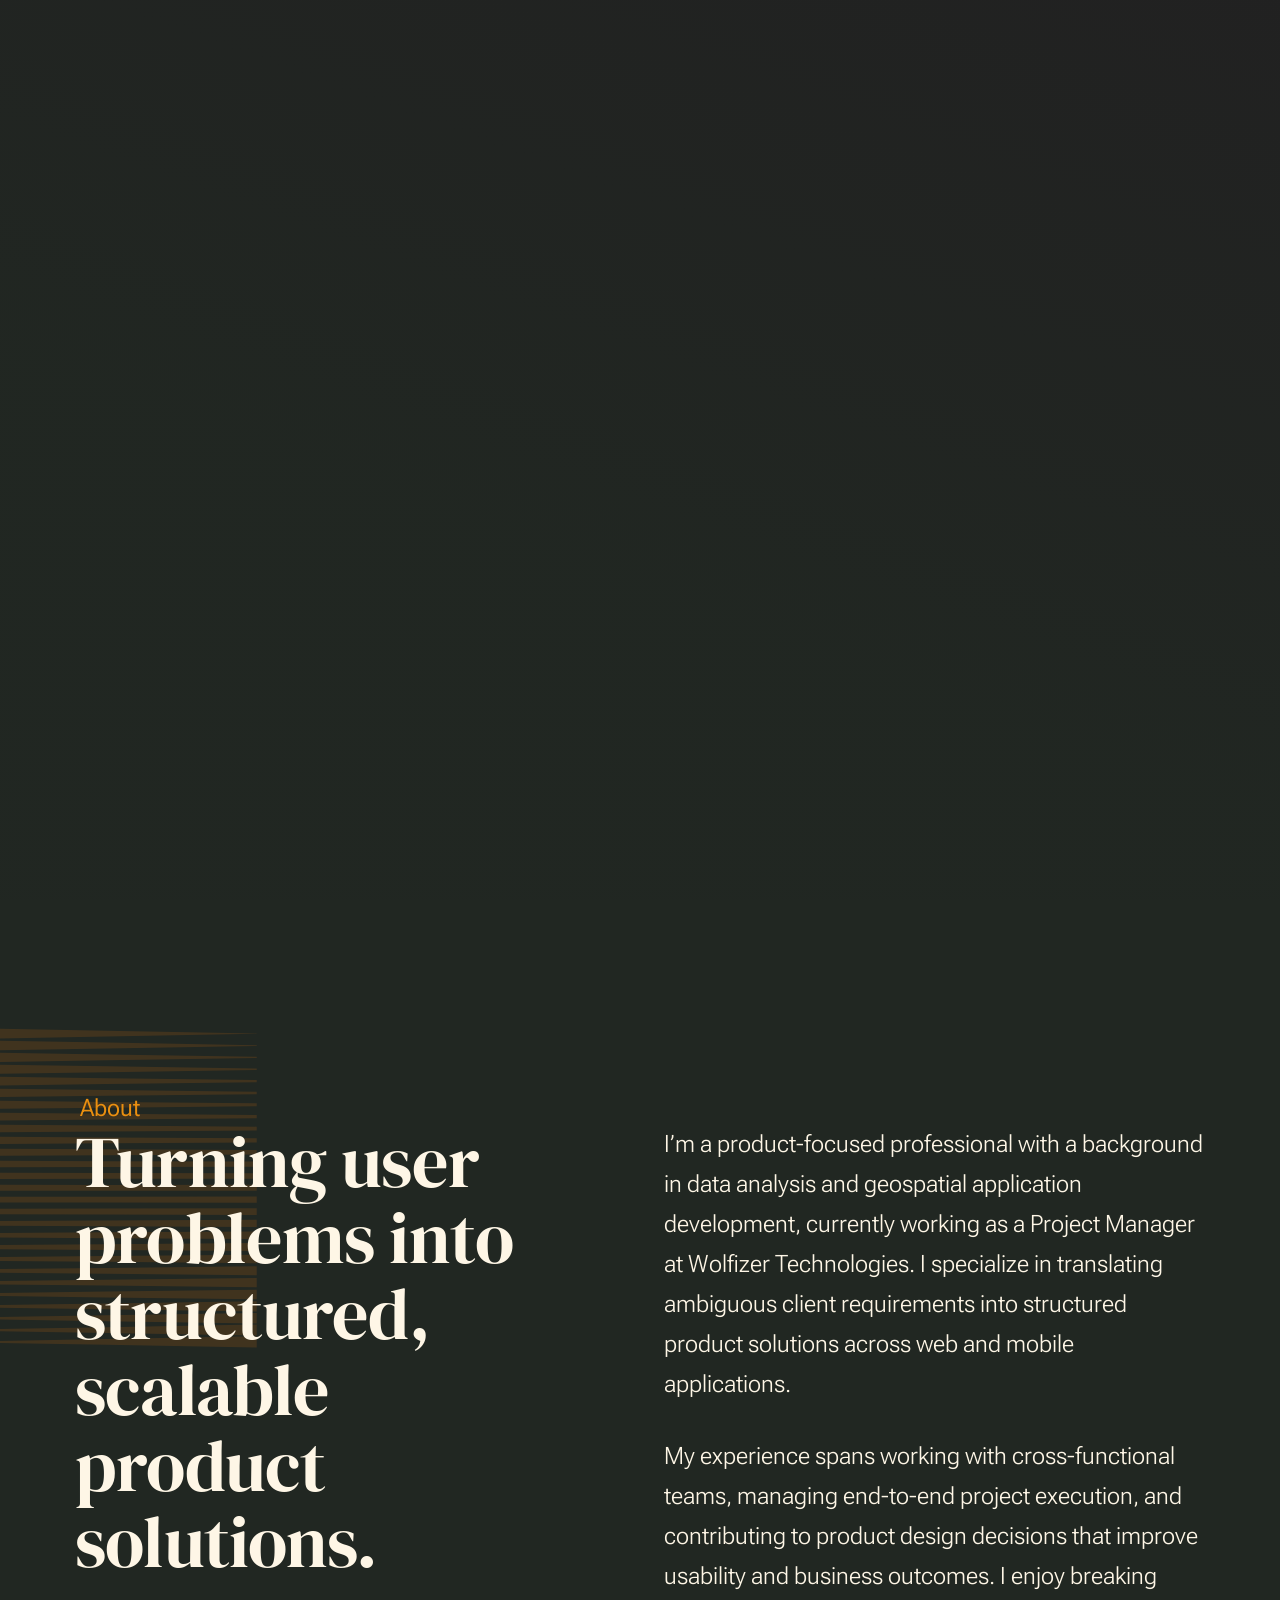
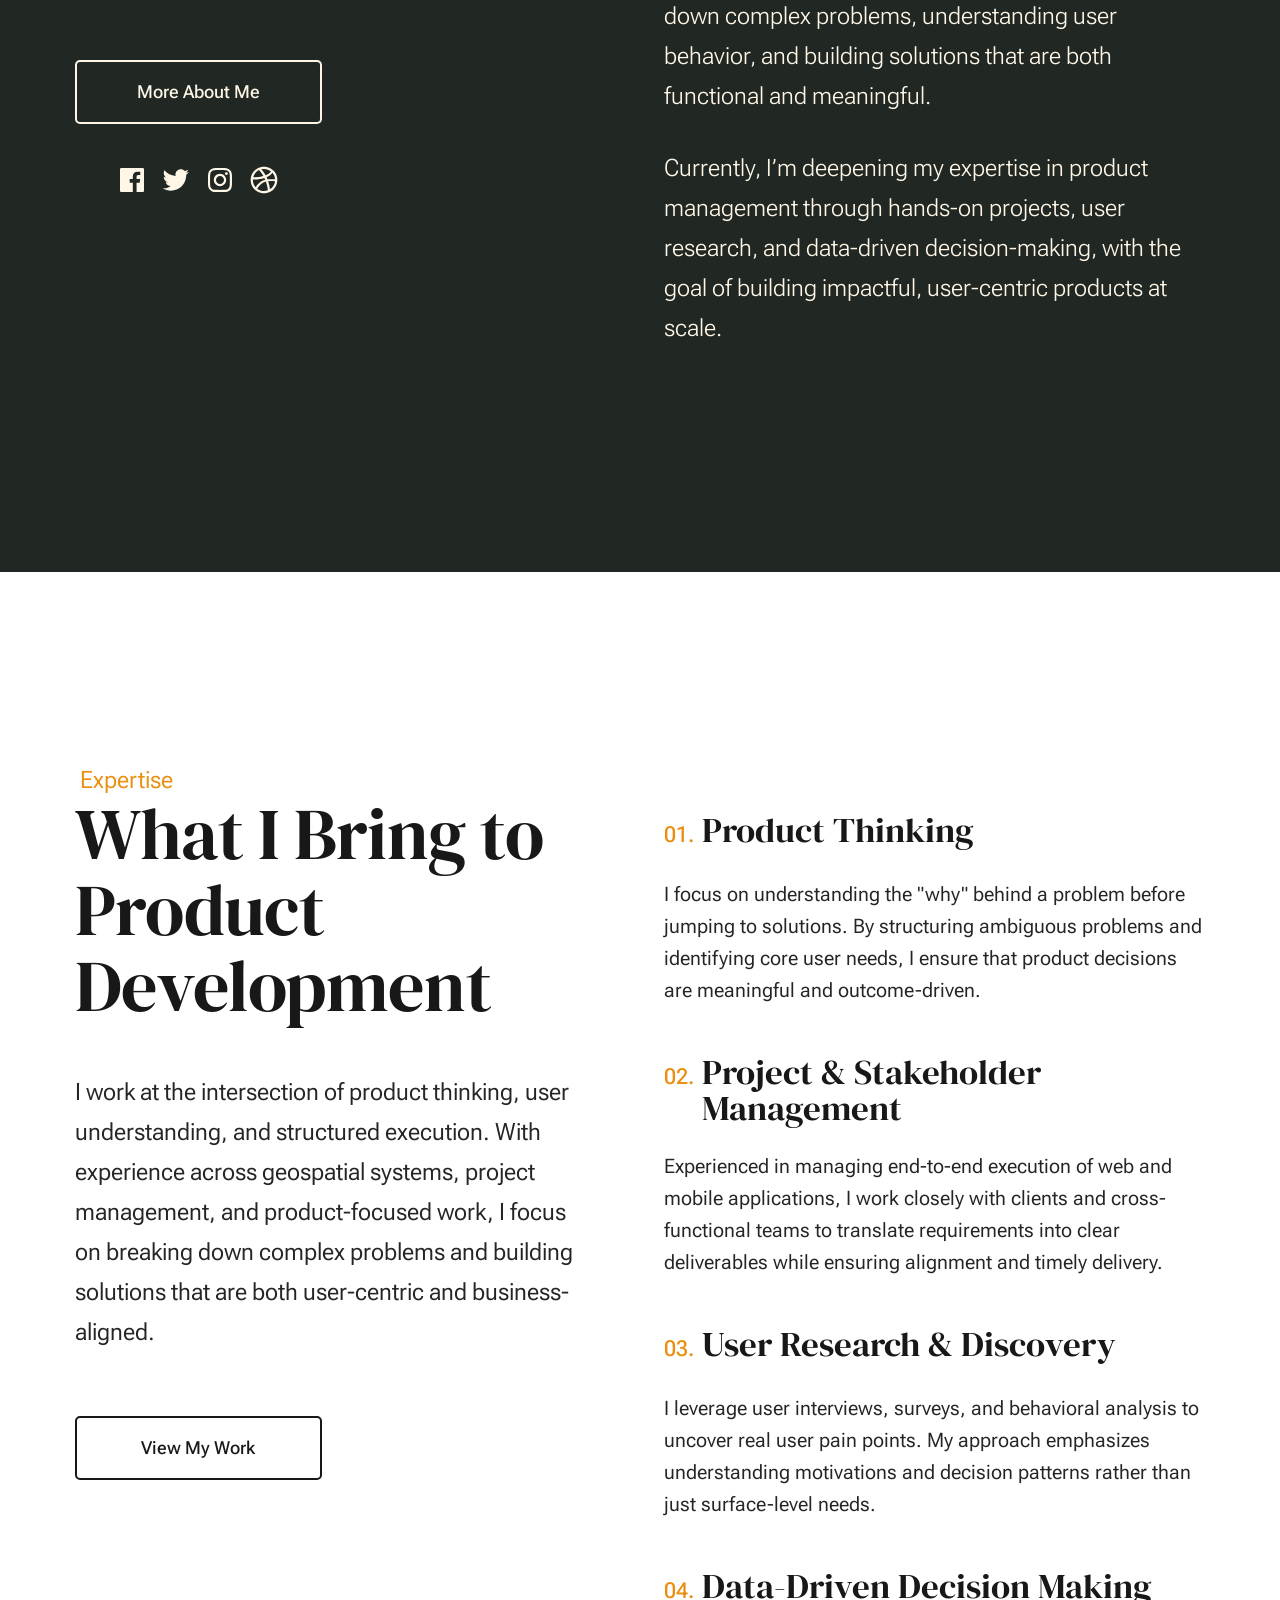
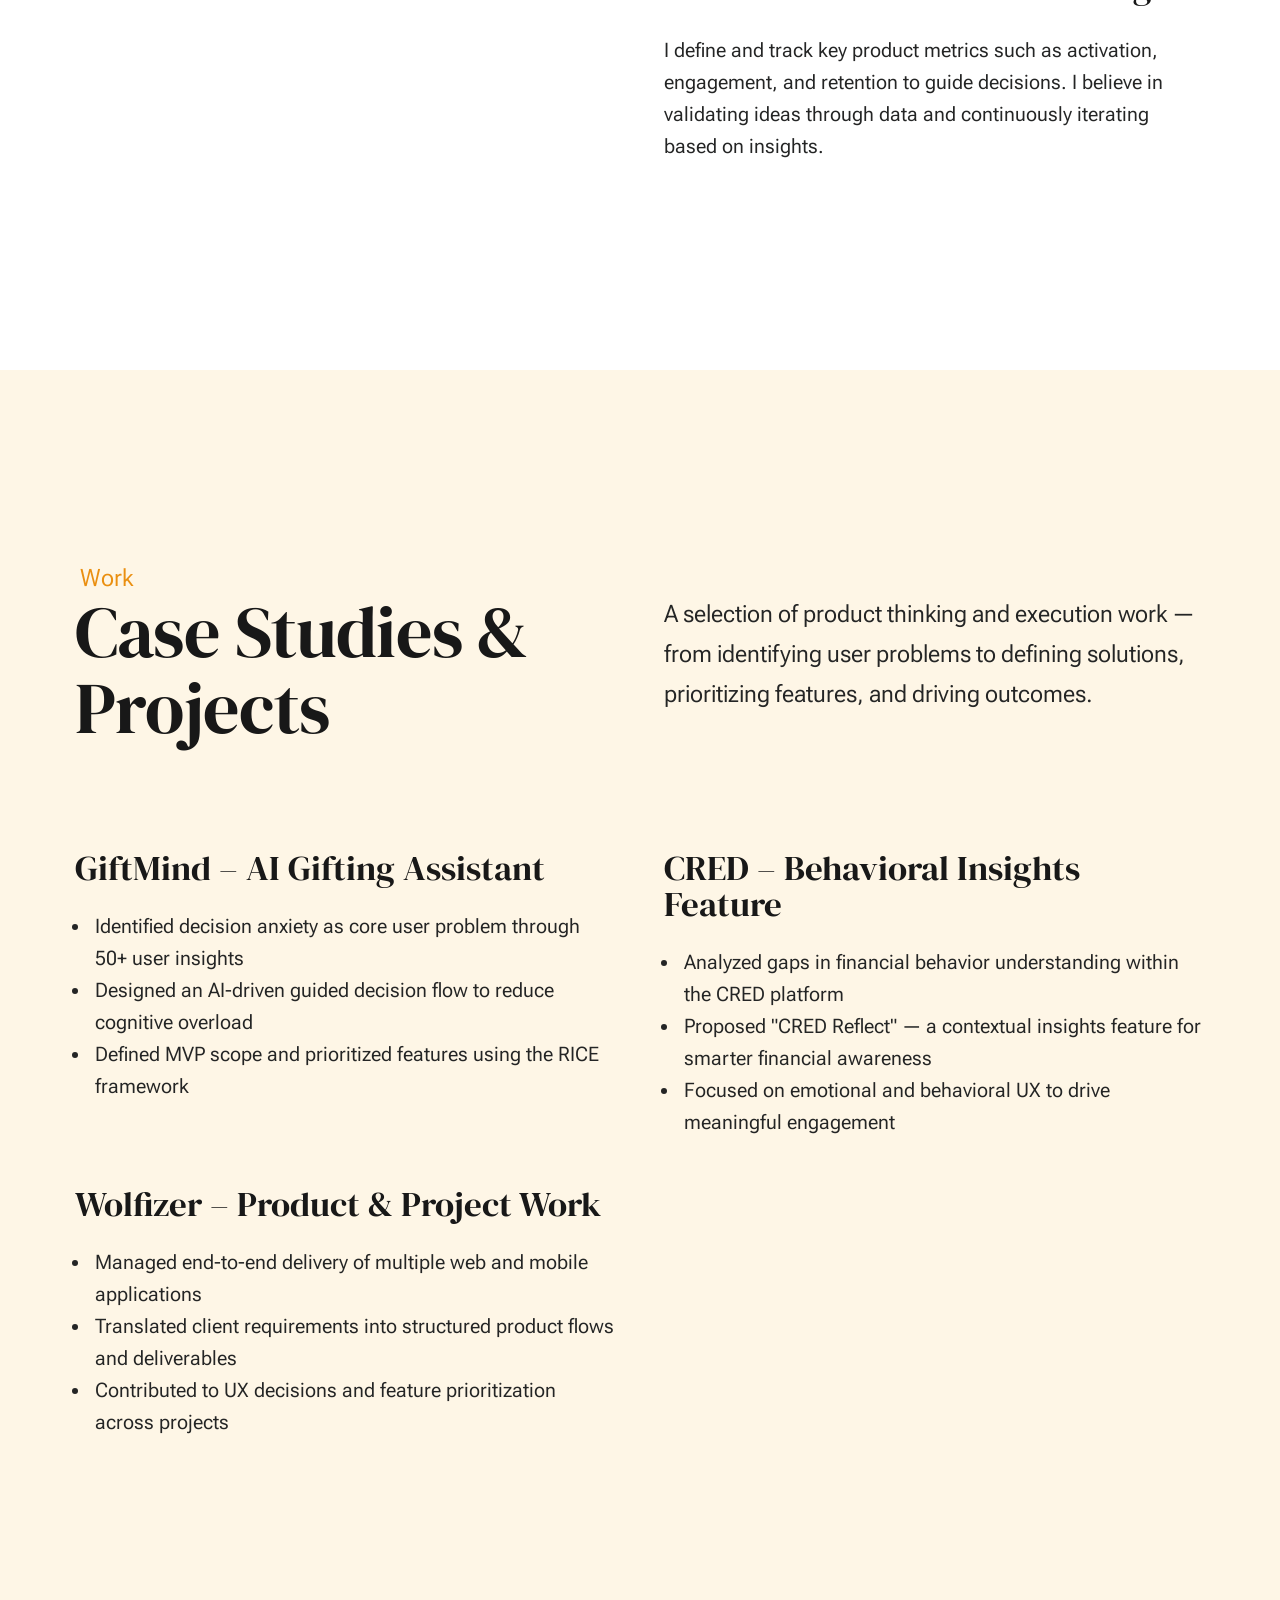
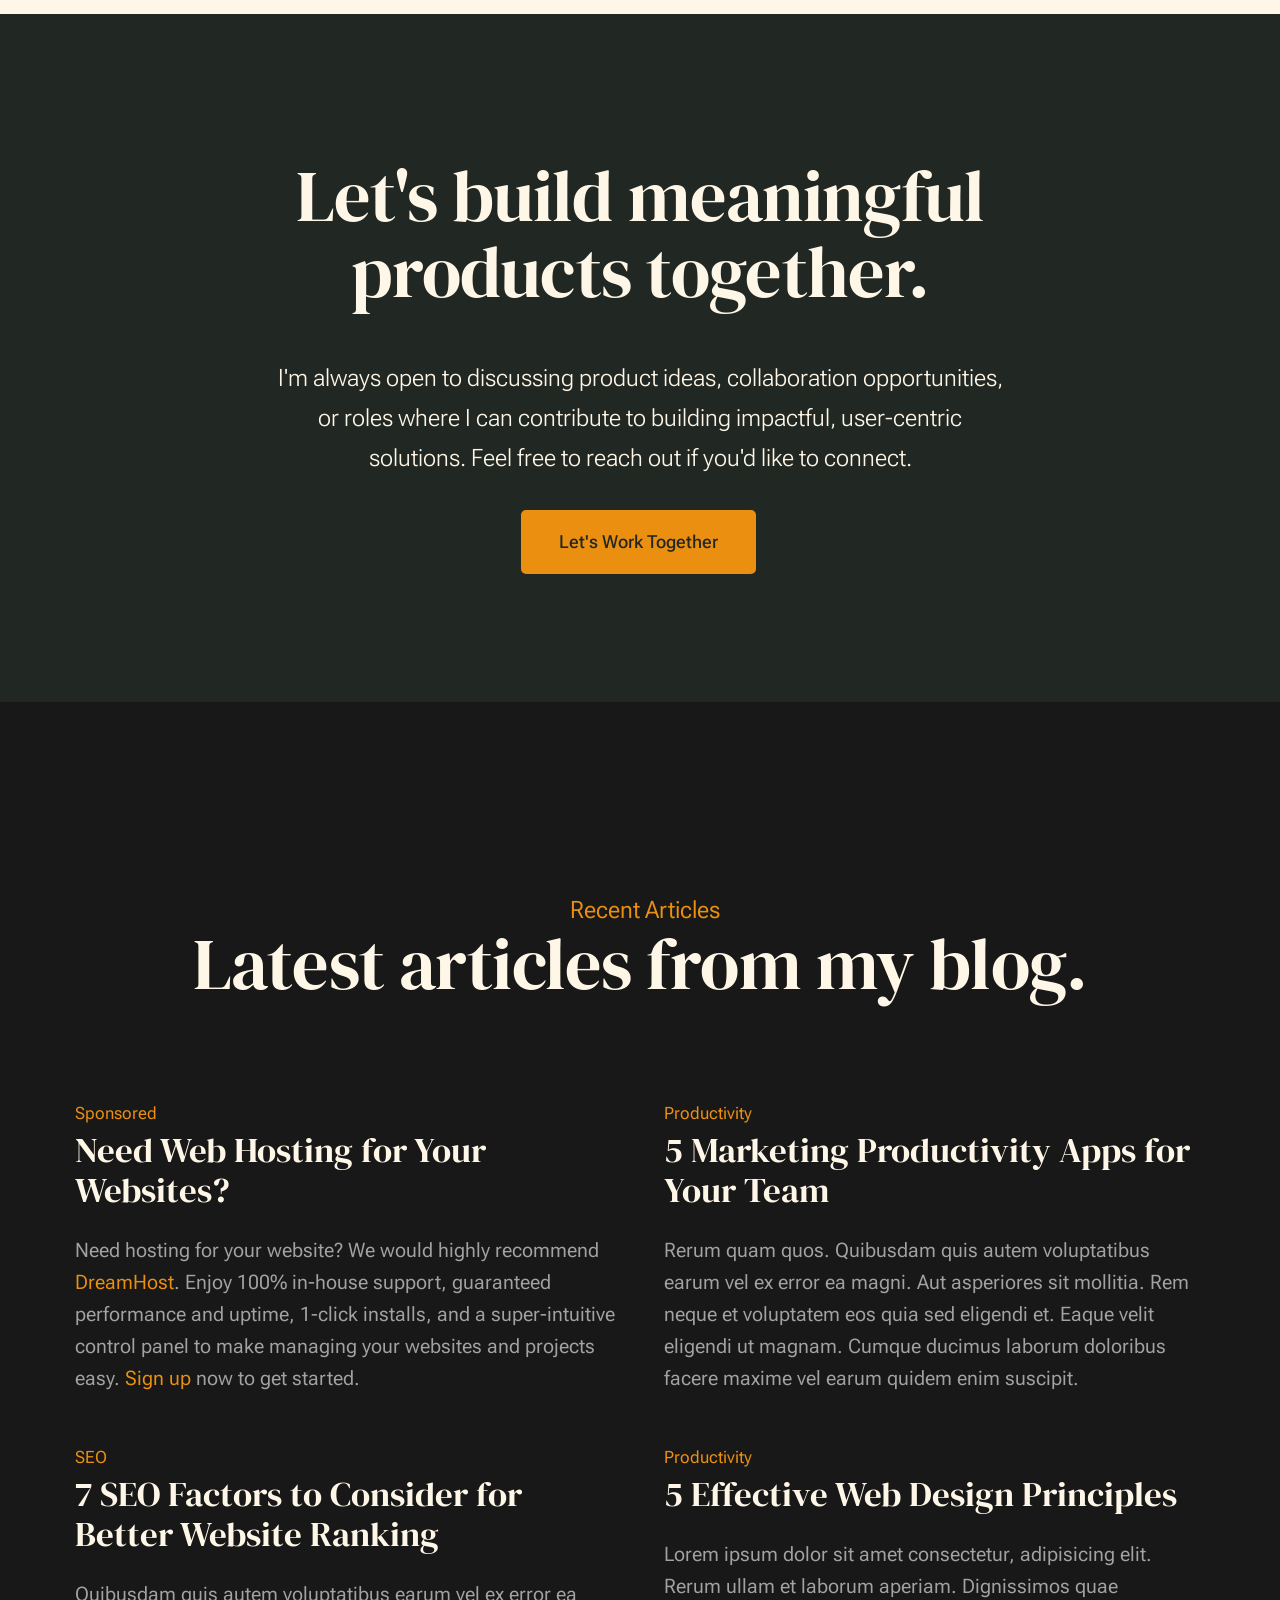
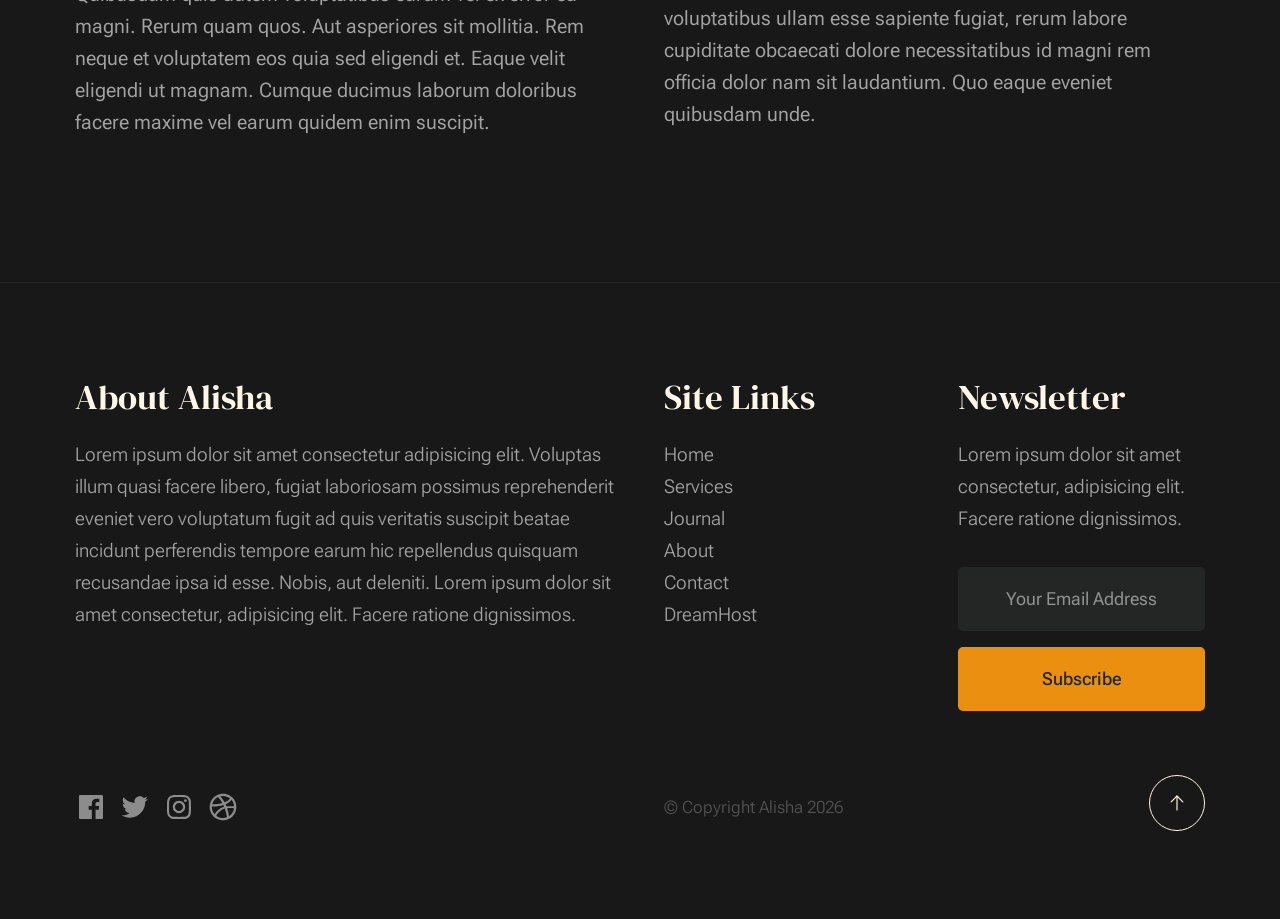
==== commit 3e4954b6: "Updated the sections - About and expertise | Alisha S | 7-Apr-2026 Signed-off-by: patilhiteshb <pati" ====
--- a/index.html
+++ b/index.html
@@ -204,11 +204,11 @@
                         <div class="section-header grid-section-split__header">
                             <div class="text-pretitle">Expertise</div>                           
                             <h2 class="text-display-title">
-                            My key areas of expertise.
+                            What I Bring to Product Development
                             </h2>     
                             
                             <p class="lead">
-                            Lorem ipsum dolor sit amet consectetur adipisicing elit. Laborum suscipit debitis quam dignissimos veritatis atque pariatur magnam obcaecati fugit reprehenderit vel numquam facere esse est deserunt, perferendis commodi voluptatem similique.
+                            I work at the intersection of product thinking, user understanding, and structured execution. With experience across geospatial systems, project management, and product-focused work, I focus on breaking down complex problems and building solutions that are both user-centric and business-aligned.
                             </p>
                         </div> <!-- end section-header -->
 
@@ -217,49 +217,41 @@
                             <div class="grid-list-items list-items show-ctr">
                                 <div class="grid-list-items__item list-items__item">
                                     <div class="grid-list-items__title list-items__item-header">
-                                        <h3 class="list-items__item-title">Digital Marketing</h3>
+                                        <h3 class="list-items__item-title">Product Thinking</h3>
                                     </div>
                                     <div class="grid-list-items__text list-items__item-text">
                                         <p>
-                                        Quibusdam quis autem voluptatibus earum vel ex error ea magni. Rerum quam quos. Aut asperiores 
-                                        sit mollitia. Rem neque et voluptatem eos quia sed eligendi et. Eaque velit eligendi ut 
-                                        magnam. Cumque ducimus laborum doloribus facere maxime vel earum quidem enim suscipit.
+                                        I focus on understanding the "why" behind a problem before jumping to solutions. By structuring ambiguous problems and identifying core user needs, I ensure that product decisions are meaningful and outcome-driven.
                                         </p>
                                     </div>
                                 </div> <!-- list-item -->
                                 <div class="grid-list-items__item list-items__item">
                                     <div class="grid-list-items__title list-items__item-header">
-                                        <h3 class="list-items__item-title">Project Management</h3>
+                                        <h3 class="list-items__item-title">Project & Stakeholder Management</h3>
                                     </div>
                                     <div class="grid-list-items__text list-items__item-text">
                                         <p>
-                                        Rerum quam quos. Quibusdam quis autem voluptatibus earum vel ex error ea magni. Aut asperiores 
-                                        sit mollitia. Rem neque et voluptatem eos quia sed eligendi et. Eaque velit eligendi ut 
-                                        magnam. Cumque ducimus laborum doloribus facere maxime vel earum quidem enim suscipit.
+                                        Experienced in managing end-to-end execution of web and mobile applications, I work closely with clients and cross-functional teams to translate requirements into clear deliverables while ensuring alignment and timely delivery.
                                         </p>
                                     </div>
                                 </div> <!-- list-expertise__item -->
                                 <div class="grid-list-items__item list-items__item">
                                     <div class="grid-list-items__title list-items__item-header">
-                                        <h3 class="list-items__item-title">Content Marketing</h3>
+                                        <h3 class="list-items__item-title">User Research & Discovery</h3>
                                     </div>
                                     <div class="grid-list-items__text list-items__item-text">
                                         <p>
-                                        Eaque velit eligend. iQuibusdam quis autem voluptatibus earum vel ex error ea magni. 
-                                        Rerum quam quos. Aut asperiores sit mollitia. Rem neque et voluptatem eos quia sed eligendi et. 
-                                        Eaque velit eligendi ut magnam. Cumque ducimus laborum doloribus facere maxime vel earum quidem enim suscipit.
+                                        I leverage user interviews, surveys, and behavioral analysis to uncover real user pain points. My approach emphasizes understanding motivations and decision patterns rather than just surface-level needs.
                                         </p>
                                     </div>
                                 </div> <!-- list-expertise__item -->
                                 <div class="grid-list-items__item list-items__item">
                                     <div class="grid-list-items__title list-items__item-header">
-                                        <h3 class="list-items__item-title">Research & Discovery</h3>
+                                        <h3 class="list-items__item-title">Data-Driven Decision Making</h3>
                                     </div>
                                     <div class="grid-list-items__text list-items__item-text">
                                         <p>
-                                        Quibusdam quis autem voluptatibus earum vel ex error ea magni. Rerum quam quos. Aut asperiores 
-                                        sit mollitia. Rem neque et voluptatem eos quia sed eligendi et. Eaque velit eligendi ut 
-                                        magnam. Cumque ducimus laborum doloribus facere maxime vel earum quidem enim suscipit.
+                                        I define and track key product metrics such as activation, engagement, and retention to guide decisions. I believe in validating ideas through data and continuously iterating based on insights.
                                         </p>
                                     </div>
                                 </div> <!-- list-expertise__item -->
@@ -268,7 +260,7 @@
                         </div> <!-- end s-expertise__content-main -->
 
                         <div class="s-expertise__content-btn grid-section-split__bottom">
-                            <a href="services.html" class="btn btn--stroke u-fullwidth">View All Services</a>
+                            <a href="services.html" class="btn btn--stroke u-fullwidth">View My Work</a>
                         </div> <!-- end s-about__content-btn -->
 
                     </div> <!-- end grid-block-->
@@ -276,169 +268,77 @@
 
             </section> <!-- end s-expertise -->
 
-            <!-- clients
+            <!-- case studies
             ----------------------------------------------- -->
-            <section id="clients" class="s-clients">          
+            <section id="clients" class="s-clients">
 
                 <div class="row s-clients__content-block width-sixteen-col">
                     <div class="column xl-12 grid-block grid-section-split">
-                    
+
                         <div class="section-header grid-section-split__header">
-                            <div class="text-pretitle">Clients</div>                           
+                            <div class="text-pretitle">Work</div>
                             <h2 class="text-display-title">
-                            I have had the privilege of working with these incredible brands.
-                            </h2>       
+                            Case Studies &amp; Projects
+                            </h2>
                         </div> <!-- end section-header -->
-                    
+
                         <div class="grid-section-split__primary">
                             <p class="lead">
-                            Quibusdam quis autem voluptatibus earum vel ex error ea. Lorem ipsum dolor sit amet consectetur 
-                            adipisicing elit. Laborum suscipit debitis quam dignissimos veritatis atque pariatur magnam 
-                            obcaecati fugit reprehenderit vel numquam facere esse est deserunt, perferendis commodi voluptatem similique.
-                            </p>   
-
-                            <p>
-                            Lorem ipsum dolor sit amet consectetur adipisicing elit. Porro, numquam molestiae vel quaerat quas 
-                            facilis voluptates rerum aspernatur quam voluptatem ea, vitae illo, omnis minus vero minima maiores 
-                            quia nihil incidunt provident debitis ab qui quasi. Iure unde numquam in nulla praesentium nesciunt 
-                            dolore exercitationem, odit expedita minima quisquam ullam ex. Aut perferendis vel consectetur modi esse.
-                            Temporibus reprehenderit alias magni atque repellat aspernatur voluptates, accusantium pariatur libero ad 
-                            nesciunt illum labore facere. Earum iure consequatur cumque omnis maiores optio.
+                            A selection of product thinking and execution work — from identifying user problems to defining solutions, prioritizing features, and driving outcomes.
                             </p>
                         </div> <!-- end grid-section-split__primary -->
-                    
+
                     </div> <!-- end column -->
                 </div> <!-- end row -->
 
                 <div class="row s-clients__content-block width-sixteen-col">
                     <div class="column xl-12">
-                    
-                        <div class="clients-list">                            
-                            <div class="clients-list__item">
-                                <a href="#0">
-                                    <img src="images/clients/flash.svg" alt="">
-                                </a>
-                            </div>
-                            <div class="clients-list__item">
-                                <a href="#0">
-                                    <img src="images/clients/rise.svg" alt="">
-                                </a>
-                            </div>
-                            <div class="clients-list__item">
-                                <a href="#0">
-                                    <img src="images/clients/cactus.svg" alt="">
-                                </a>
-                            </div>
-                            <div class="clients-list__item">
-                                <a href="#0">
-                                    <img src="images/clients/pinpoint.svg" alt="">
-                                </a>
-                            </div>
-                            <div class="clients-list__item">
-                                <a href="#0">
-                                    <img src="images/clients/proline.svg" alt="">
-                                </a>
-                            </div>
-                            <div class="clients-list__item">
-                                <a href="#0">
-                                    <img src="images/clients/vision.svg" alt="">
-                                </a>
-                            </div>
-                            <div class="column clients-list__item">
-                                <a href="#0">
-                                    <img src="images/clients/volume.svg" alt="">
-                                </a>
-                            </div>
-                            <div class="column clients-list__item">
-                                <a href="#0">
-                                    <img src="images/clients/hitech.svg" alt="">
-                                </a>
-                            </div><div class="clients-list__item">
-                                <a href="#0">
-                                    <img src="images/clients/terra.svg" alt="">
-                                </a>
-                            </div>
-                            <div class="clients-list__item">
-                                <a href="#0">
-                                    <img src="images/clients/chain.svg" alt="">
-                                </a>
-                            </div>
-                        </div> <!-- end clients-list -->
+
+                        <div class="grid-list-items list-items">
+
+                            <div class="grid-list-items__item list-items__item">
+                                <div class="grid-list-items__title list-items__item-header">
+                                    <h3 class="list-items__item-title">GiftMind – AI Gifting Assistant</h3>
+                                </div>
+                                <div class="grid-list-items__text list-items__item-text">
+                                    <ul>
+                                        <li>Identified decision anxiety as core user problem through 50+ user insights</li>
+                                        <li>Designed an AI-driven guided decision flow to reduce cognitive overload</li>
+                                        <li>Defined MVP scope and prioritized features using the RICE framework</li>
+                                    </ul>
+                                </div>
+                            </div> <!-- end list-items__item -->
+
+                            <div class="grid-list-items__item list-items__item">
+                                <div class="grid-list-items__title list-items__item-header">
+                                    <h3 class="list-items__item-title">CRED – Behavioral Insights Feature</h3>
+                                </div>
+                                <div class="grid-list-items__text list-items__item-text">
+                                    <ul>
+                                        <li>Analyzed gaps in financial behavior understanding within the CRED platform</li>
+                                        <li>Proposed "CRED Reflect" — a contextual insights feature for smarter financial awareness</li>
+                                        <li>Focused on emotional and behavioral UX to drive meaningful engagement</li>
+                                    </ul>
+                                </div>
+                            </div> <!-- end list-items__item -->
+
+                            <div class="grid-list-items__item list-items__item">
+                                <div class="grid-list-items__title list-items__item-header">
+                                    <h3 class="list-items__item-title">Wolfizer – Product & Project Work</h3>
+                                </div>
+                                <div class="grid-list-items__text list-items__item-text">
+                                    <ul>
+                                        <li>Managed end-to-end delivery of multiple web and mobile applications</li>
+                                        <li>Translated client requirements into structured product flows and deliverables</li>
+                                        <li>Contributed to UX decisions and feature prioritization across projects</li>
+                                    </ul>
+                                </div>
+                            </div> <!-- end list-items__item -->
+
+                        </div> <!-- end grid-list-items -->
 
                     </div> <!-- end column -->
                 </div> <!-- end row -->
-                                
-                <div class="row s-clients__content-block width-sixteen-col">
-                    <div class="column xl-12 testimonials">
-                    
-                        <div class="swiper-container testimonials__slider home-slider">
-
-                            <div class="swiper-wrapper">
-                                <div class="testimonials__slide swiper-slide">
-                                    <p>
-                                    Molestiae incidunt consequatur quis ipsa autem nam sit enim magni. Voluptas tempore rem. 
-                                    Explicabo a quaerat sint autem dolore ducimus ut consequatur neque. Nisi dolores quaerat fuga rem nihil nostrum.
-                                    Laudantium quia consequatur molestias.
-                                    </p>
-                                    <div class="testimonials__author">
-                                        <img src="images/avatars/user-01.jpg" alt="Author image" class="testimonials__avatar">
-                                        <cite class="testimonials__cite">
-                                            <strong>John Rockefeller</strong>
-                                            <span>Standard Oil Co.</span>
-                                        </cite>
-                                    </div>
-                                </div>
-                                <div class="testimonials__slide swiper-slide">
-                                    <p>
-                                    Nisi dolores quaerat fuga rem nihil nostrum. Molestiae incidunt consequatur quis ipsa autem nam sit enim magni. 
-                                    Voluptas tempore rem. Laudantium quia consequatur molestias.
-                                    Explicabo a quaerat sint autem dolore ducimus ut consequatur neque.
-                                    </p>
-                                    <div class="testimonials__author">
-                                        <img src="images/avatars/user-04.jpg" alt="Author image" class="testimonials__avatar">
-                                        <cite class="testimonials__cite">
-                                            <strong>Andrew Carnegie</strong>
-                                            <span>Carnegie Steel Co.</span>
-                                        </cite>
-                                    </div>
-                                </div>
-                                <div class="testimonials__slide swiper-slide">
-                                    <p>
-                                    Voluptas tempore rem. Molestiae incidunt consequatur quis ipsa autem nam sit enim magni.  
-                                    Explicabo a quaerat sint autem dolore ducimus ut consequatur neque. 
-                                    Nisi dolores quaerat fuga rem nihil nostrum. Laudantium quia consequatur molestias.
-                                    </p>
-                                    <div class="testimonials__author">
-                                        <img src="images/avatars/user-06.jpg" alt="Author image" class="testimonials__avatar">
-                                        <cite class="testimonials__cite">
-                                            <strong>Henry Ford</strong>
-                                            <span>Ford Motor Co.</span>
-                                        </cite>
-                                    </div>
-                                </div>
-                                <div class="testimonials__slide swiper-slide">
-                                    <p>
-                                    Molestiae incidunt consequatur quis ipsa autem nam sit enim magni. Voluptas tempore rem. 
-                                    Explicabo a quaerat sint autem dolore ducimus ut consequatur neque. Nisi dolores quaerat fuga rem nihil nostrum.
-                                    Laudantium quia consequatur molestias.
-                                    </p>
-                                    <div class="testimonials__author">
-                                        <img src="images/avatars/user-02.jpg" alt="Author image" class="testimonials__avatar">
-                                        <cite class="testimonials__cite">
-                                            <strong>John Morgan</strong>
-                                            <span>JP Morgan & Co.</span>
-                                        </cite>
-                                    </div>
-                                </div> 
-                            </div> <!-- end swiper-wrapper --> 
-
-                            <div class="swiper-pagination"></div>
-
-                        </div> <!--end testimonials__slider -->                    
-                    
-                    </div> <!-- end column -->
-                </div> <!-- end row -->
-
 
             </section> <!-- end s-clients -->            
 
@@ -453,10 +353,10 @@
 
                     <div class="s-cta__content">
                         <h2 class="text-display-title">
-                        Get started with a consultation today.
+                        Let's build meaningful products together.
                         </h2>
                         <p class="lead">
-                        Lorem ipsum dolor sit, amet consectetur adipisicing elit. Quis rem, esse doloribus sint eaque at debitis enim vitae minus expedita ratione dignissimos sit nostrum optio sequi. Ipsa at beatae quam.
+                        I'm always open to discussing product ideas, collaboration opportunities, or roles where I can contribute to building impactful, user-centric solutions. Feel free to reach out if you'd like to connect.
                         </p>
                         <a href="contact.html" class="btn btn--primary">Let's Work Together</a>
                     </div>
